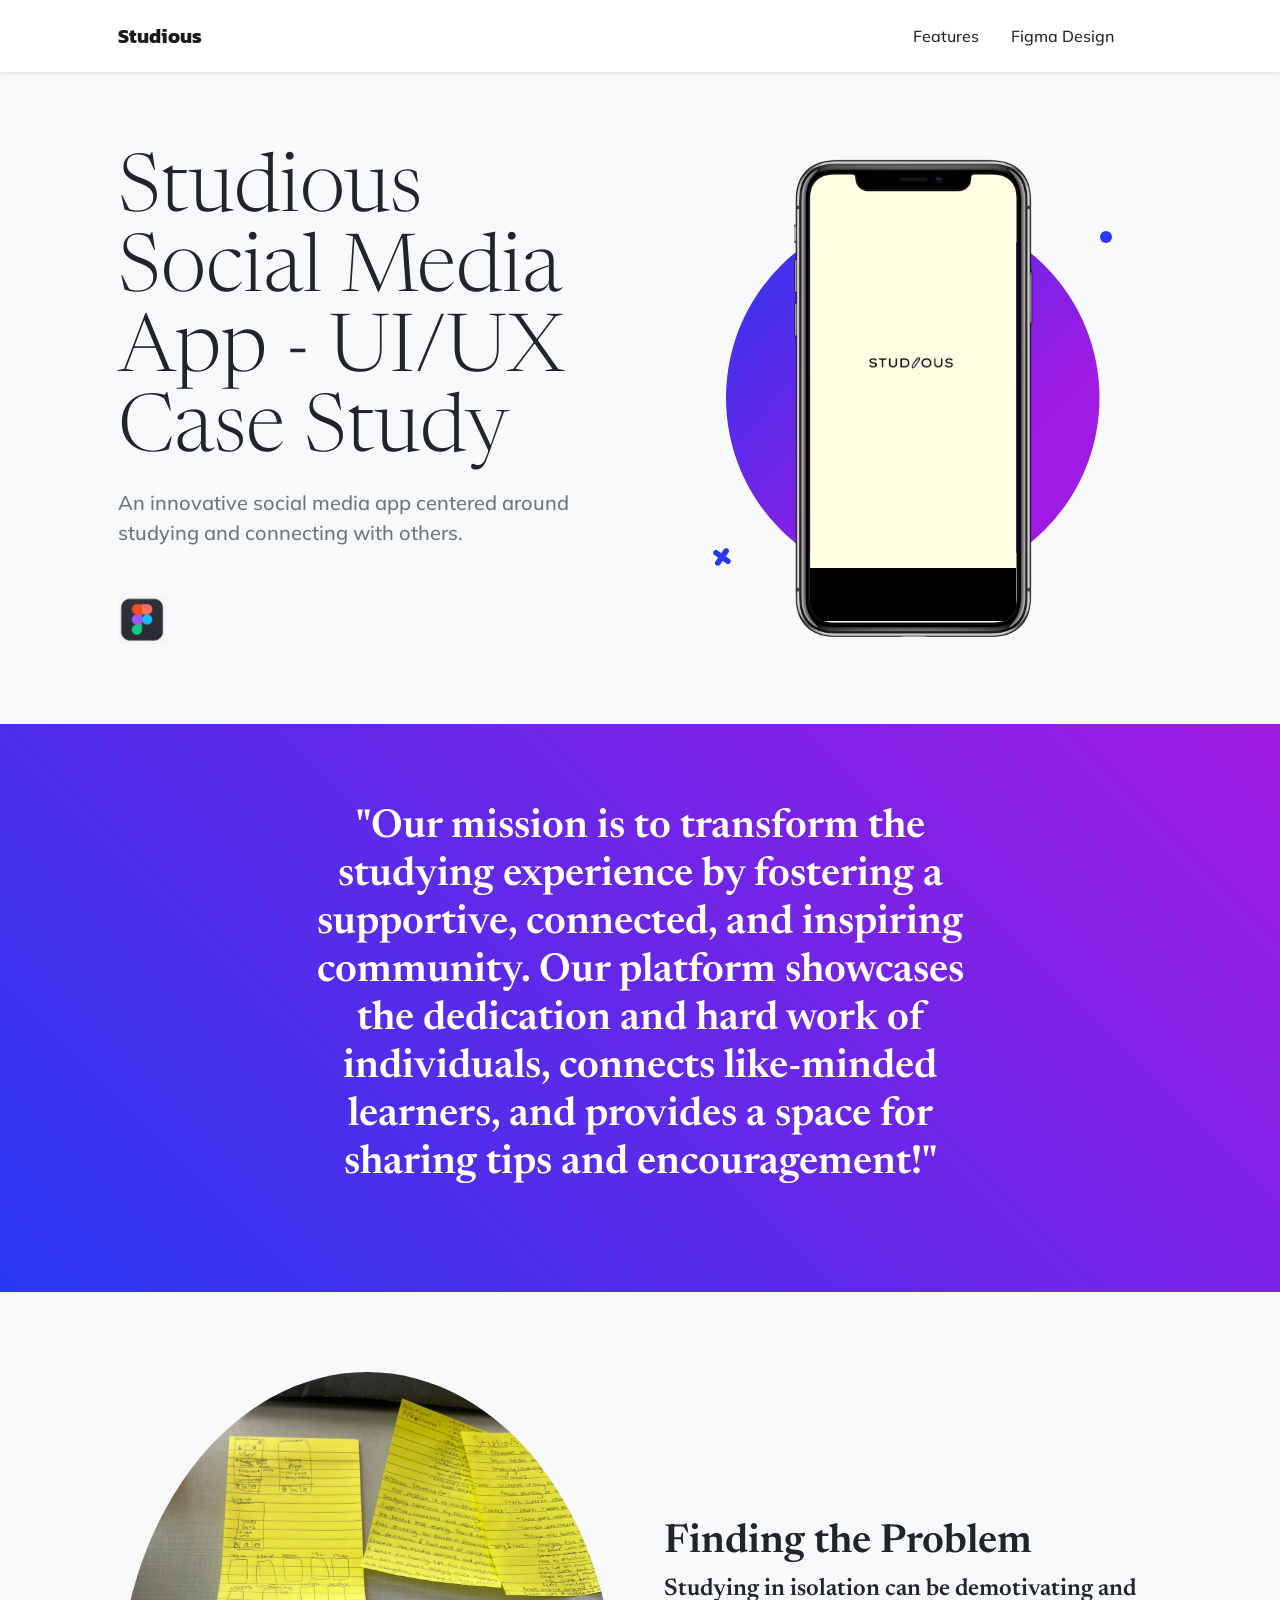
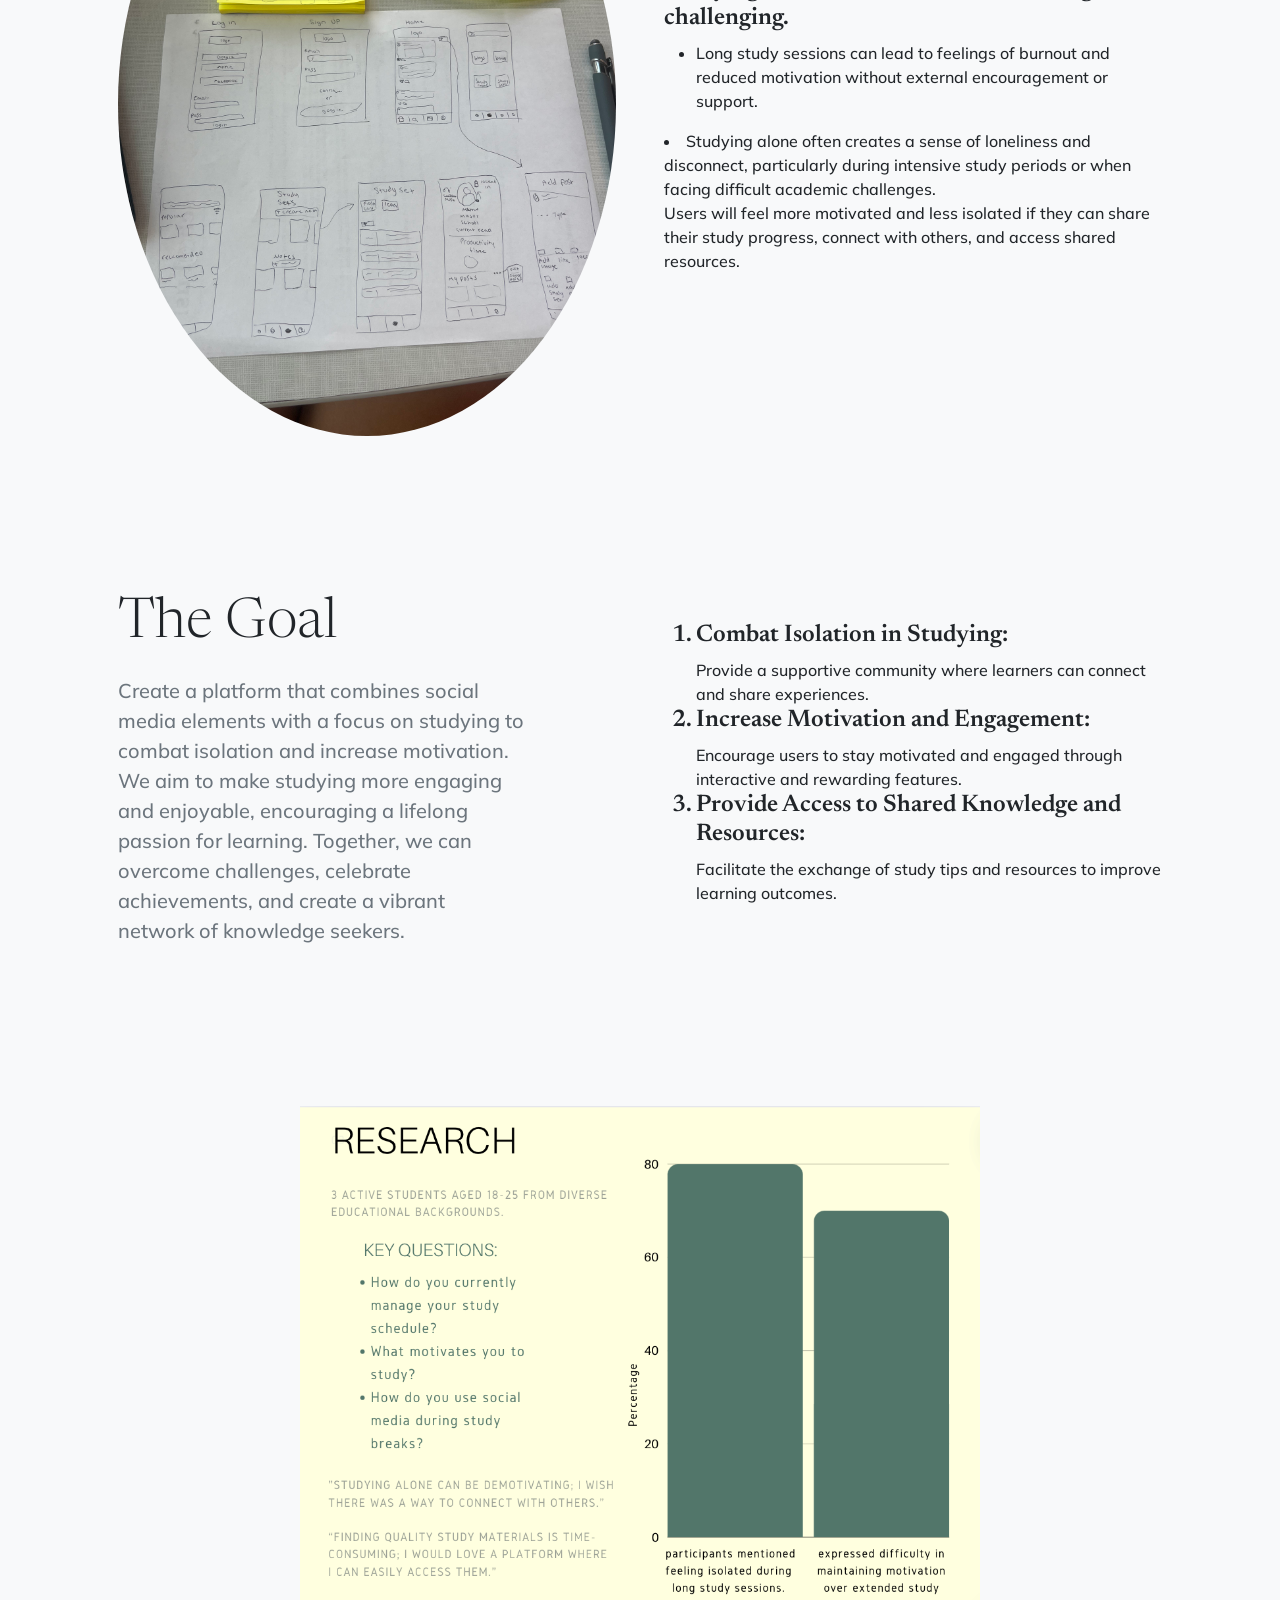
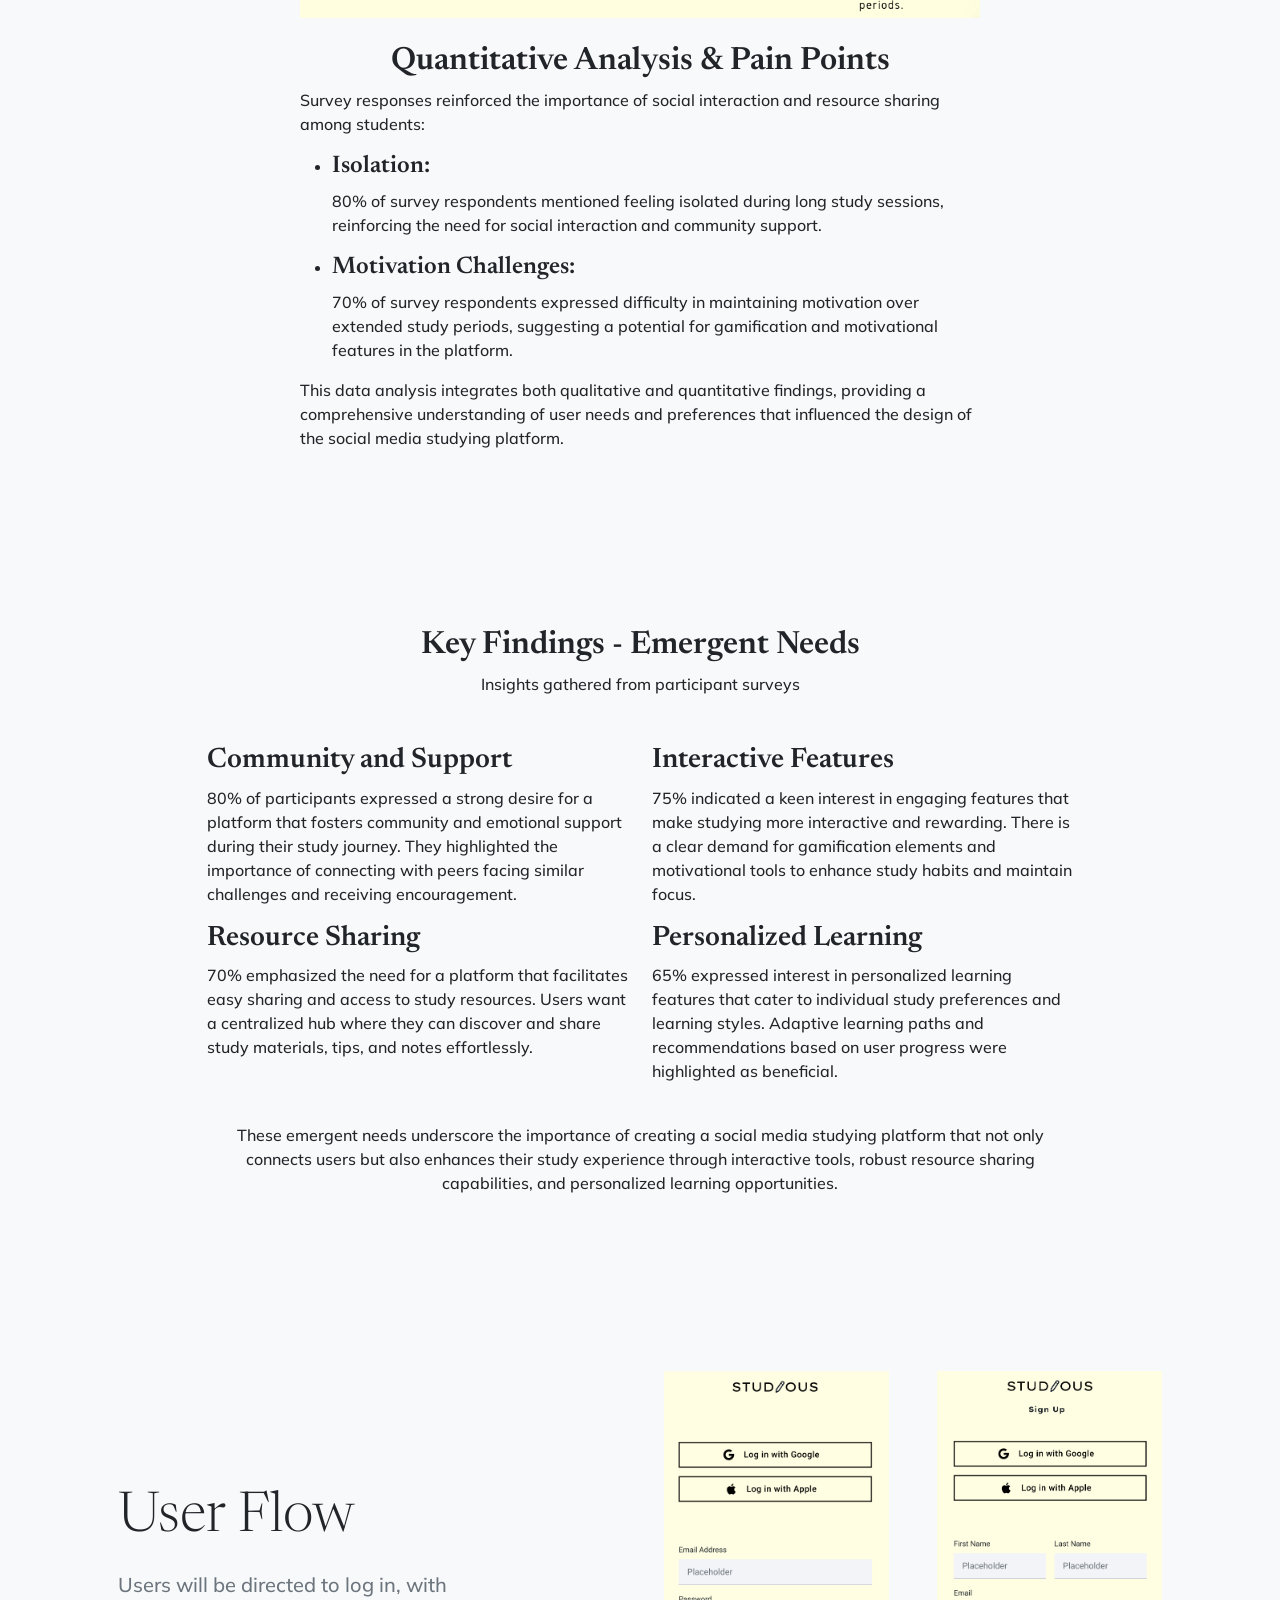
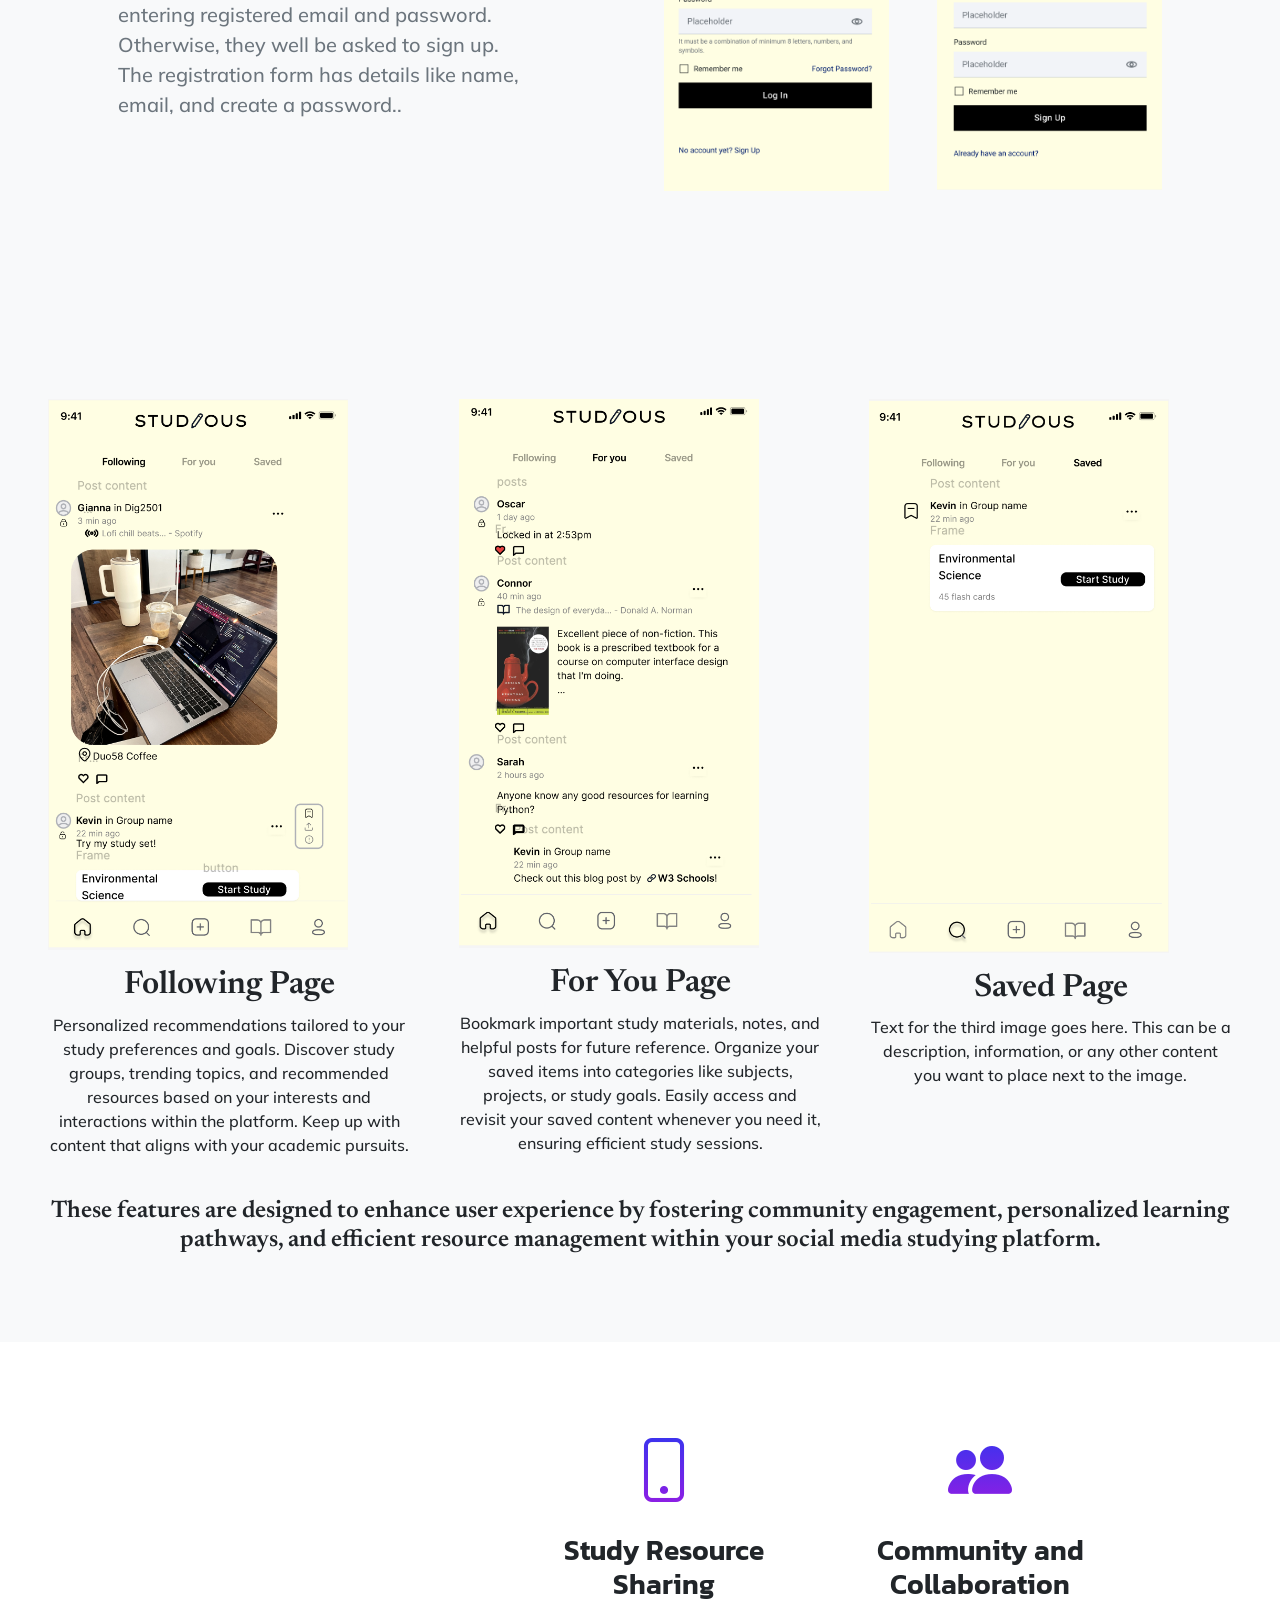
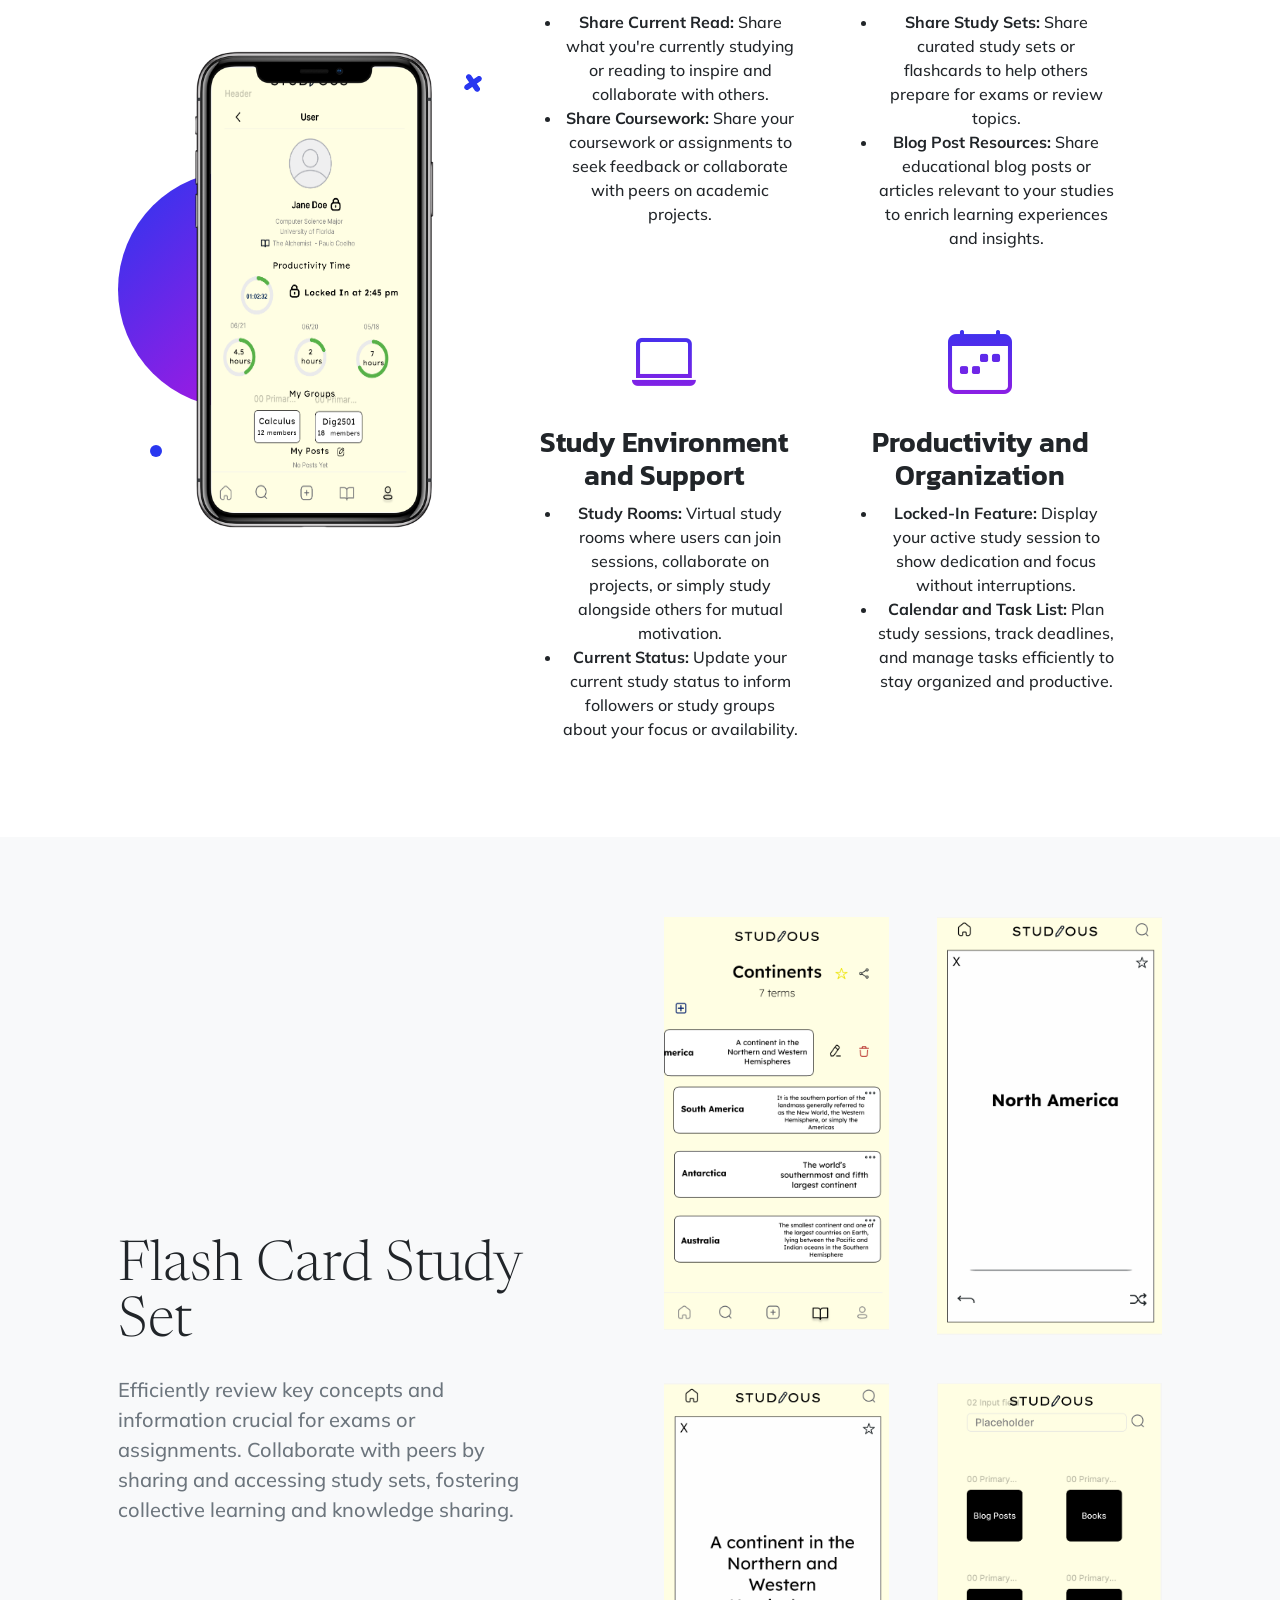
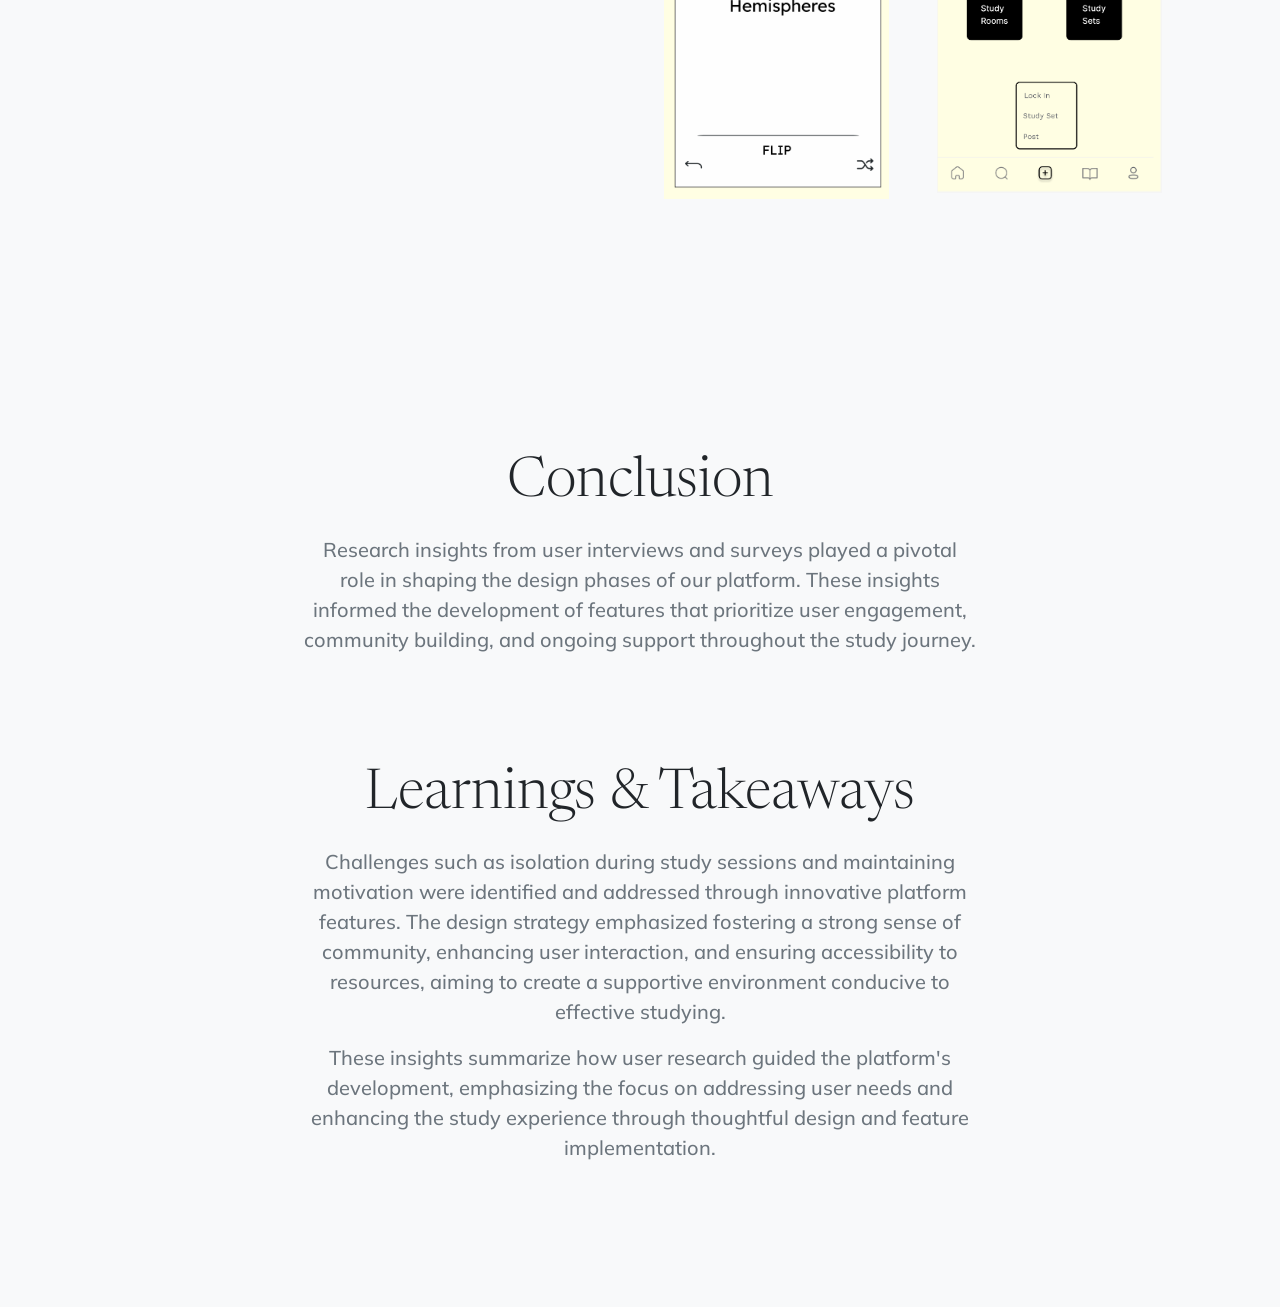
==== index.html @ f181ee54 "fixed img" ====
<!DOCTYPE html>
<html lang="en">
    <head>
        <meta charset="utf-8" />
        <meta name="viewport" content="width=device-width, initial-scale=1, shrink-to-fit=no" />
        <meta name="description" content="" />
        <meta name="author" content="" />
        <title>Studious - Case Study</title>
        <link rel="icon" type="image/x-icon" href="assets/favicon.ico" />
        <!-- Bootstrap icons-->
        <link href="https://cdn.jsdelivr.net/npm/bootstrap-icons@1.5.0/font/bootstrap-icons.css" rel="stylesheet" />
        <!-- Google fonts-->
        <link rel="preconnect" href="https://fonts.gstatic.com" />
        <link href="https://fonts.googleapis.com/css2?family=Newsreader:ital,wght@0,600;1,600&amp;display=swap" rel="stylesheet" />
        <link href="https://fonts.googleapis.com/css2?family=Mulish:ital,wght@0,300;0,500;0,600;0,700;1,300;1,500;1,600;1,700&amp;display=swap" rel="stylesheet" />
        <link href="https://fonts.googleapis.com/css2?family=Kanit:ital,wght@0,400;1,400&amp;display=swap" rel="stylesheet" />
        <!-- Core theme CSS (includes Bootstrap)-->
        <link href="css/styles.css" rel="stylesheet" />
    </head>
    <body id="page-top">
        <!-- Navigation-->
        <nav class="navbar navbar-expand-lg navbar-light fixed-top shadow-sm" id="mainNav">
            <div class="container px-5">
                <a class="navbar-brand fw-bold" href="#page-top">Studious</a>
                <button class="navbar-toggler" type="button" data-bs-toggle="collapse" data-bs-target="#navbarResponsive" aria-controls="navbarResponsive" aria-expanded="false" aria-label="Toggle navigation">
                    Menu
                    <i class="bi-list"></i>
                </button>
                <div class="collapse navbar-collapse" id="navbarResponsive">
                    <ul class="navbar-nav ms-auto me-4 my-3 my-lg-0">
                        <li class="nav-item"><a class="nav-link me-lg-3" href="#features">Features</a></li>
                        <li class="nav-item"><a class="nav-link me-lg-3" href="https://www.figma.com/design/fLkzZYRfTTqUzy2c29EYcB/Studious-App?node-id=0-1&t=xOIjzAA5wL7OVlnd-1">Figma Design</a></li>
                    </ul>
                </div>
            </div>
        </nav>
        <!-- Mashead header-->
        <header class="masthead">
            <div class="container px-5">
                <div class="row gx-5 align-items-center">
                    <div class="col-lg-6">
                        <!-- Mashead text and app badges-->
                        <div class="mb-5 mb-lg-0 text-center text-lg-start">
                            <h1 class="display-1 lh-1 mb-3">Studious Social Media App - UI/UX Case Study</h1>
                            <p class="lead fw-normal text-muted mb-5">An innovative social media app centered around studying and connecting with others.</p>
                            <div class="d-flex flex-column flex-lg-row align-items-center">
                                <a class="me-lg-3 mb-4 mb-lg-0" href="https://www.figma.com/design/fLkzZYRfTTqUzy2c29EYcB/Studious-App?node-id=0-1&t=xOIjzAA5wL7OVlnd-1"><img class="app-badge" src="assets/img/Figmabutton.jpg" alt="..." /></a>
                            </div>
                        </div>
                    </div>
                    <div class="col-lg-6">
                        <!-- Masthead device mockup feature-->
                        <div class="masthead-device-mockup">
                            <svg class="circle" viewBox="0 0 100 100" xmlns="http://www.w3.org/2000/svg">
                                <defs>
                                    <linearGradient id="circleGradient" gradientTransform="rotate(45)">
                                        <stop class="gradient-start-color" offset="0%"></stop>
                                        <stop class="gradient-end-color" offset="100%"></stop>
                                    </linearGradient>
                                </defs>
                                <circle cx="50" cy="50" r="50"></circle></svg
                            ><svg class="shape-1 d-none d-sm-block" viewBox="0 0 240.83 240.83" xmlns="http://www.w3.org/2000/svg">
                                <rect x="-32.54" y="78.39" width="305.92" height="84.05" rx="42.03" transform="translate(120.42 -49.88) rotate(45)"></rect>
                                <rect x="-32.54" y="78.39" width="305.92" height="84.05" rx="42.03" transform="translate(-49.88 120.42) rotate(-45)"></rect></svg
                            ><svg class="shape-2 d-none d-sm-block" viewBox="0 0 100 100" xmlns="http://www.w3.org/2000/svg"><circle cx="50" cy="50" r="50"></circle></svg>
                            <div class="device-wrapper">
                                <div class="device" data-device="iPhoneX" data-orientation="portrait" data-color="black">
                                    <div class="screen bg-black">
                                        <img style="max-width: 100%; max-height: 100%;" srcset="assets/img/studious.png">
                                    </div>
                                </div>
                            </div>
                        </div>
                    </div>
                </div>
            </div>
        </header>
        <!-- Quote/testimonial aside-->
        <aside class="text-center bg-gradient-primary-to-secondary">
            <div class="container px-5">
                <div class="row gx-5 justify-content-center">
                    <div class="col-xl-8">
                        <div class="h2 fs-1 text-white mb-4">"Our mission is to transform the studying experience by fostering a supportive, connected, and inspiring community. Our platform showcases the dedication and hard work of individuals, connects like-minded learners, and provides a space for sharing tips and encouragement!"</div>
                    </div>
                </div>
            </div>
        </aside>


        <section class="bg-light">
            <div class="container px-5">
                <div class="row gx-5 align-items-center justify-content-center justify-content-lg-between">
                    <div class="col-sm-8 col-md-6">
                        <div class="px-5 px-sm-0">
                            <img class="img-fluid rounded-circle" src="assets/img/prototype.jpg" alt="..." />
                        </div>
                    </div>
                    <div class="col-sm-8 col-md-6">
                        <div class="text-content">
                            <h1>Finding the Problem</h1>
                            <h4>Studying in isolation can be demotivating and challenging.</h4>
                            <ul>
                                <li>Long study sessions can lead to feelings of burnout and reduced motivation without external encouragement or support.</ul>

                                <li> Studying alone often creates a sense of loneliness and disconnect, particularly during intensive study periods or when facing difficult academic challenges.</li>
                            </ul>
                            <p>Users will feel more motivated and less isolated if they can share their study progress, connect with others, and access shared resources.</p>
                        </div>
                    </div>
                </div>
            </div>
        </section>
        

        




        <!-- Basic features section-->
        <section class="bg-light">
            <div class="container px-5">
                <div class="row gx-5 align-items-center justify-content-center justify-content-lg-between">
                    <div class="col-12 col-lg-5">
                        <h2 class="display-4 lh-1 mb-4">The Goal</h2>
                        <p class="lead fw-normal text-muted mb-5 mb-lg-0">Create a platform that combines social media elements with a focus on studying to combat isolation and increase motivation. We aim to make studying more engaging and enjoyable, encouraging a lifelong passion for learning. Together, we can overcome challenges, celebrate achievements, and create a vibrant network of knowledge seekers.</p>
                    </div>
                    <div class="col-sm-8 col-md-6">
                        <div class="text-content">
                            <ol>
                                <h4><li>Combat Isolation in Studying:</h4> Provide a supportive community where learners can connect and share experiences.</li>
                            <h4><li>Increase Motivation and Engagement:</h4> Encourage users to stay motivated and engaged through interactive and rewarding features.</li>
                            <h4><li>Provide Access to Shared Knowledge and Resources:</h4> Facilitate the exchange of study tips and resources to improve learning outcomes.</li>
                            </ol>
                        </div>
                </div>
            </div>
        </section>



        <section class="bg-light">
            <div class="container px-5">
                <div class="row gx-5 justify-content-center">
                    <div class="col-xl-8 text-center">
                        <img style="max-width: 100%; max-height: 100%;" src="assets/img/research.png" alt="Image description">
                    </div>
                </div>
                <div class="row gx-5 justify-content-center">
                    <div class="col-xl-8">
                        <div class="text-content mt-4">
                            <h2 class="text-center">Quantitative Analysis & Pain Points</h2>
                            <p>Survey responses reinforced the importance of social interaction and resource sharing among students:</p>
                            <ul>
                                <li>
                                    <h4>Isolation:</h4>
                                    <p>80% of survey respondents mentioned feeling isolated during long study sessions, reinforcing the need for social interaction and community support.</p>
                                </li>
                                <li>
                                    <h4>Motivation Challenges:</h4>
                                    <p>70% of survey respondents expressed difficulty in maintaining motivation over extended study periods, suggesting a potential for gamification and motivational features in the platform.</p>
                                </li>
                            </ul>
                            <p>This data analysis integrates both qualitative and quantitative findings, providing a comprehensive understanding of user needs and preferences that influenced the design of the social media studying platform.</p>
                        </div>
                    </div>
                </div>
            </div>
        </section>
        





        
        <section class="bg-light">
            <div class="container px-5">
                <div class="row justify-content-center">
                    <div class="col-lg-10">
                        <div class="text-center mb-5">
                            <h2 class="section-heading">Key Findings - Emergent Needs</h2>
                            <p class="section-subheading">Insights gathered from participant surveys</p>
                        </div>
                        <div class="row">
                            <div class="col-md-6">
                                <div class="key-finding-item">
                                    <h3>Community and Support</h3>
                                    <p>80% of participants expressed a strong desire for a platform that fosters community and emotional support during their study journey. They highlighted the importance of connecting with peers facing similar challenges and receiving encouragement.</p>
                                </div>
                            </div>
                            <div class="col-md-6">
                                <div class="key-finding-item">
                                    <h3>Interactive Features</h3>
                                    <p>75% indicated a keen interest in engaging features that make studying more interactive and rewarding. There is a clear demand for gamification elements and motivational tools to enhance study habits and maintain focus.</p>
                                </div>
                            </div>
                            <div class="col-md-6">
                                <div class="key-finding-item">
                                    <h3>Resource Sharing</h3>
                                    <p>70% emphasized the need for a platform that facilitates easy sharing and access to study resources. Users want a centralized hub where they can discover and share study materials, tips, and notes effortlessly.</p>
                                </div>
                            </div>
                            <div class="col-md-6">
                                <div class="key-finding-item">
                                    <h3>Personalized Learning</h3>
                                    <p>65% expressed interest in personalized learning features that cater to individual study preferences and learning styles. Adaptive learning paths and recommendations based on user progress were highlighted as beneficial.</p>
                                </div>
                            </div>
                        </div>
                        <div class="text-center mt-4">
                            <p class="section-paragraph">These emergent needs underscore the importance of creating a social media studying platform that not only connects users but also enhances their study experience through interactive tools, robust resource sharing capabilities, and personalized learning opportunities.</p>
                        </div>
                    </div>
                </div>
            </div>
        </section>
                


        <section class="bg-light">
            <div class="container px-5">
                <div class="row gx-5 align-items-center justify-content-center justify-content-lg-between">
                    <!-- Text Content -->
                    <div class="col-12 col-lg-5">
                        <h2 class="display-4 lh-1 mb-4">User Flow</h2>
                        <p class="lead fw-normal text-muted mb-5 mb-lg-0">Users will be directed to log in, with entering registered email and password. Otherwise, they well be asked to sign up. The registration form has details like name, email, and create a password..</p>
                    </div>
        
                    <!-- Images Section -->
                    <div class="col-sm-8 col-md-6">
                        <div class="row gx-5">
                            <!-- First Image and Text -->
                            <div class="col-md-6 mb-5">
                                <div class="text-center">
                                    <img class="img-fluid" src="assets/img/Login.png" alt="Image 1">
                                </div>
                            </div>
        
                            <!-- Second Image and Text -->
                            <div class="col-md-6 mb-5">
                                <div class="text-center">
                                    <img class="img-fluid" src="assets/img/SignUp.png" alt="Image 2">
                                </div>
                            </div>
                        </div>
                    </div>
                </div>
            </div>
        </section>





        <section class="bg-light">
            <div class="container-fluid px-5">
                <div class="row gx-5 justify-content-center">
                    <!-- First Image and Text -->
                    <div class="col-lg-4 text-center">
                        <div class="device-wrapper mb-3">
                            <div class="screen bg-black d-flex justify-content-center align-items-center">
                                <img style="max-width: 100%; max-height: 100%;" src="assets/img/Following.png">
                            </div>
                        </div>
                        <div class="text-content">
                            <h2>Following Page</h2>
                            <p>Personalized recommendations tailored to your study preferences and goals. Discover study groups, trending topics, and recommended resources based on your interests and interactions within the platform. Keep up with content that aligns with your academic pursuits.</p>
                        </div>
                    </div>
        
                    <!-- Second Image and Text -->
                    <div class="col-lg-4 text-center">
                        <div class="device-wrapper mb-3">
                            <div class="screen bg-black d-flex justify-content-center align-items-center">
                                <img style="max-width: 100%; max-height: 100%;" src="assets/img/ForYou.png">
                            </div>
                        </div>
                        <div class="text-content">
                            <h2>For You Page</h2>
                            <p>Bookmark important study materials, notes, and helpful posts for future reference. Organize your saved items into categories like subjects, projects, or study goals. Easily access and revisit your saved content whenever you need it, ensuring efficient study sessions.</p>
                        </div>
                    </div>
        
                    <!-- Third Image and Text -->
                    <div class="col-lg-4 text-center">
                        <div class="device-wrapper mb-3">
                            <div class="screen bg-black d-flex justify-content-center align-items-center">
                                <img style="max-width: 100%; max-height: 100%;" src="assets/img/Saved.png">
                            </div>
                        </div>
                        <div class="text-content">
                            <h2>Saved Page</h2>
                            <p>Text for the third image goes here. This can be a description, information, or any other content you want to place next to the image.</p>
                        </div>
                    </div>
                    <div class="text-center mt-4">
                        <h4>These features are designed to enhance user experience by fostering community engagement, personalized learning pathways, and efficient resource management within your social media studying platform.</h4>
                    </div>
                </div>
            </div>
        </section>
        

        



        <!-- App features section-->
        <section id="features">
            <div class="container px-5">
                <div class="row gx-5 align-items-center">
                    <div class="col-lg-8 order-lg-1 mb-5 mb-lg-0">
                        <div class="container-fluid px-5">
                            <div class="row gx-5">
                                <div class="col-md-6 mb-5">
                                    <!-- Feature item-->
                                    <div class="text-center">
                                        <i class="bi bi-phone icon-feature text-gradient d-block mb-3"></i>
                                        <h3 class="font-alt">Study Resource Sharing</h3>
                                        <p class="text-muted mb-0">
                                            <ul>
                                                <li><strong>Share Current Read:</strong> Share what you're currently studying or reading to inspire and collaborate with others.</li>
                                                <li><strong>Share Coursework:</strong> Share your coursework or assignments to seek feedback or collaborate with peers on academic projects.</li>
                                            </ul>
                                        </p>
                                    </div>
                                </div>
                                <div class="col-md-6 mb-5">
                                    <!-- Feature item-->
                                    <div class="text-center">
                                        <i class="bi bi-people-fill icon-feature text-gradient d-block mb-3"></i>
                                        <h3 class="font-alt">Community and Collaboration</h3>
                                        <p class="text-muted mb-0">
                                            <ul>
                                                <li><strong>Share Study Sets:</strong> Share curated study sets or flashcards to help others prepare for exams or review topics.</li>
                                                <li><strong>Blog Post Resources:</strong> Share educational blog posts or articles relevant to your studies to enrich learning experiences and insights.</li>
                                            </ul>
                                        </p>
                                    </div>
                                </div>
                                <div class="col-md-6 mb-5 mb-md-0">
                                    <!-- Feature item-->
                                    <div class="text-center">
                                        <i class="bi bi-laptop icon-feature text-gradient d-block mb-3"></i>
                                        <h3 class="font-alt">Study Environment and Support</h3>
                                        <p class="text-muted mb-0">
                                            <ul>
                                                <li><strong>Study Rooms:</strong> Virtual study rooms where users can join sessions, collaborate on projects, or simply study alongside others for mutual motivation.</li>
                                                <li><strong>Current Status:</strong> Update your current study status to inform followers or study groups about your focus or availability.</li>
                                            </ul>
                                        </p>
                                    </div>
                                </div>
                                <div class="col-md-6">
                                    <!-- Feature item-->
                                    <div class="text-center">
                                        <i class="bi bi-calendar-week icon-feature text-gradient d-block mb-3"></i>
                                        <h3 class="font-alt">Productivity and Organization</h3>
                                        <p class="text-muted mb-0">
                                            <ul>
                                                <li><strong>Locked-In Feature:</strong> Display your active study session to show dedication and focus without interruptions.</li>
                                                <li><strong>Calendar and Task List:</strong> Plan study sessions, track deadlines, and manage tasks efficiently to stay organized and productive.</li>
                                            </ul>
                                        </p>
                                    </div>
                                </div>
                            </div>
                        </div>
                    </div>
        
                    <!-- Features section device mockup -->
                    <div class="col-lg-4 order-lg-0">
                        <div class="features-device-mockup">
                            <svg class="circle" viewBox="0 0 100 100" xmlns="http://www.w3.org/2000/svg">
                                <defs>
                                    <linearGradient id="circleGradient" gradientTransform="rotate(45)">
                                        <stop class="gradient-start-color" offset="0%"></stop>
                                        <stop class="gradient-end-color" offset="100%"></stop>
                                    </linearGradient>
                                </defs>
                                <circle cx="50" cy="50" r="50"></circle>
                            </svg>
                            <svg class="shape-1 d-none d-sm-block" viewBox="0 0 240.83 240.83" xmlns="http://www.w3.org/2000/svg">
                                <rect x="-32.54" y="78.39" width="305.92" height="84.05" rx="42.03" transform="translate(120.42 -49.88) rotate(45)"></rect>
                                <rect x="-32.54" y="78.39" width="305.92" height="84.05" rx="42.03" transform="translate(-49.88 120.42) rotate(-45)"></rect>
                            </svg>
                            <svg class="shape-2 d-none d-sm-block" viewBox="0 0 100 100" xmlns="http://www.w3.org/2000/svg">
                                <circle cx="50" cy="50" r="50"></circle>
                            </svg>
                            <div class="device-wrapper">
                                <div class="device" data-device="iPhoneX" data-orientation="portrait" data-color="black">
                                    <div class="screen bg-black">
                                        <img style="max-width: 100%; height: 100%;" src="assets/img/Profile.png" />
                                    </div>
                                </div>
                            </div>
                        </div>
                    </div>
                </div>
            </div>
        </section>
        





        <!-- Basic features section-->
        <section class="bg-light">
            <div class="container px-5">
                <div class="row gx-5 align-items-center justify-content-center justify-content-lg-between">
                    <!-- Text Content -->
                    <div class="col-12 col-lg-5">
                        <h2 class="display-4 lh-1 mb-4">Flash Card Study Set</h2>
                        <p class="lead fw-normal text-muted mb-5 mb-lg-0">Efficiently review key concepts and information crucial for exams or assignments. Collaborate with peers by sharing and accessing study sets, fostering collective learning and knowledge sharing.</p>
                    </div>
        
                    <!-- Images Section -->
                    <div class="col-sm-8 col-md-6">
                        <div class="row gx-5">
                            <!-- First Image and Text -->
                            <div class="col-md-6 mb-5">
                                <div class="text-center">
                                    <img class="img-fluid" src="assets/img/StudySet.png" alt="Image 1">
                                </div>
                            </div>
        
                            <!-- Second Image and Text -->
                            <div class="col-md-6 mb-5">
                                <div class="text-center">
                                    <img class="img-fluid" src="assets/img/Flashcard.png" alt="Image 2">
                                </div>
                            </div>
        
                            <!-- Third Image and Text -->
                            <div class="col-md-6 mb-5">
                                <div class="text-center">
                                    <img class="img-fluid" src="assets/img/FlashcardFlip.png" alt="Image 3">
                                </div>
                            </div>
                            <div class="col-md-6 mb-5">
                                <div class="text-center">
                                    <img class="img-fluid" src="assets/img/AddPost.png" alt="Image 3">
                                </div>
                            </div>
                        </div>
                    </div>
                </div>
            </div>
        </section>
        
        <!-- Conclusion section-->
        <section id="conclusion" class="bg-light">
            <div class="container px-5">
                <div class="row gx-5 align-items-center justify-content-center justify-content-lg-between">
                    <!-- Conclusion Content -->
        <section id="conclusion" class="bg-light py-5">
            <div class="container">
                <div class="row justify-content-center">
                    <div class="col-lg-8 text-center">
                        <h2 class="display-4 lh-1 mb-4">Conclusion</h2>
                        <p class="lead fw-normal text-muted">
                            Research insights from user interviews and surveys played a pivotal role in shaping the design phases of our platform. These insights informed the development of features that prioritize user engagement, community building, and ongoing support throughout the study journey.
                        </p>
                    </div>
                </div>
            </div>
        </section>
        
        <section id="learnings" class="bg-light py-5">
            <div class="container">
                <div class="row justify-content-center">
                    <div class="col-lg-8 text-center">
                        <h2 class="display-4 lh-1 mb-4">Learnings & Takeaways</h2>
                        <p class="lead fw-normal text-muted">
                            Challenges such as isolation during study sessions and maintaining motivation were identified and addressed through innovative platform features. The design strategy emphasized fostering a strong sense of community, enhancing user interaction, and ensuring accessibility to resources, aiming to create a supportive environment conducive to effective studying.
                        </p>
                        <p class="lead fw-normal text-muted">
                            These insights summarize how user research guided the platform's development, emphasizing the focus on addressing user needs and enhancing the study experience through thoughtful design and feature implementation.
                        </p>
                    </div>
                </div>
            </div>
        </section>
        
       
        <!-- Bootstrap core JS-->
        <script src="https://cdn.jsdelivr.net/npm/bootstrap@5.2.3/dist/js/bootstrap.bundle.min.js"></script>
        <!-- Core theme JS-->
        <script src="js/scripts.js"></script>
        <!-- * * * * * * * * * * * * * * * * * * * * * * * * * * * * * * * * * * * * * * * *-->
        <!-- * *                               SB Forms JS                               * *-->
        <!-- * * Activate your form at https://startbootstrap.com/solution/contact-forms * *-->
        <!-- * * * * * * * * * * * * * * * * * * * * * * * * * * * * * * * * * * * * * * * *-->
        <script src="https://cdn.startbootstrap.com/sb-forms-latest.js"></script>
    </body>
</html>
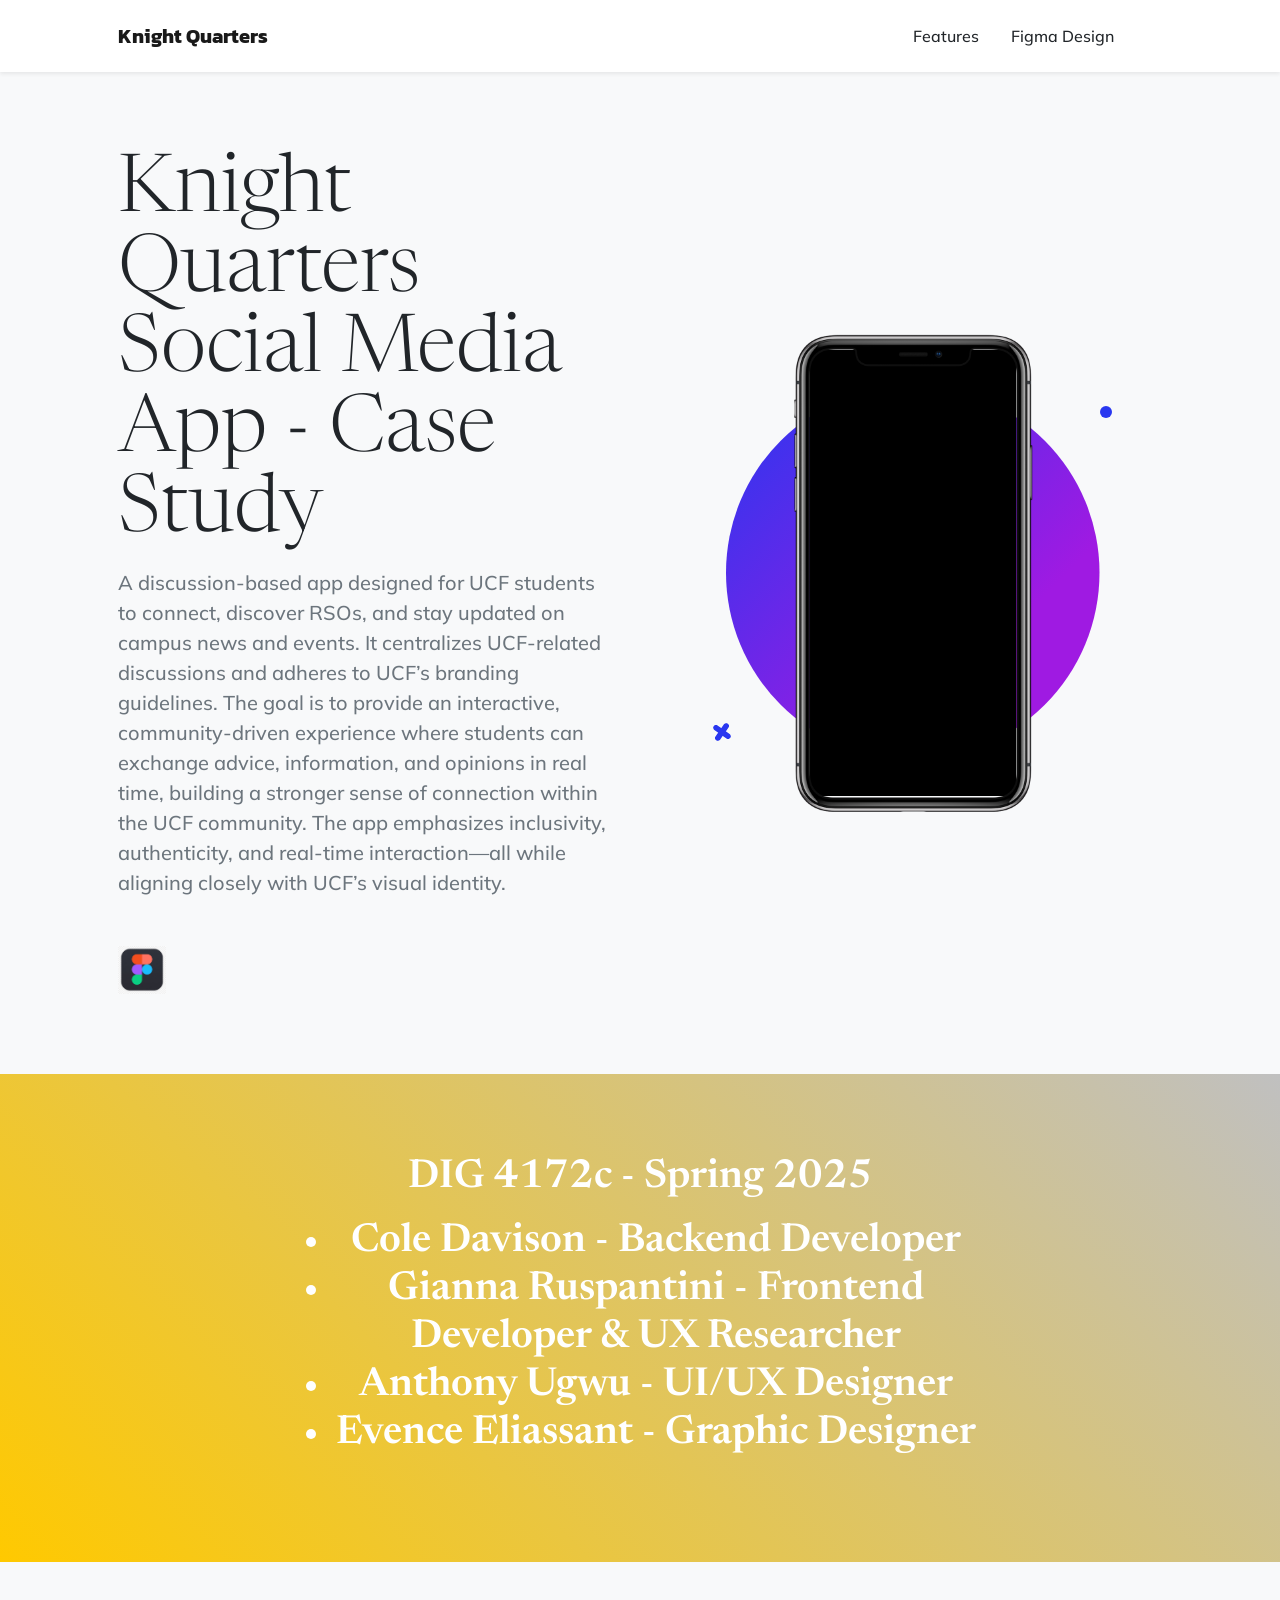
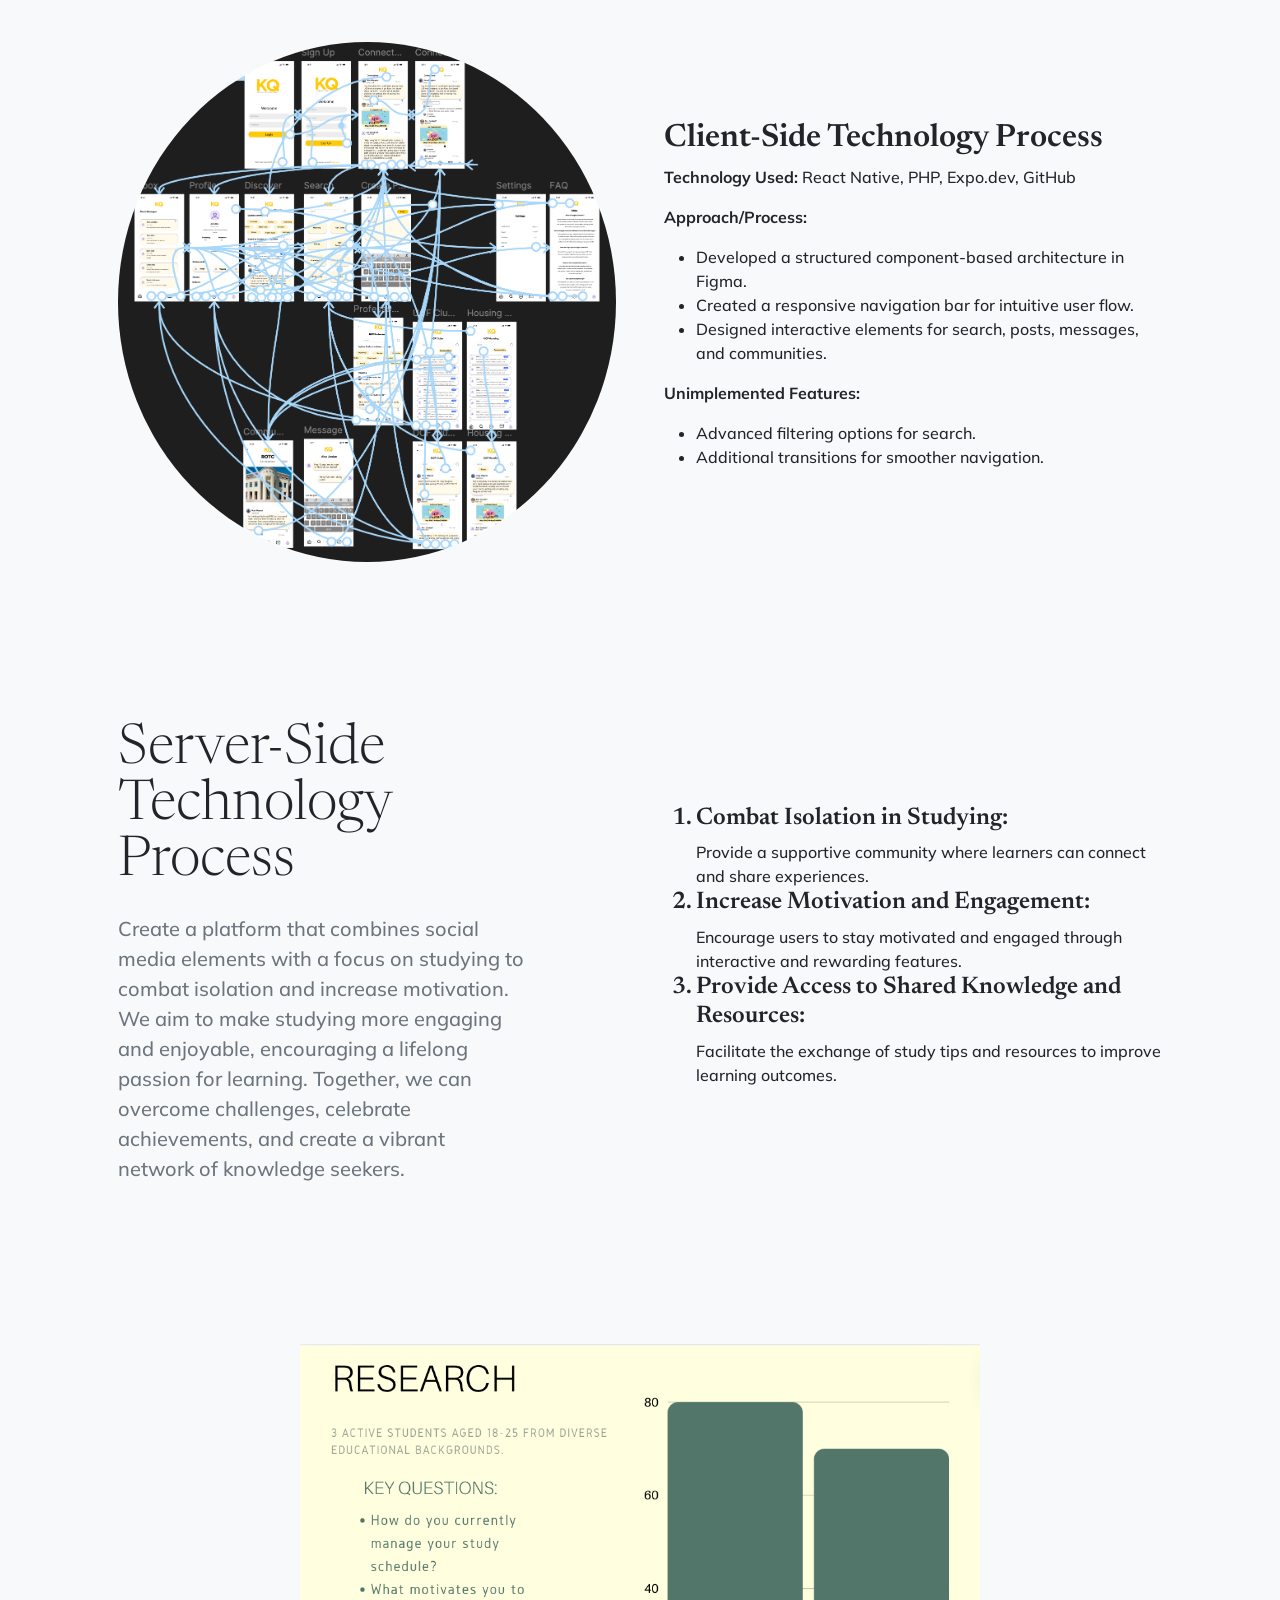
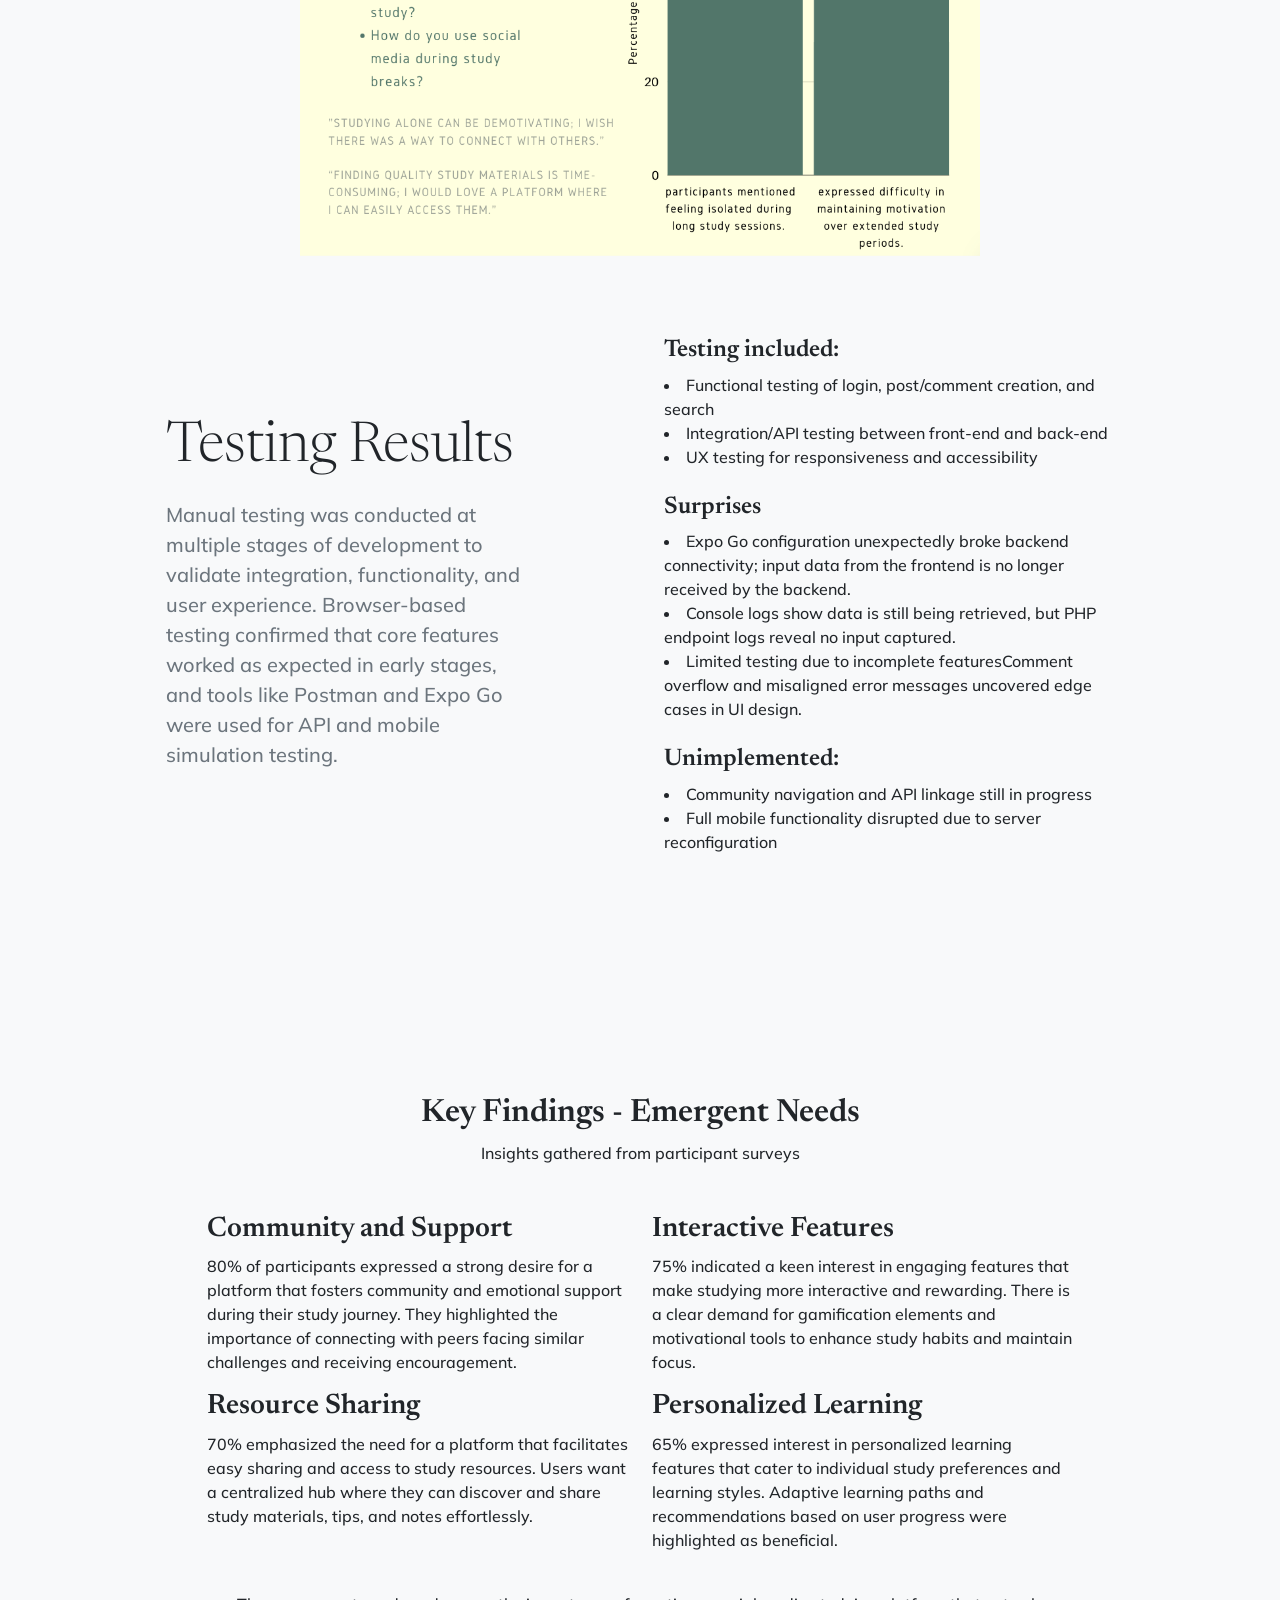
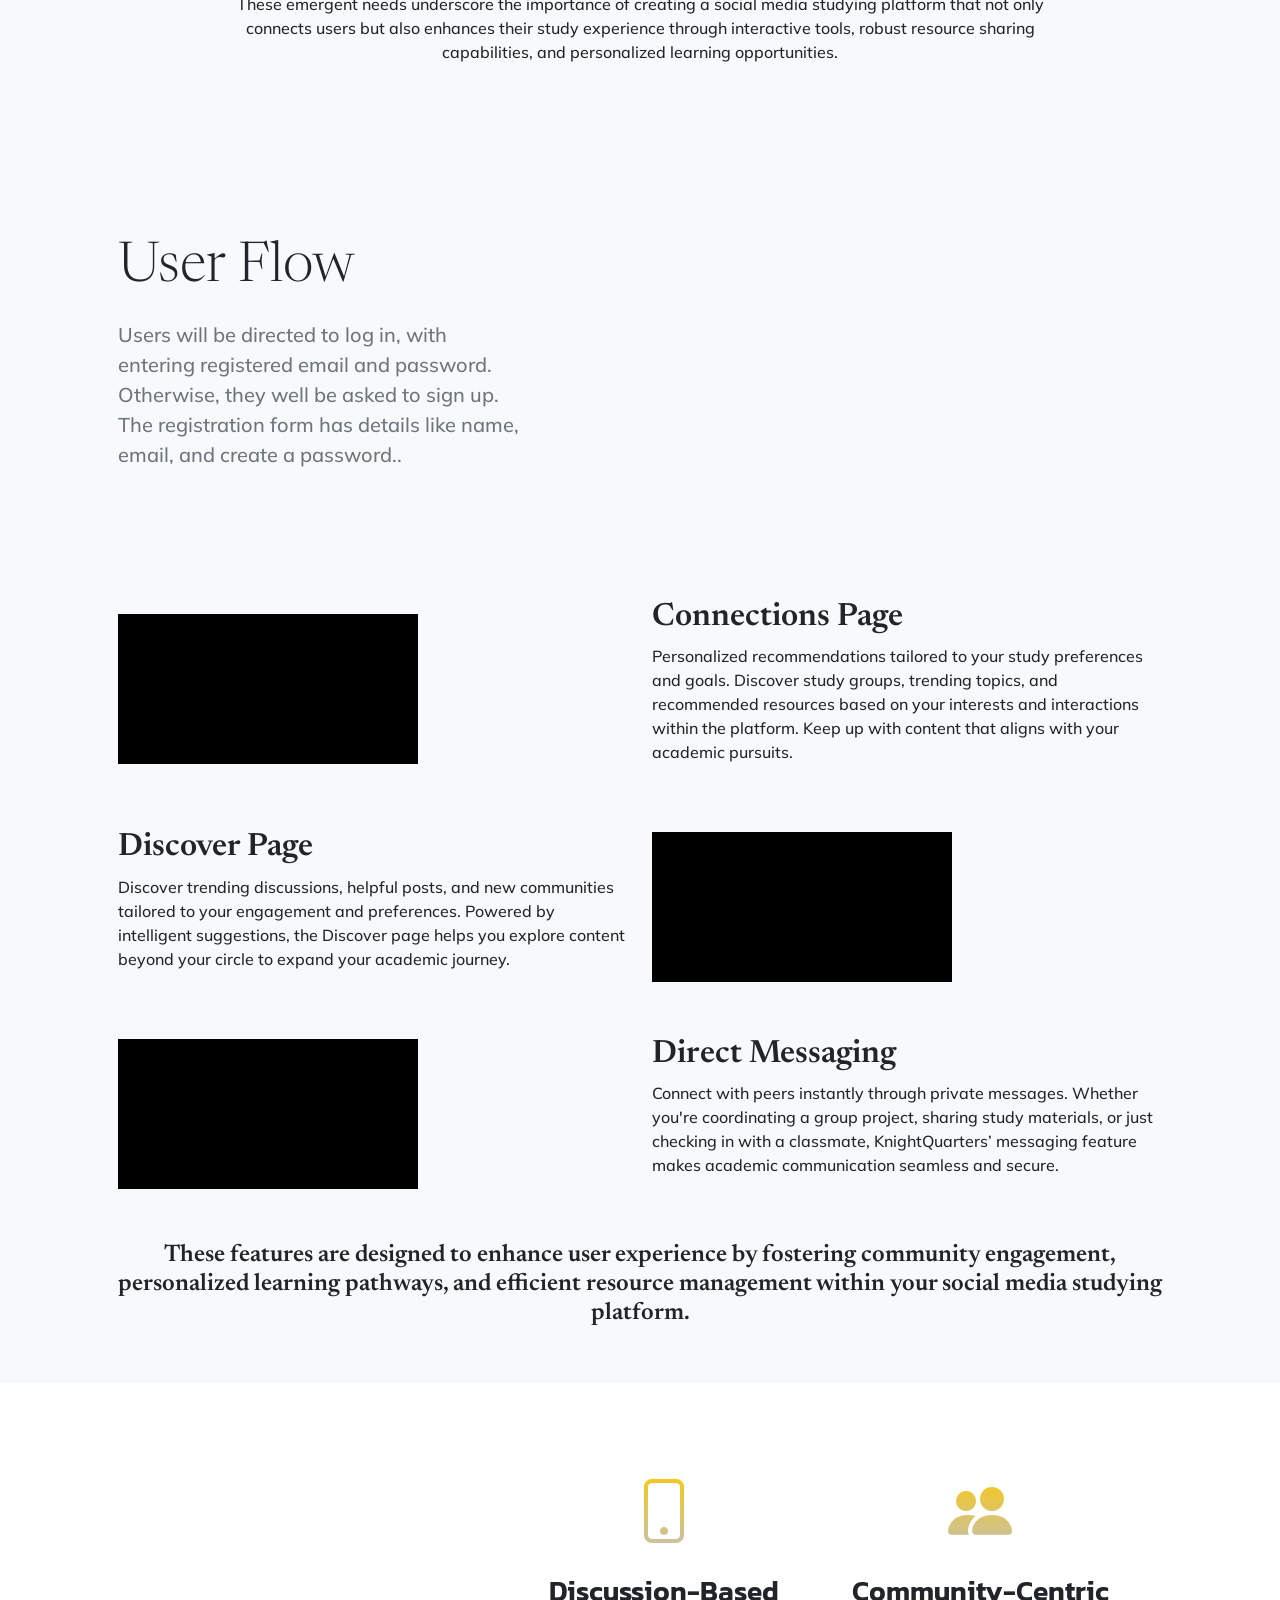
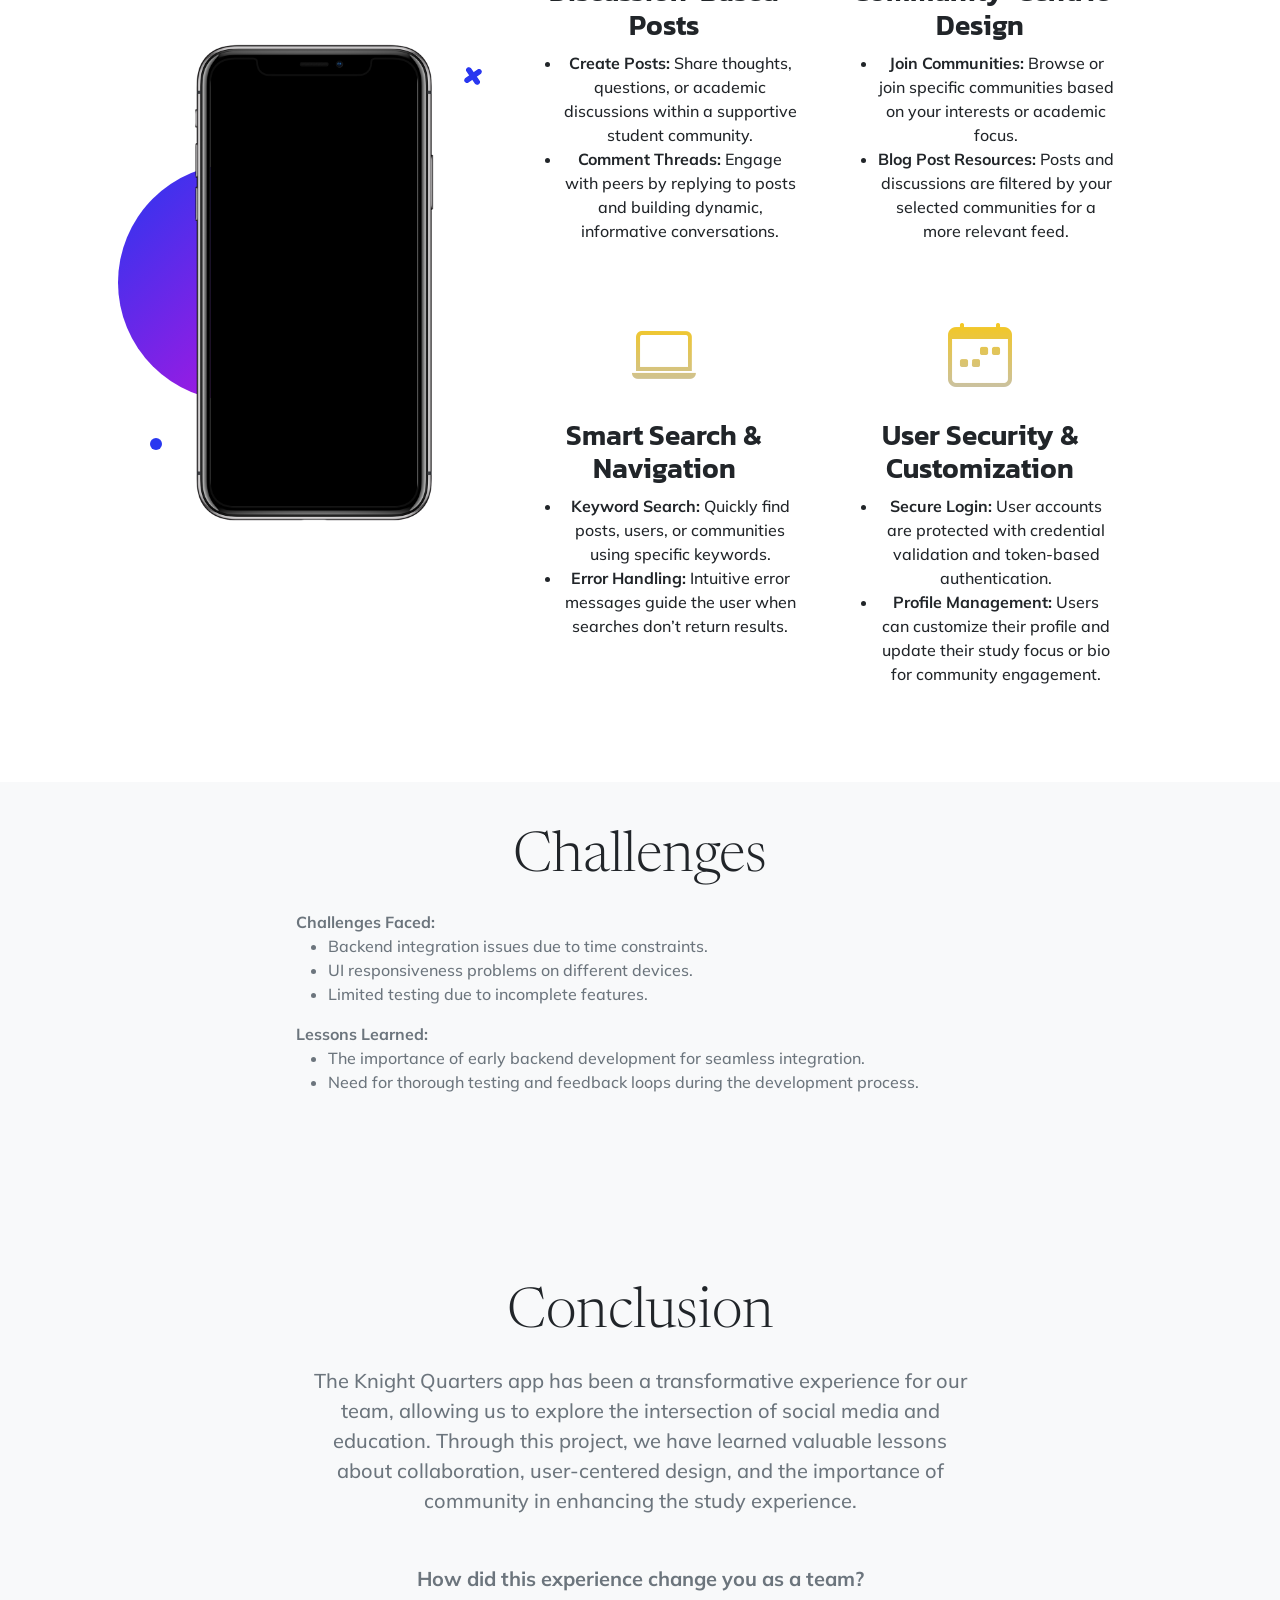
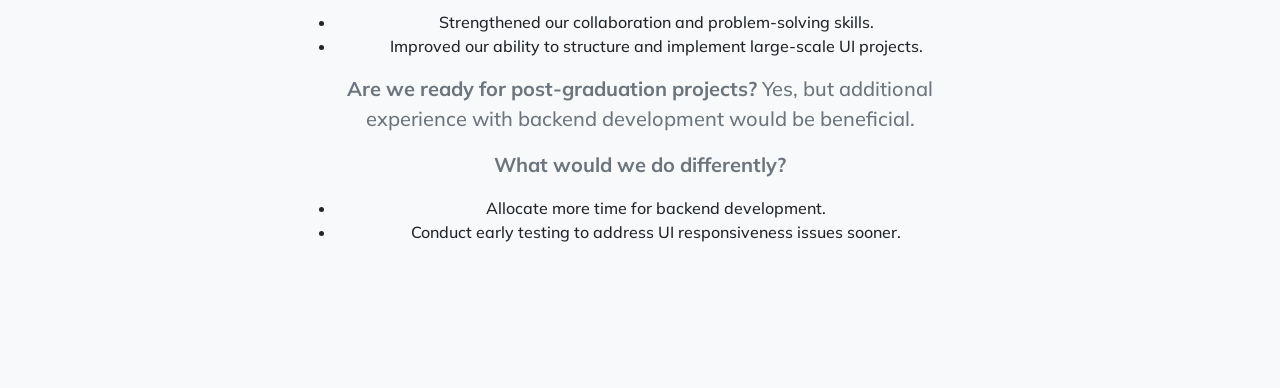
==== commit 70a0230a: "changes" ====
--- a/index.html
+++ b/index.html
@@ -5,7 +5,7 @@
         <meta name="viewport" content="width=device-width, initial-scale=1, shrink-to-fit=no" />
         <meta name="description" content="" />
         <meta name="author" content="" />
-        <title>Studious - Case Study</title>
+        <title>Knight Quarters - Case Study</title>
         <link rel="icon" type="image/x-icon" href="assets/favicon.ico" />
         <!-- Bootstrap icons-->
         <link href="https://cdn.jsdelivr.net/npm/bootstrap-icons@1.5.0/font/bootstrap-icons.css" rel="stylesheet" />
@@ -21,7 +21,7 @@
         <!-- Navigation-->
         <nav class="navbar navbar-expand-lg navbar-light fixed-top shadow-sm" id="mainNav">
             <div class="container px-5">
-                <a class="navbar-brand fw-bold" href="#page-top">Studious</a>
+                <a class="navbar-brand fw-bold" href="#page-top">Knight Quarters</a>
                 <button class="navbar-toggler" type="button" data-bs-toggle="collapse" data-bs-target="#navbarResponsive" aria-controls="navbarResponsive" aria-expanded="false" aria-label="Toggle navigation">
                     Menu
                     <i class="bi-list"></i>
@@ -29,7 +29,7 @@
                 <div class="collapse navbar-collapse" id="navbarResponsive">
                     <ul class="navbar-nav ms-auto me-4 my-3 my-lg-0">
                         <li class="nav-item"><a class="nav-link me-lg-3" href="#features">Features</a></li>
-                        <li class="nav-item"><a class="nav-link me-lg-3" href="https://www.figma.com/design/fLkzZYRfTTqUzy2c29EYcB/Studious-App?node-id=0-1&t=xOIjzAA5wL7OVlnd-1">Figma Design</a></li>
+                        <li class="nav-item"><a class="nav-link me-lg-3" href="https://www.figma.com/proto/2IC9wI1f63q11xToLCroFM/Knight-Quarters?node-id=44-441&p=f&t=w0zSavJamHLGZhag-0&scaling=scale-down&content-scaling=fixed&page-id=0%3A1&starting-point-node-id=44%3A441">Figma Design</a></li>
                     </ul>
                 </div>
             </div>
@@ -41,10 +41,10 @@
                     <div class="col-lg-6">
                         <!-- Mashead text and app badges-->
                         <div class="mb-5 mb-lg-0 text-center text-lg-start">
-                            <h1 class="display-1 lh-1 mb-3">Studious Social Media App - UI/UX Case Study</h1>
-                            <p class="lead fw-normal text-muted mb-5">An innovative social media app centered around studying and connecting with others.</p>
+                            <h1 class="display-1 lh-1 mb-3">Knight Quarters Social Media App - Case Study</h1>
+                            <p class="lead fw-normal text-muted mb-5">A discussion-based app designed for UCF students to connect, discover RSOs, and stay updated on campus news and events. It centralizes UCF-related discussions and adheres to UCF’s branding guidelines. The goal is to provide an interactive, community-driven experience where students can exchange advice, information, and opinions in real time, building a stronger sense of connection within the UCF community. The app emphasizes inclusivity, authenticity, and real-time interaction—all while aligning closely with UCF’s visual identity.</p>
                             <div class="d-flex flex-column flex-lg-row align-items-center">
-                                <a class="me-lg-3 mb-4 mb-lg-0" href="https://www.figma.com/design/fLkzZYRfTTqUzy2c29EYcB/Studious-App?node-id=0-1&t=xOIjzAA5wL7OVlnd-1"><img class="app-badge" src="assets/img/Figmabutton.jpg" alt="..." /></a>
+                                <a class="me-lg-3 mb-4 mb-lg-0" href="https://www.figma.com/proto/2IC9wI1f63q11xToLCroFM/Knight-Quarters?node-id=44-441&p=f&t=w0zSavJamHLGZhag-0&scaling=scale-down&content-scaling=fixed&page-id=0%3A1&starting-point-node-id=44%3A441"><img class="app-badge" src="assets/img/Figmabutton.jpg" alt="..." /></a>
                             </div>
                         </div>
                     </div>
@@ -58,19 +58,28 @@
                                         <stop class="gradient-end-color" offset="100%"></stop>
                                     </linearGradient>
                                 </defs>
-                                <circle cx="50" cy="50" r="50"></circle></svg
-                            ><svg class="shape-1 d-none d-sm-block" viewBox="0 0 240.83 240.83" xmlns="http://www.w3.org/2000/svg">
-                                <rect x="-32.54" y="78.39" width="305.92" height="84.05" rx="42.03" transform="translate(120.42 -49.88) rotate(45)"></rect>
-                                <rect x="-32.54" y="78.39" width="305.92" height="84.05" rx="42.03" transform="translate(-49.88 120.42) rotate(-45)"></rect></svg
-                            ><svg class="shape-2 d-none d-sm-block" viewBox="0 0 100 100" xmlns="http://www.w3.org/2000/svg"><circle cx="50" cy="50" r="50"></circle></svg>
+                                <circle cx="50" cy="50" r="50"></circle>
+                            </svg>
+                            <svg class="shape-1 d-none d-sm-block" viewBox="0 0 240.83 240.83" xmlns="http://www.w3.org/2000/svg">
+                                <rect x="-32.54" y="78.39" width="305.92" height="84.05" rx="42.03"
+                                    transform="translate(120.42 -49.88) rotate(45)"></rect>
+                                <rect x="-32.54" y="78.39" width="305.92" height="84.05" rx="42.03"
+                                    transform="translate(-49.88 120.42) rotate(-45)"></rect>
+                            </svg>
+                            <svg class="shape-2 d-none d-sm-block" viewBox="0 0 100 100" xmlns="http://www.w3.org/2000/svg">
+                                <circle cx="50" cy="50" r="50"></circle>
+                            </svg>
                             <div class="device-wrapper">
                                 <div class="device" data-device="iPhoneX" data-orientation="portrait" data-color="black">
                                     <div class="screen bg-black">
-                                        <img style="max-width: 100%; max-height: 100%;" srcset="assets/img/studious.png">
+                                        <video autoplay loop muted playsinline style="max-width: 100%; max-height: 100%;">
+                                            <source src="assets/img/Milestone6-WalkThrough-KnightQuarters 2.mp4" type="video/mp4">
+                                            Your browser does not support the video tag.
+                                        </video>
                                     </div>
                                 </div>
                             </div>
-                        </div>
+                        </div>                        
                     </div>
                 </div>
             </div>
@@ -80,7 +89,13 @@
             <div class="container px-5">
                 <div class="row gx-5 justify-content-center">
                     <div class="col-xl-8">
-                        <div class="h2 fs-1 text-white mb-4">"Our mission is to transform the studying experience by fostering a supportive, connected, and inspiring community. Our platform showcases the dedication and hard work of individuals, connects like-minded learners, and provides a space for sharing tips and encouragement!"</div>
+                        <div class="h2 fs-1 text-white mb-4"><p>DIG 4172c - Spring 2025</p>
+                            <ul> 
+                                <li>Cole Davison - Backend Developer</li>
+                                <li>Gianna Ruspantini - Frontend Developer & UX Researcher</li>
+                                <li>Anthony Ugwu - UI/UX Designer</li>
+                                <li>Evence Eliassant - Graphic Designer</li>
+                            </ul></div>
                     </div>
                 </div>
             </div>
@@ -92,19 +107,24 @@
                 <div class="row gx-5 align-items-center justify-content-center justify-content-lg-between">
                     <div class="col-sm-8 col-md-6">
                         <div class="px-5 px-sm-0">
-                            <img class="img-fluid rounded-circle" src="assets/img/prototype.jpg" alt="..." />
+                            <img class="img-fluid rounded-circle" src="assets/img/figma.jpg" alt="..." />
                         </div>
                     </div>
                     <div class="col-sm-8 col-md-6">
                         <div class="text-content">
-                            <h1>Finding the Problem</h1>
-                            <h4>Studying in isolation can be demotivating and challenging.</h4>
+                            <h2>Client-Side Technology Process</h2>
+                            <p><strong>Technology Used:</strong> React Native, PHP, Expo.dev, GitHub</p>
+                            <p><strong>Approach/Process:</strong></p>
                             <ul>
-                                <li>Long study sessions can lead to feelings of burnout and reduced motivation without external encouragement or support.</ul>
-
-                                <li> Studying alone often creates a sense of loneliness and disconnect, particularly during intensive study periods or when facing difficult academic challenges.</li>
+                                <li>Developed a structured component-based architecture in Figma.</li>
+                                <li>Created a responsive navigation bar for intuitive user flow.</li>
+                                <li>Designed interactive elements for search, posts, messages, and communities.</li>
                             </ul>
-                            <p>Users will feel more motivated and less isolated if they can share their study progress, connect with others, and access shared resources.</p>
+                            <p><strong>Unimplemented Features:</strong></p>
+                            <ul>
+                                <li>Advanced filtering options for search.</li>
+                                <li>Additional transitions for smoother navigation.</li>
+                            </ul>
                         </div>
                     </div>
                 </div>
@@ -122,7 +142,7 @@
             <div class="container px-5">
                 <div class="row gx-5 align-items-center justify-content-center justify-content-lg-between">
                     <div class="col-12 col-lg-5">
-                        <h2 class="display-4 lh-1 mb-4">The Goal</h2>
+                        <h2 class="display-4 lh-1 mb-4">Server-Side Technology Process</h2>
                         <p class="lead fw-normal text-muted mb-5 mb-lg-0">Create a platform that combines social media elements with a focus on studying to combat isolation and increase motivation. We aim to make studying more engaging and enjoyable, encouraging a lifelong passion for learning. Together, we can overcome challenges, celebrate achievements, and create a vibrant network of knowledge seekers.</p>
                     </div>
                     <div class="col-sm-8 col-md-6">
@@ -146,26 +166,32 @@
                         <img style="max-width: 100%; max-height: 100%;" src="assets/img/research.png" alt="Image description">
                     </div>
                 </div>
-                <div class="row gx-5 justify-content-center">
-                    <div class="col-xl-8">
-                        <div class="text-content mt-4">
-                            <h2 class="text-center">Quantitative Analysis & Pain Points</h2>
-                            <p>Survey responses reinforced the importance of social interaction and resource sharing among students:</p>
-                            <ul>
-                                <li>
-                                    <h4>Isolation:</h4>
-                                    <p>80% of survey respondents mentioned feeling isolated during long study sessions, reinforcing the need for social interaction and community support.</p>
-                                </li>
-                                <li>
-                                    <h4>Motivation Challenges:</h4>
-                                    <p>70% of survey respondents expressed difficulty in maintaining motivation over extended study periods, suggesting a potential for gamification and motivational features in the platform.</p>
-                                </li>
-                            </ul>
-                            <p>This data analysis integrates both qualitative and quantitative findings, providing a comprehensive understanding of user needs and preferences that influenced the design of the social media studying platform.</p>
-                        </div>
-                    </div>
-                </div>
-            </div>
+                <section class="bg-light">
+                    <div class="container px-5">
+                        <div class="row gx-5 align-items-center justify-content-center justify-content-lg-between">
+                            <div class="col-12 col-lg-5">
+                                <h2 class="display-4 lh-1 mb-4">Testing Results</h2>
+                                <p class="lead fw-normal text-muted mb-5 mb-lg-0">Manual testing was conducted at multiple stages of development to validate integration, functionality, and user experience. Browser-based testing confirmed that core features worked as expected in early stages, and tools like Postman and Expo Go were used for API and mobile simulation testing.</p>
+                            </div>
+                            <div class="col-sm-8 col-md-6">
+                                <div class="text-content">
+                                    
+                                        <h4>Testing included:</h4> <li>Functional testing of login, post/comment creation, and search</li>
+                                        <li>Integration/API testing between front-end and back-end</li>
+                                        <li>UX testing for responsiveness and accessibility</li>
+                                        <br>
+                                    <h4>Surprises</h4> 
+                                        <li>Expo Go configuration unexpectedly broke backend connectivity; input data from the frontend is no longer received by the backend.</li>
+                                        <li>Console logs show data is still being retrieved, but PHP endpoint logs reveal no input captured.</li>
+                                        <li>Limited testing due to incomplete featuresComment overflow and misaligned error messages uncovered edge cases in UI design.</li>
+                                        <br>
+                                    <h4>Unimplemented:</h4> 
+                                        <li>Community navigation and API linkage still in progress</li>
+                                        <li>Full mobile functionality disrupted due to server reconfiguration</li>
+                                </div>
+                        </div>
+                    </div>
+                </section>        
         </section>
         
 
@@ -233,70 +259,91 @@
                             <!-- First Image and Text -->
                             <div class="col-md-6 mb-5">
                                 <div class="text-center">
-                                    <img class="img-fluid" src="assets/img/Login.png" alt="Image 1">
+                                    <video style="max-width: 100%; max-height: 100%;" autoplay muted loop playsinline>
+                                        <source src="assets/img/login.mp4" type="video/mp4">
+                                        Your browser does not support the video tag.
+                                    </video>
                                 </div>
                             </div>
         
                             <!-- Second Image and Text -->
                             <div class="col-md-6 mb-5">
                                 <div class="text-center">
-                                    <img class="img-fluid" src="assets/img/SignUp.png" alt="Image 2">
-                                </div>
-                            </div>
-                        </div>
-                    </div>
-                </div>
-            </div>
-        </section>
-
-
-
-
-
-        <section class="bg-light">
-            <div class="container-fluid px-5">
-                <div class="row gx-5 justify-content-center">
-                    <!-- First Image and Text -->
-                    <div class="col-lg-4 text-center">
-                        <div class="device-wrapper mb-3">
+                                    <video style="max-width: 100%; max-height: 100%;" autoplay muted loop playsinline>
+                                        <source src="assets/img/sign-in.mp4" type="video/mp4">
+                                        Your browser does not support the video tag.
+                                    </video>
+                                </div>
+                            </div>
+                        </div>
+                    </div>
+                </div>
+            </div>
+        </section>
+
+
+
+
+
+        <section class="bg-light py-5">
+            <div class="container px-5">
+                <!-- Feature 1: Connections -->
+                <div class="row align-items-center mb-5">
+                    <div class="col-lg-6 text-center mb-3 mb-lg-0">
+                        <div class="device-wrapper">
                             <div class="screen bg-black d-flex justify-content-center align-items-center">
-                                <img style="max-width: 100%; max-height: 100%;" src="assets/img/Following.png">
-                            </div>
-                        </div>
-                        <div class="text-content">
-                            <h2>Following Page</h2>
-                            <p>Personalized recommendations tailored to your study preferences and goals. Discover study groups, trending topics, and recommended resources based on your interests and interactions within the platform. Keep up with content that aligns with your academic pursuits.</p>
-                        </div>
-                    </div>
-        
-                    <!-- Second Image and Text -->
-                    <div class="col-lg-4 text-center">
-                        <div class="device-wrapper mb-3">
+                                <video style="max-width: 100%; max-height: 100%;" autoplay muted loop playsinline>
+                                    <source src="assets/img/connections.mp4" type="video/mp4">
+                                    Your browser does not support the video tag.
+                                </video>
+                            </div>
+                        </div>
+                    </div>
+                    <div class="col-lg-6">
+                        <h2>Connections Page</h2>
+                        <p>Personalized recommendations tailored to your study preferences and goals. Discover study groups, trending topics, and recommended resources based on your interests and interactions within the platform. Keep up with content that aligns with your academic pursuits.</p>
+                    </div>
+                </div>
+        
+                <!-- Feature 2: Discover -->
+                <div class="row align-items-center mb-5 flex-lg-row-reverse">
+                    <div class="col-lg-6 text-center mb-3 mb-lg-0">
+                        <div class="device-wrapper">
                             <div class="screen bg-black d-flex justify-content-center align-items-center">
-                                <img style="max-width: 100%; max-height: 100%;" src="assets/img/ForYou.png">
-                            </div>
-                        </div>
-                        <div class="text-content">
-                            <h2>For You Page</h2>
-                            <p>Bookmark important study materials, notes, and helpful posts for future reference. Organize your saved items into categories like subjects, projects, or study goals. Easily access and revisit your saved content whenever you need it, ensuring efficient study sessions.</p>
-                        </div>
-                    </div>
-        
-                    <!-- Third Image and Text -->
-                    <div class="col-lg-4 text-center">
-                        <div class="device-wrapper mb-3">
+                                <video style="max-width: 100%; max-height: 100%;" autoplay muted loop playsinline>
+                                    <source src="assets/img/discover.mp4" type="video/mp4">
+                                    Your browser does not support the video tag.
+                                </video>
+                            </div>
+                        </div>
+                    </div>
+                    <div class="col-lg-6">
+                        <h2>Discover Page</h2>
+                        <p>Discover trending discussions, helpful posts, and new communities tailored to your engagement and preferences. Powered by intelligent suggestions, the Discover page helps you explore content beyond your circle to expand your academic journey.</p>
+                    </div>
+                </div>
+        
+                <!-- Feature 3: Direct Messaging -->
+                <div class="row align-items-center mb-5">
+                    <div class="col-lg-6 text-center mb-3 mb-lg-0">
+                        <div class="device-wrapper">
                             <div class="screen bg-black d-flex justify-content-center align-items-center">
-                                <img style="max-width: 100%; max-height: 100%;" src="assets/img/Saved.png">
-                            </div>
-                        </div>
-                        <div class="text-content">
-                            <h2>Saved Page</h2>
-                            <p>Text for the third image goes here. This can be a description, information, or any other content you want to place next to the image.</p>
-                        </div>
-                    </div>
-                    <div class="text-center mt-4">
-                        <h4>These features are designed to enhance user experience by fostering community engagement, personalized learning pathways, and efficient resource management within your social media studying platform.</h4>
-                    </div>
+                                <video style="max-width: 100%; max-height: 100%;" autoplay muted loop playsinline>
+                                    <source src="assets/img/directmessaging.mp4" type="video/mp4">
+                                    Your browser does not support the video tag.
+                                </video>
+                            </div>
+                        </div>
+                    </div>
+                    <div class="col-lg-6">
+                        <h2>Direct Messaging</h2>
+                        <p>Connect with peers instantly through private messages. Whether you're coordinating a group project, sharing study materials, or just checking in with a classmate, KnightQuarters’ messaging feature makes academic communication seamless and secure.</p>
+                    </div>
+                </div>
+        
+                <!-- Closing Summary -->
+                <div class="text-center mt-4">
+                    <h4>These features are designed to enhance user experience by fostering community engagement, personalized learning pathways, and efficient resource management within your social media studying platform.</h4>
                 </div>
             </div>
         </section>
@@ -317,11 +364,11 @@
                                     <!-- Feature item-->
                                     <div class="text-center">
                                         <i class="bi bi-phone icon-feature text-gradient d-block mb-3"></i>
-                                        <h3 class="font-alt">Study Resource Sharing</h3>
+                                        <h3 class="font-alt">Discussion-Based Posts</h3>
                                         <p class="text-muted mb-0">
                                             <ul>
-                                                <li><strong>Share Current Read:</strong> Share what you're currently studying or reading to inspire and collaborate with others.</li>
-                                                <li><strong>Share Coursework:</strong> Share your coursework or assignments to seek feedback or collaborate with peers on academic projects.</li>
+                                                <li><strong>Create Posts:</strong> Share thoughts, questions, or academic discussions within a supportive student community.</li>
+                                                <li><strong>Comment Threads:</strong> Engage with peers by replying to posts and building dynamic, informative conversations.</li>
                                             </ul>
                                         </p>
                                     </div>
@@ -330,11 +377,11 @@
                                     <!-- Feature item-->
                                     <div class="text-center">
                                         <i class="bi bi-people-fill icon-feature text-gradient d-block mb-3"></i>
-                                        <h3 class="font-alt">Community and Collaboration</h3>
+                                        <h3 class="font-alt">Community-Centric Design</h3>
                                         <p class="text-muted mb-0">
                                             <ul>
-                                                <li><strong>Share Study Sets:</strong> Share curated study sets or flashcards to help others prepare for exams or review topics.</li>
-                                                <li><strong>Blog Post Resources:</strong> Share educational blog posts or articles relevant to your studies to enrich learning experiences and insights.</li>
+                                                <li><strong>Join Communities:</strong> Browse or join specific communities based on your interests or academic focus.</li>
+                                                <li><strong>Blog Post Resources:</strong> Posts and discussions are filtered by your selected communities for a more relevant feed.</li>
                                             </ul>
                                         </p>
                                     </div>
@@ -343,11 +390,11 @@
                                     <!-- Feature item-->
                                     <div class="text-center">
                                         <i class="bi bi-laptop icon-feature text-gradient d-block mb-3"></i>
-                                        <h3 class="font-alt">Study Environment and Support</h3>
+                                        <h3 class="font-alt">Smart Search & Navigation</h3>
                                         <p class="text-muted mb-0">
                                             <ul>
-                                                <li><strong>Study Rooms:</strong> Virtual study rooms where users can join sessions, collaborate on projects, or simply study alongside others for mutual motivation.</li>
-                                                <li><strong>Current Status:</strong> Update your current study status to inform followers or study groups about your focus or availability.</li>
+                                                <li><strong>Keyword Search:</strong> Quickly find posts, users, or communities using specific keywords.</li>
+                                                <li><strong>Error Handling:</strong> Intuitive error messages guide the user when searches don’t return results.</li>
                                             </ul>
                                         </p>
                                     </div>
@@ -356,11 +403,11 @@
                                     <!-- Feature item-->
                                     <div class="text-center">
                                         <i class="bi bi-calendar-week icon-feature text-gradient d-block mb-3"></i>
-                                        <h3 class="font-alt">Productivity and Organization</h3>
+                                        <h3 class="font-alt">User Security & Customization</h3>
                                         <p class="text-muted mb-0">
                                             <ul>
-                                                <li><strong>Locked-In Feature:</strong> Display your active study session to show dedication and focus without interruptions.</li>
-                                                <li><strong>Calendar and Task List:</strong> Plan study sessions, track deadlines, and manage tasks efficiently to stay organized and productive.</li>
+                                                <li><strong>Secure Login:</strong> User accounts are protected with credential validation and token-based authentication.</li>
+                                                <li><strong>Profile Management:</strong> Users can customize their profile and update their study focus or bio for community engagement.</li>
                                             </ul>
                                         </p>
                                     </div>
@@ -391,7 +438,10 @@
                             <div class="device-wrapper">
                                 <div class="device" data-device="iPhoneX" data-orientation="portrait" data-color="black">
                                     <div class="screen bg-black">
-                                        <img style="max-width: 100%; height: 100%;" src="assets/img/Profile.png" />
+                                        <video autoplay loop muted playsinline style="max-width: 100%; max-height: 100%;">
+                                            <source src="assets/img/profile.mp4" type="video/mp4">
+                                            Your browser does not support the video tag.
+                                        </video>
                                     </div>
                                 </div>
                             </div>
@@ -407,48 +457,30 @@
 
 
         <!-- Basic features section-->
-        <section class="bg-light">
-            <div class="container px-5">
-                <div class="row gx-5 align-items-center justify-content-center justify-content-lg-between">
-                    <!-- Text Content -->
-                    <div class="col-12 col-lg-5">
-                        <h2 class="display-4 lh-1 mb-4">Flash Card Study Set</h2>
-                        <p class="lead fw-normal text-muted mb-5 mb-lg-0">Efficiently review key concepts and information crucial for exams or assignments. Collaborate with peers by sharing and accessing study sets, fostering collective learning and knowledge sharing.</p>
-                    </div>
-        
-                    <!-- Images Section -->
-                    <div class="col-sm-8 col-md-6">
-                        <div class="row gx-5">
-                            <!-- First Image and Text -->
-                            <div class="col-md-6 mb-5">
-                                <div class="text-center">
-                                    <img class="img-fluid" src="assets/img/StudySet.png" alt="Image 1">
-                                </div>
-                            </div>
-        
-                            <!-- Second Image and Text -->
-                            <div class="col-md-6 mb-5">
-                                <div class="text-center">
-                                    <img class="img-fluid" src="assets/img/Flashcard.png" alt="Image 2">
-                                </div>
-                            </div>
-        
-                            <!-- Third Image and Text -->
-                            <div class="col-md-6 mb-5">
-                                <div class="text-center">
-                                    <img class="img-fluid" src="assets/img/FlashcardFlip.png" alt="Image 3">
-                                </div>
-                            </div>
-                            <div class="col-md-6 mb-5">
-                                <div class="text-center">
-                                    <img class="img-fluid" src="assets/img/AddPost.png" alt="Image 3">
-                                </div>
-                            </div>
-                        </div>
-                    </div>
-                </div>
-            </div>
-        </section>
+        <section class="bg-light py-5">
+            <div class="container px-5">
+                <div class="row justify-content-center">
+                    <div class="col-12 col-lg-8 text-center">
+                        <h2 class="display-4 lh-1 mb-4">Challenges</h2>
+        
+                        <div class="text-muted text-start">
+                            <strong>Challenges Faced:</strong>
+                            <ul>
+                                <li>Backend integration issues due to time constraints.</li>
+                                <li>UI responsiveness problems on different devices.</li>
+                                <li>Limited testing due to incomplete features.</li>
+                            </ul>
+        
+                            <strong>Lessons Learned:</strong>
+                            <ul>
+                                <li>The importance of early backend development for seamless integration.</li>
+                                <li>Need for thorough testing and feedback loops during the development process.</li>
+                            </ul>
+                        </div>
+                    </div>
+                </div>
+            </div>
+        </section>        
         
         <!-- Conclusion section-->
         <section id="conclusion" class="bg-light">
@@ -460,29 +492,24 @@
                 <div class="row justify-content-center">
                     <div class="col-lg-8 text-center">
                         <h2 class="display-4 lh-1 mb-4">Conclusion</h2>
-                        <p class="lead fw-normal text-muted">
-                            Research insights from user interviews and surveys played a pivotal role in shaping the design phases of our platform. These insights informed the development of features that prioritize user engagement, community building, and ongoing support throughout the study journey.
-                        </p>
-                    </div>
-                </div>
-            </div>
-        </section>
-        
-        <section id="learnings" class="bg-light py-5">
-            <div class="container">
-                <div class="row justify-content-center">
-                    <div class="col-lg-8 text-center">
-                        <h2 class="display-4 lh-1 mb-4">Learnings & Takeaways</h2>
-                        <p class="lead fw-normal text-muted">
-                            Challenges such as isolation during study sessions and maintaining motivation were identified and addressed through innovative platform features. The design strategy emphasized fostering a strong sense of community, enhancing user interaction, and ensuring accessibility to resources, aiming to create a supportive environment conducive to effective studying.
-                        </p>
-                        <p class="lead fw-normal text-muted">
-                            These insights summarize how user research guided the platform's development, emphasizing the focus on addressing user needs and enhancing the study experience through thoughtful design and feature implementation.
-                        </p>
-                    </div>
-                </div>
-            </div>
-        </section>
+                        <p class="lead fw-normal text-muted mb-5">The Knight Quarters app has been a transformative experience for our team, allowing us to explore the intersection of social media and education. Through this project, we have learned valuable lessons about collaboration, user-centered design, and the importance of community in enhancing the study experience.</p>
+                        <p class="lead fw-normal text-muted"><strong>How did this experience change you as a team?</strong></p>
+                        <ul>
+                            <li>Strengthened our collaboration and problem-solving skills.</li>
+                            <li>Improved our ability to structure and implement large-scale UI projects.</li>
+                        </ul>
+                        <p class="lead fw-normal text-muted"><strong>Are we ready for post-graduation projects?</strong> Yes, but additional experience with backend development would be beneficial.</p>
+                        <p class="lead fw-normal text-muted"><strong>What would we do differently?</strong></p>
+                        <ul>
+                            <li>Allocate more time for backend development.</li>
+                            <li>Conduct early testing to address UI responsiveness issues sooner.</li>
+                        </ul>
+                    </div>
+                </div>
+            </div>
+        </section>
+        
+       
         
        
         <!-- Bootstrap core JS-->
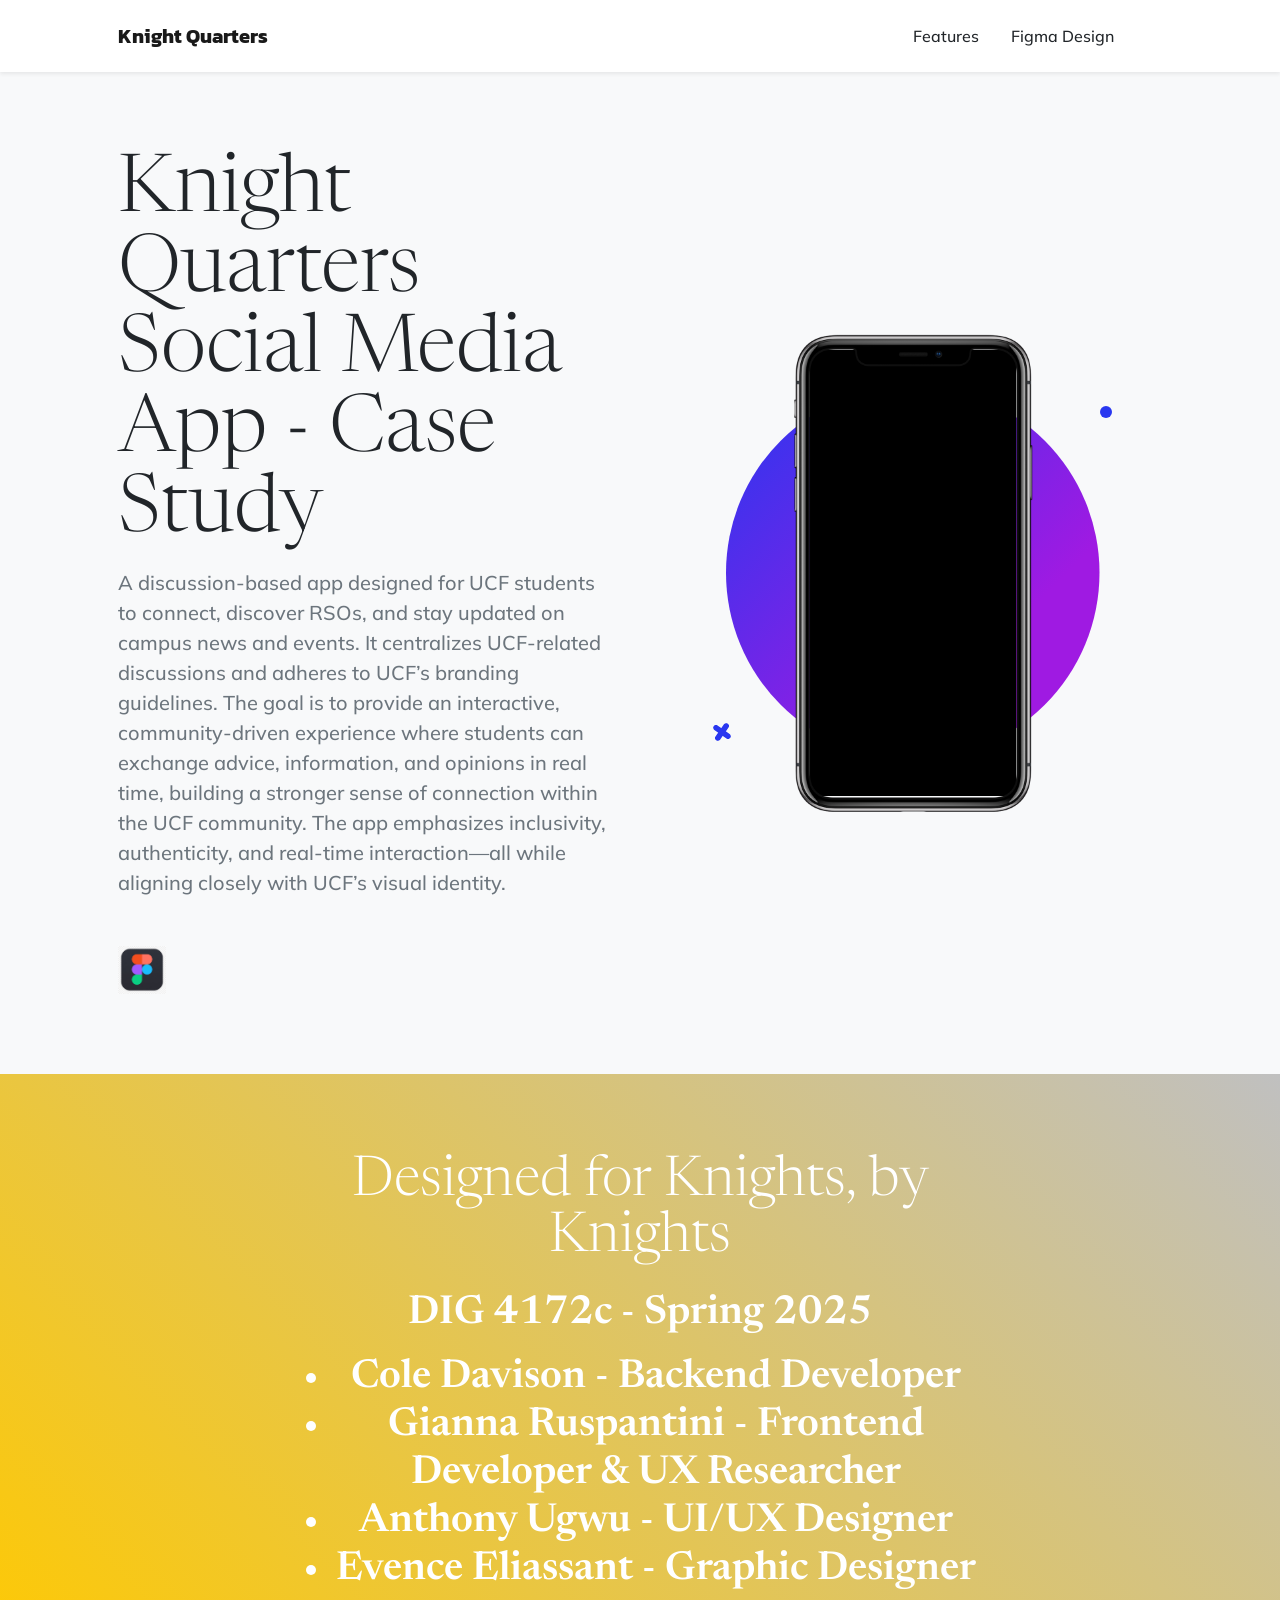
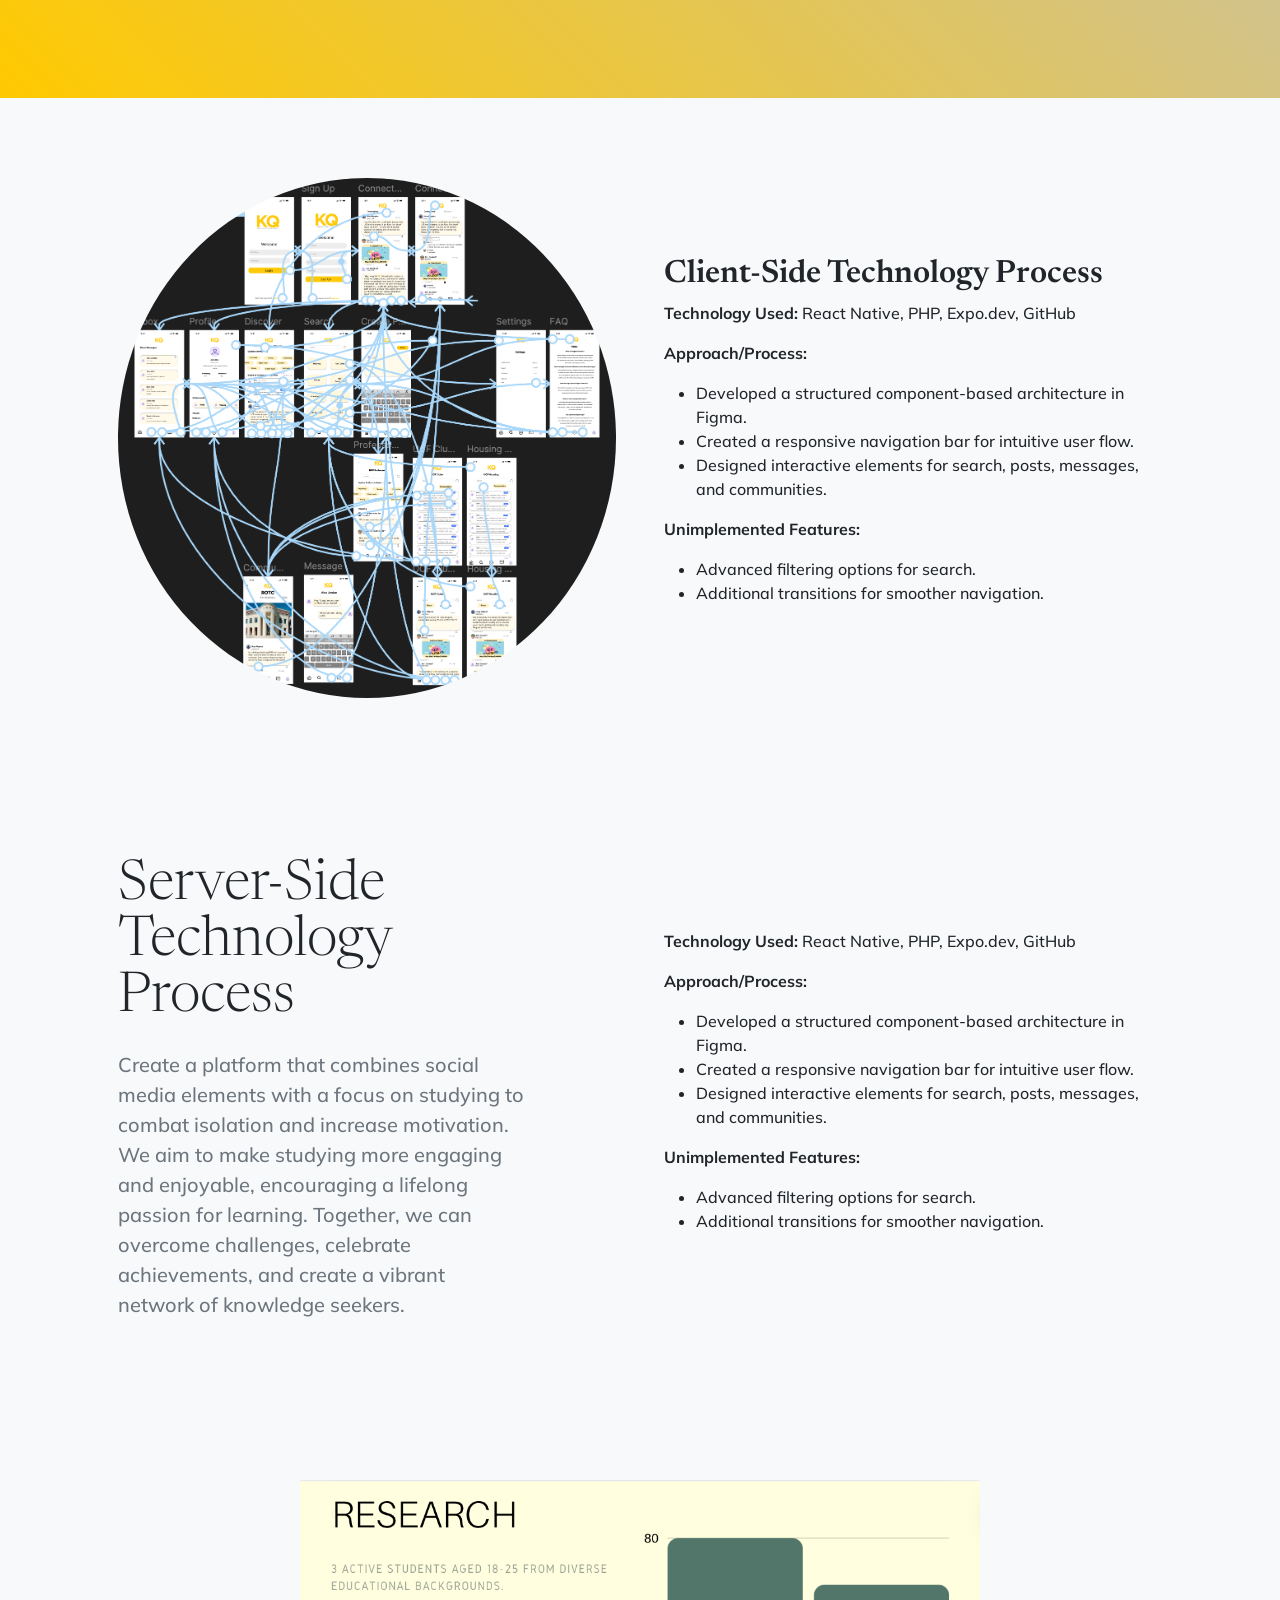
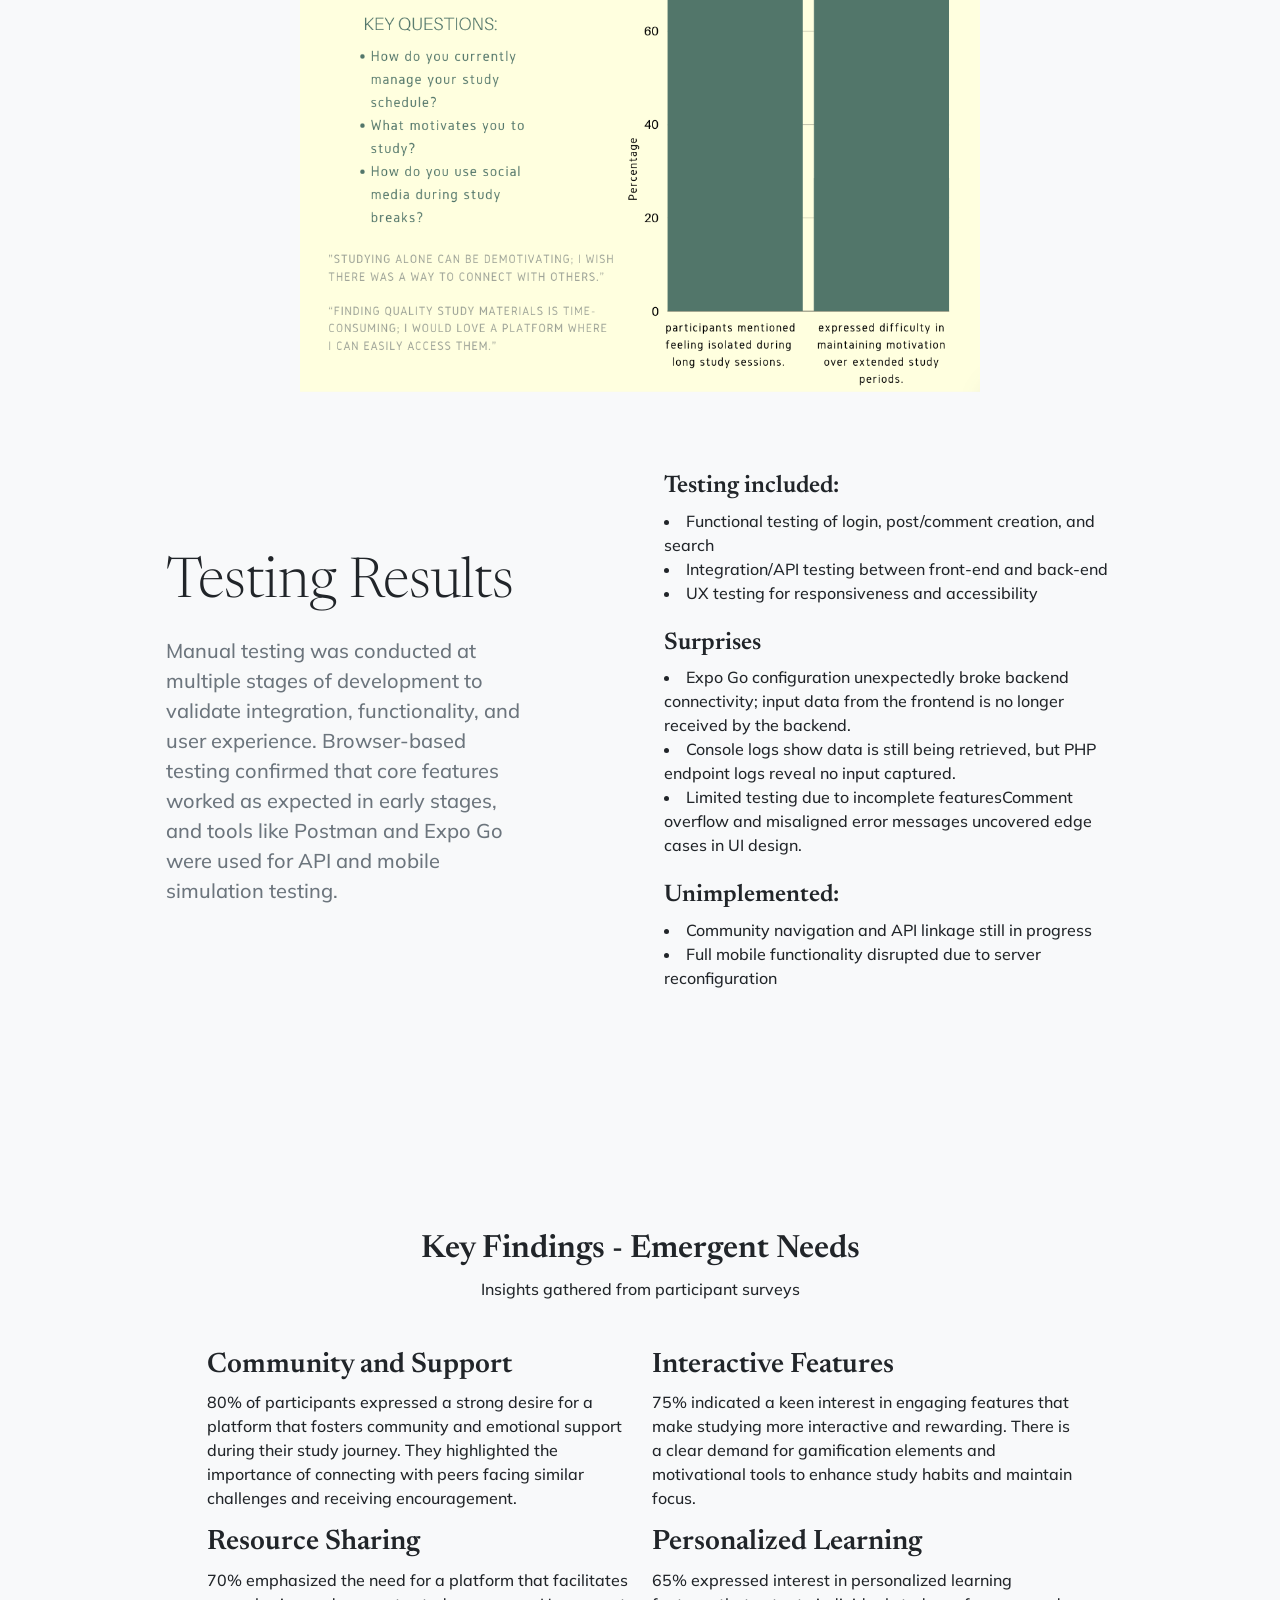
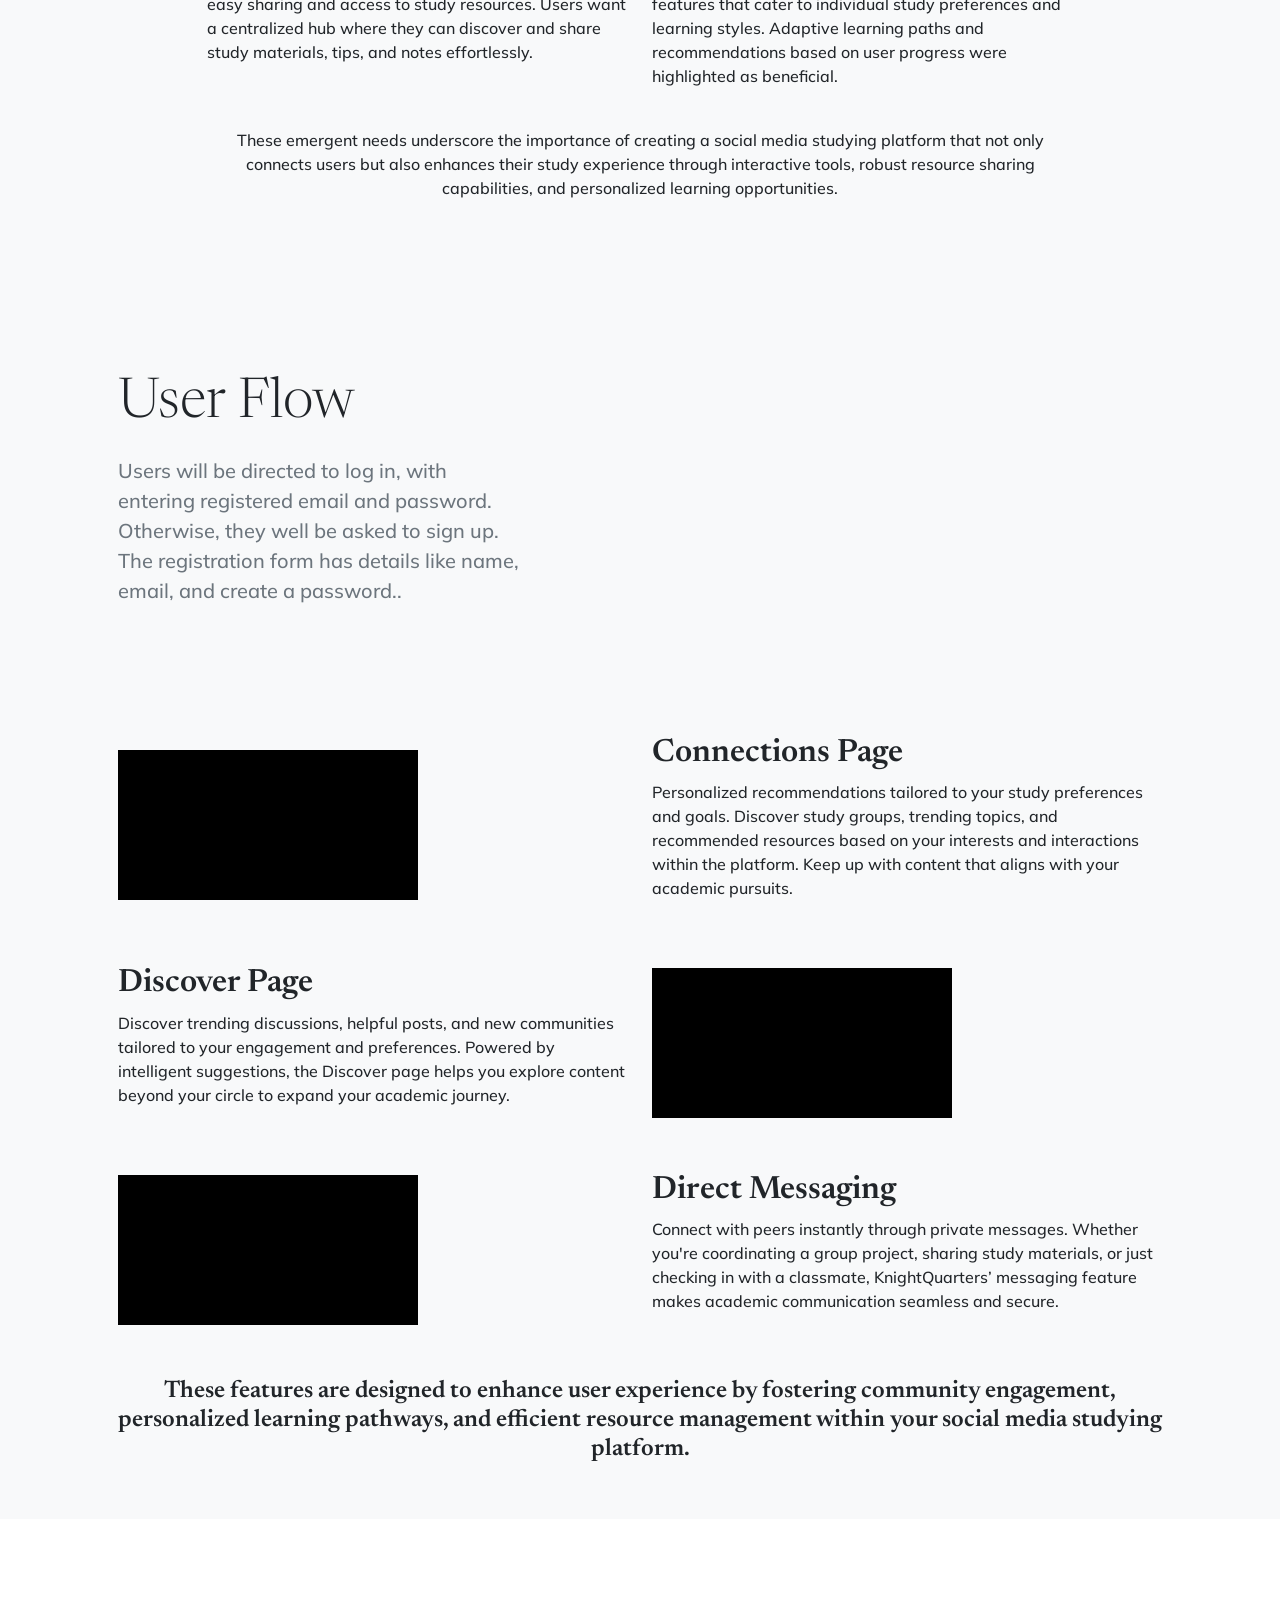
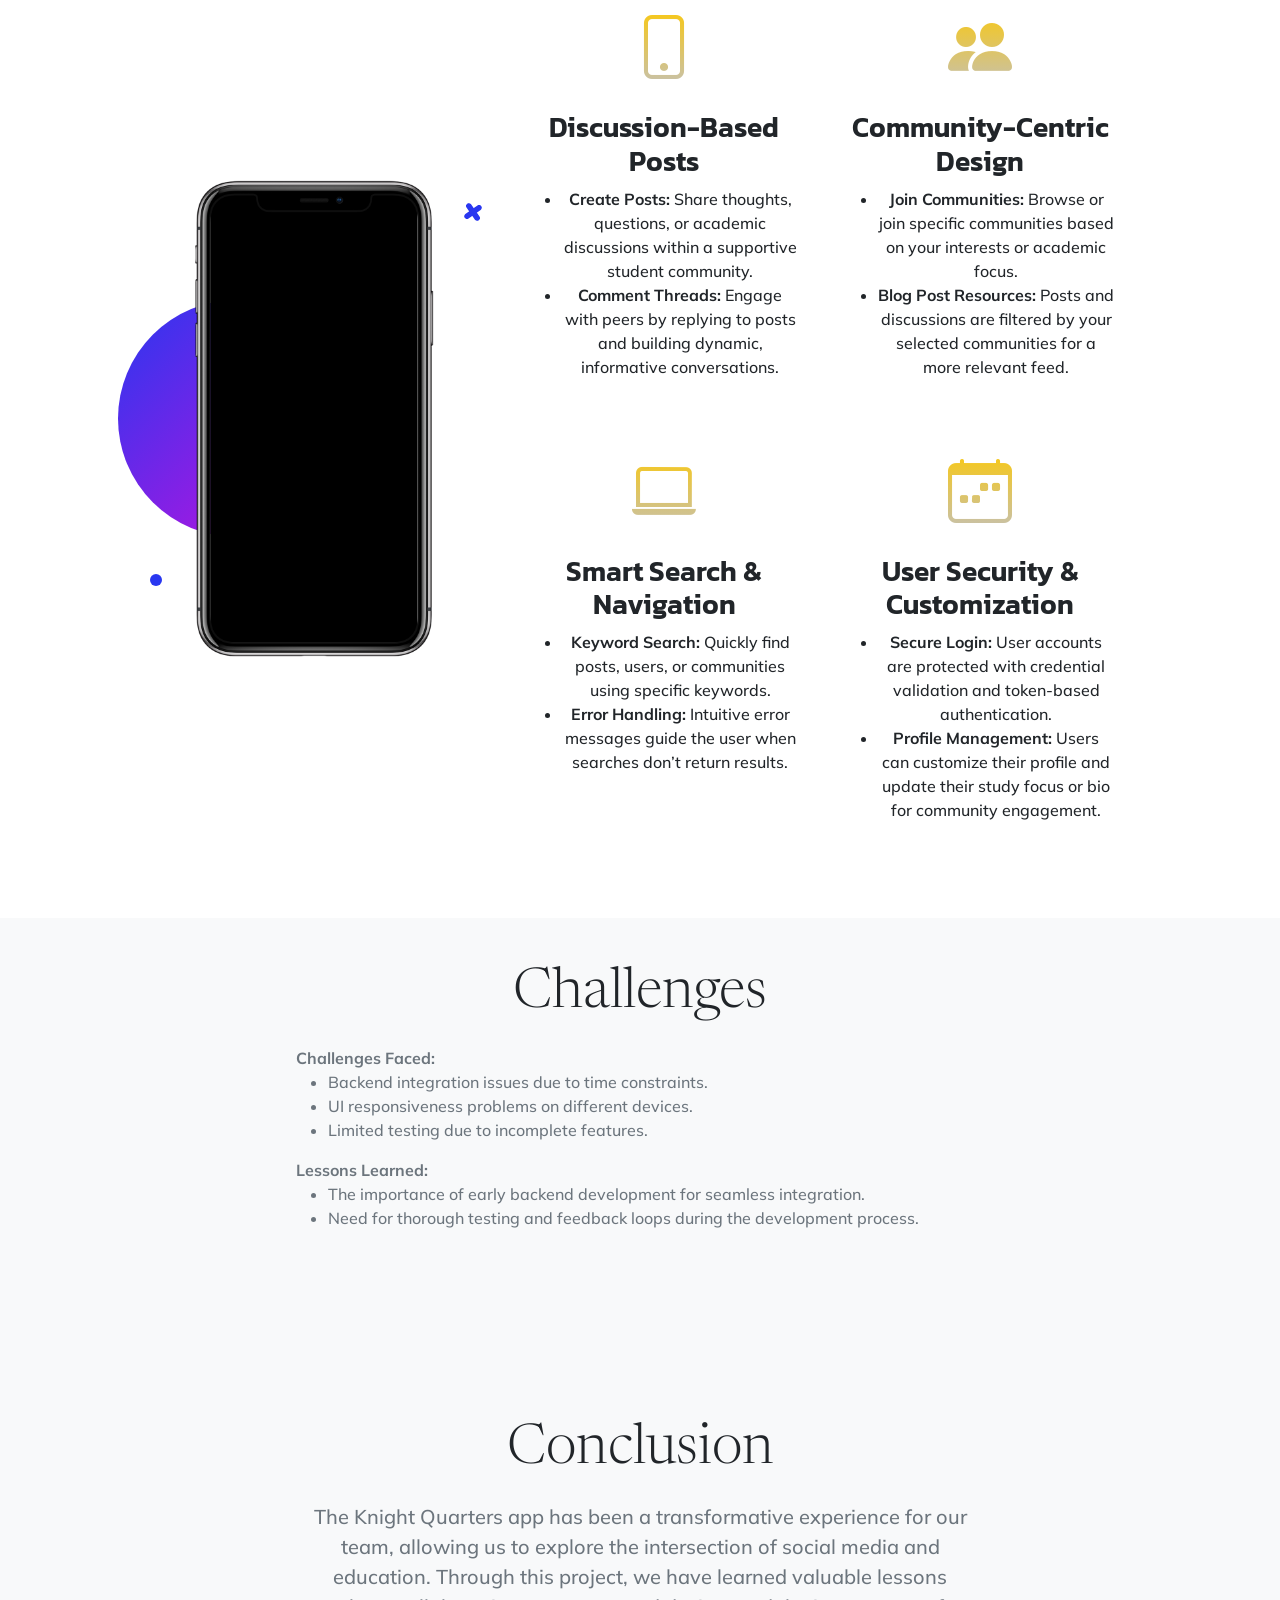
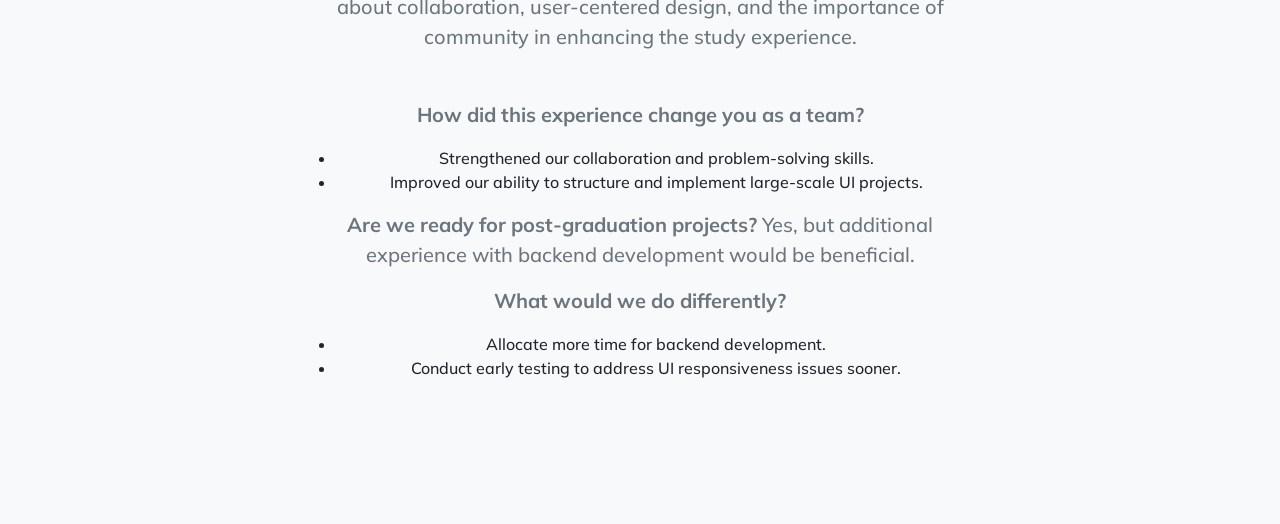
==== commit 3f4cc22f: "server side" ====
--- a/index.html
+++ b/index.html
@@ -89,6 +89,8 @@
             <div class="container px-5">
                 <div class="row gx-5 justify-content-center">
                     <div class="col-xl-8">
+                        <div class="text-white mb-4">
+                            <h2 class="display-4 lh-1 mb-4">Designed for Knights, by Knights</h2>
                         <div class="h2 fs-1 text-white mb-4"><p>DIG 4172c - Spring 2025</p>
                             <ul> 
                                 <li>Cole Davison - Backend Developer</li>
@@ -147,11 +149,17 @@
                     </div>
                     <div class="col-sm-8 col-md-6">
                         <div class="text-content">
-                            <ol>
-                                <h4><li>Combat Isolation in Studying:</h4> Provide a supportive community where learners can connect and share experiences.</li>
-                            <h4><li>Increase Motivation and Engagement:</h4> Encourage users to stay motivated and engaged through interactive and rewarding features.</li>
-                            <h4><li>Provide Access to Shared Knowledge and Resources:</h4> Facilitate the exchange of study tips and resources to improve learning outcomes.</li>
-                            </ol>
+                            <p><strong>Technology Used:</strong> React Native, PHP, Expo.dev, GitHub</p>
+                            <p><strong>Approach/Process:</strong></p>
+                            <ul>
+                                <li>Developed a structured component-based architecture in Figma.</li>
+                                <li>Created a responsive navigation bar for intuitive user flow.</li>
+                                <li>Designed interactive elements for search, posts, messages, and communities.</li>
+                            </ul>
+                            <p><strong>Unimplemented Features:</strong></p>
+                            <ul>
+                                <li>Advanced filtering options for search.</li>
+                                <li>Additional transitions for smoother navigation.</li>
                         </div>
                 </div>
             </div>
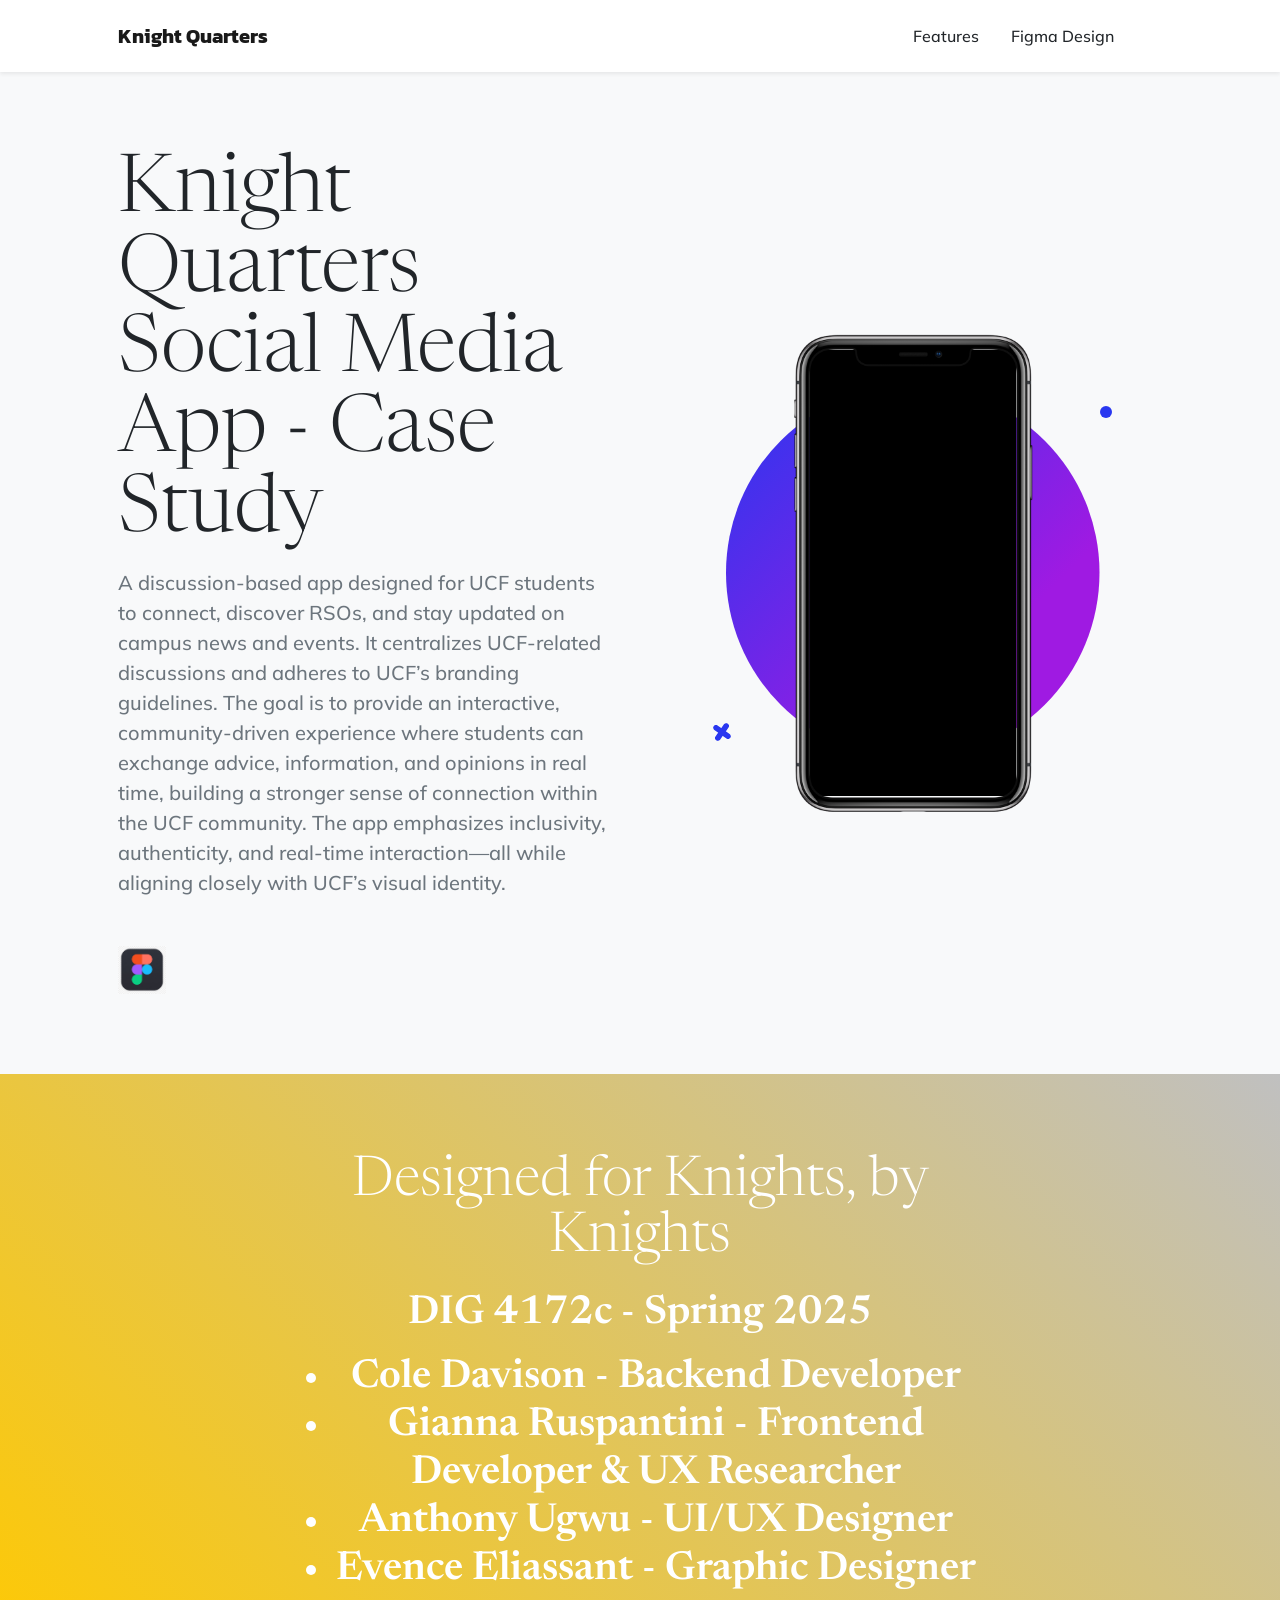
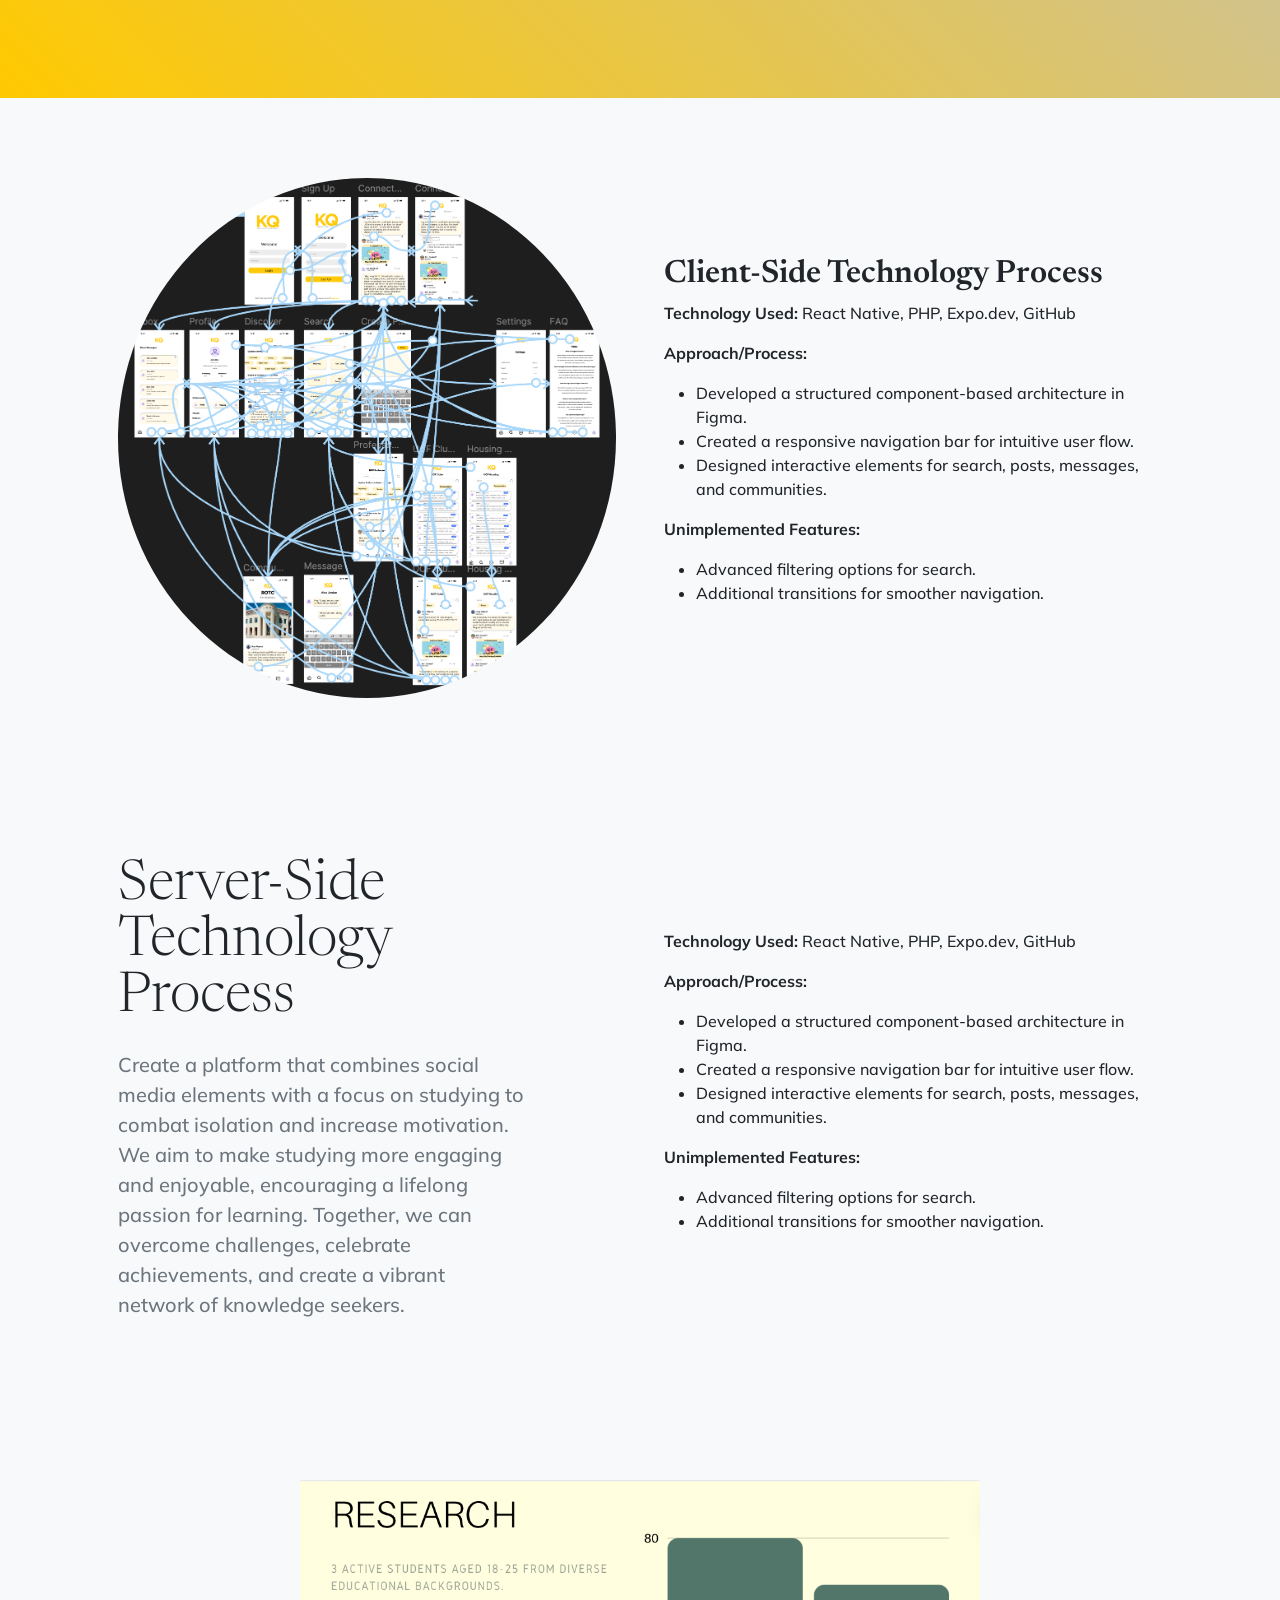
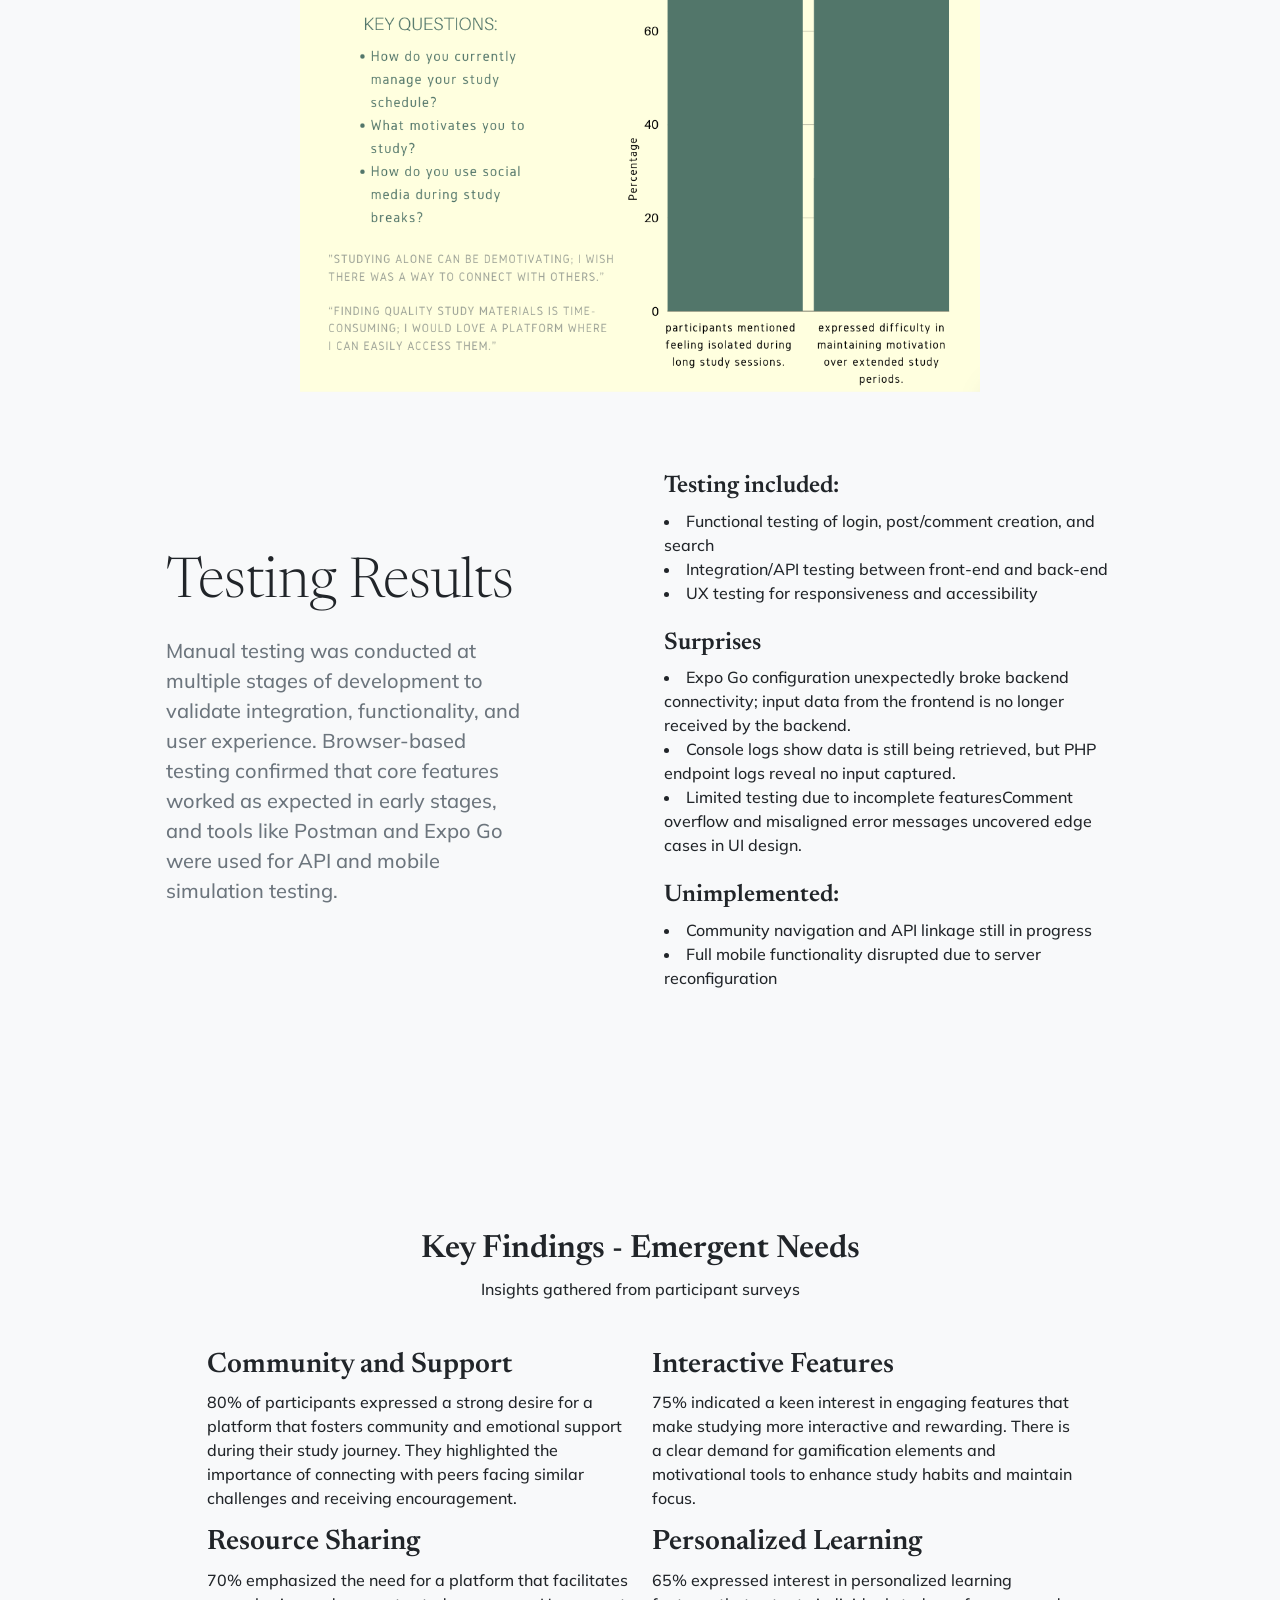
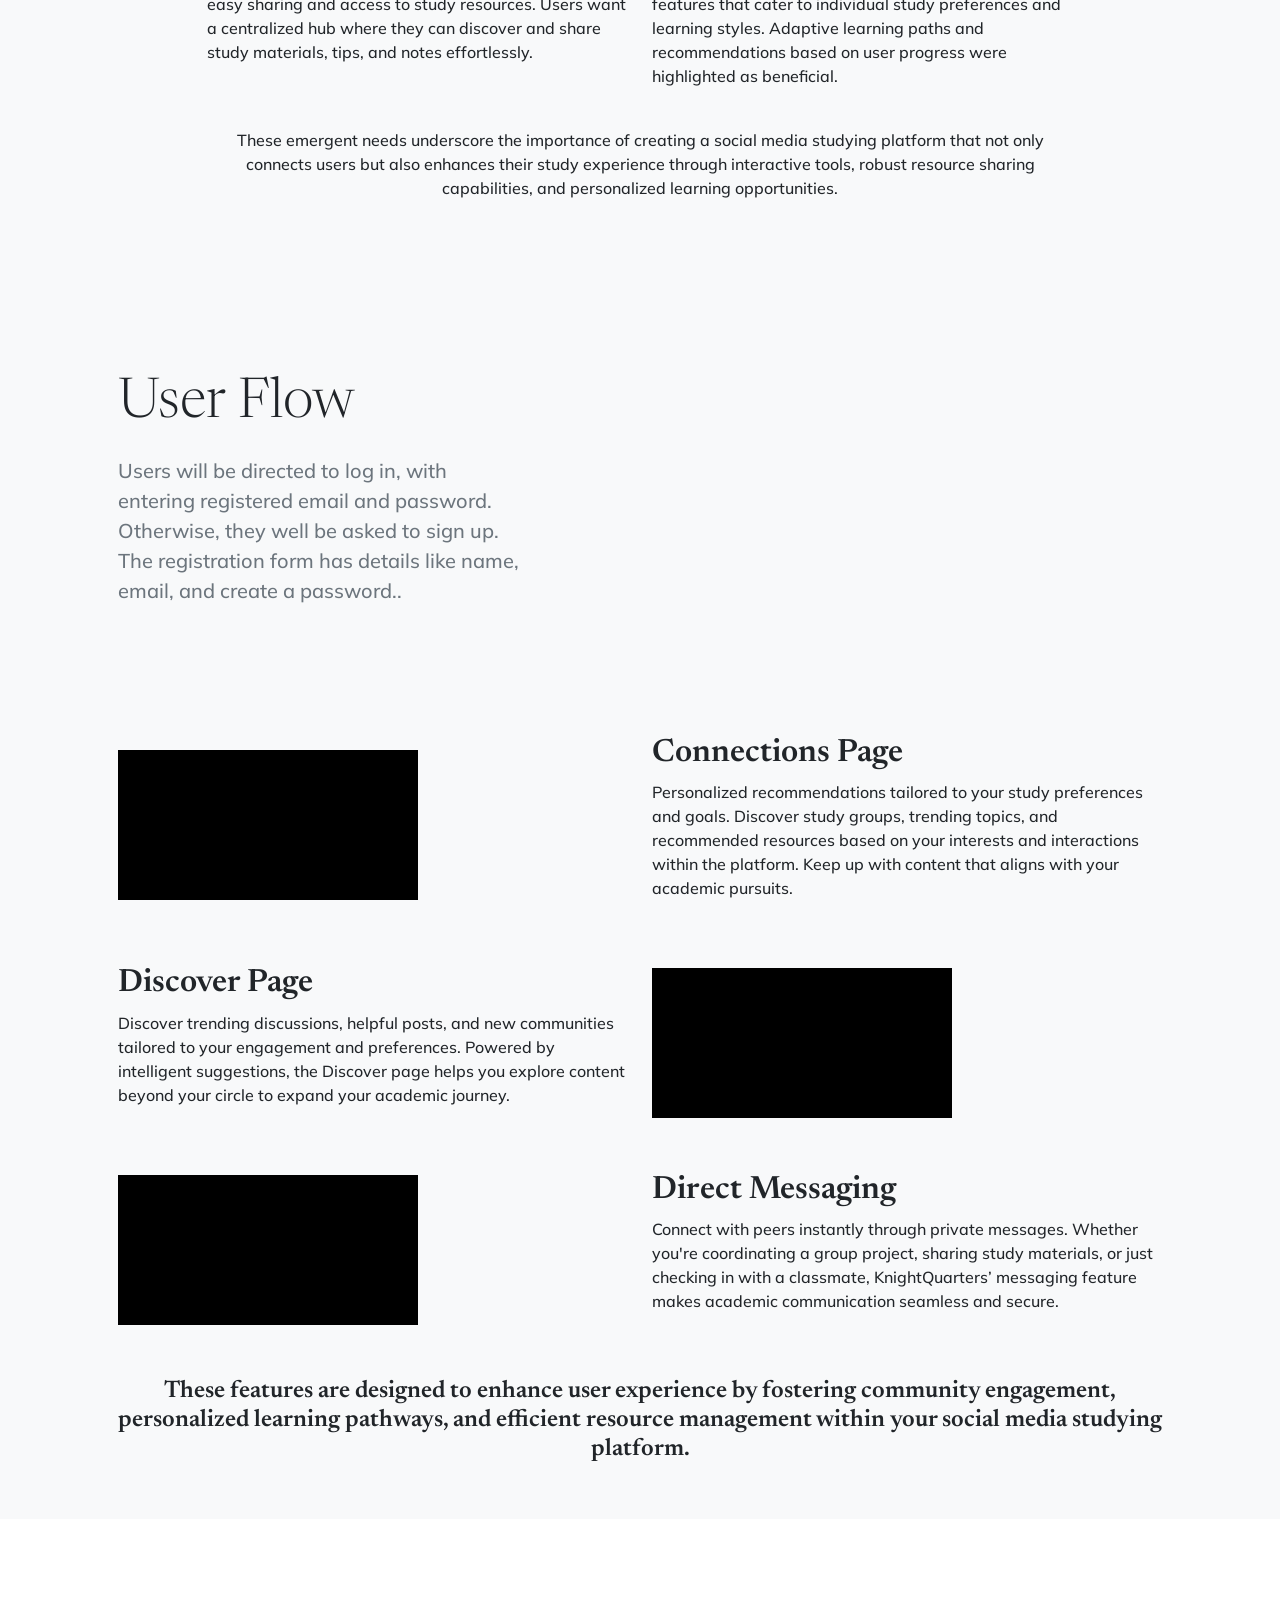
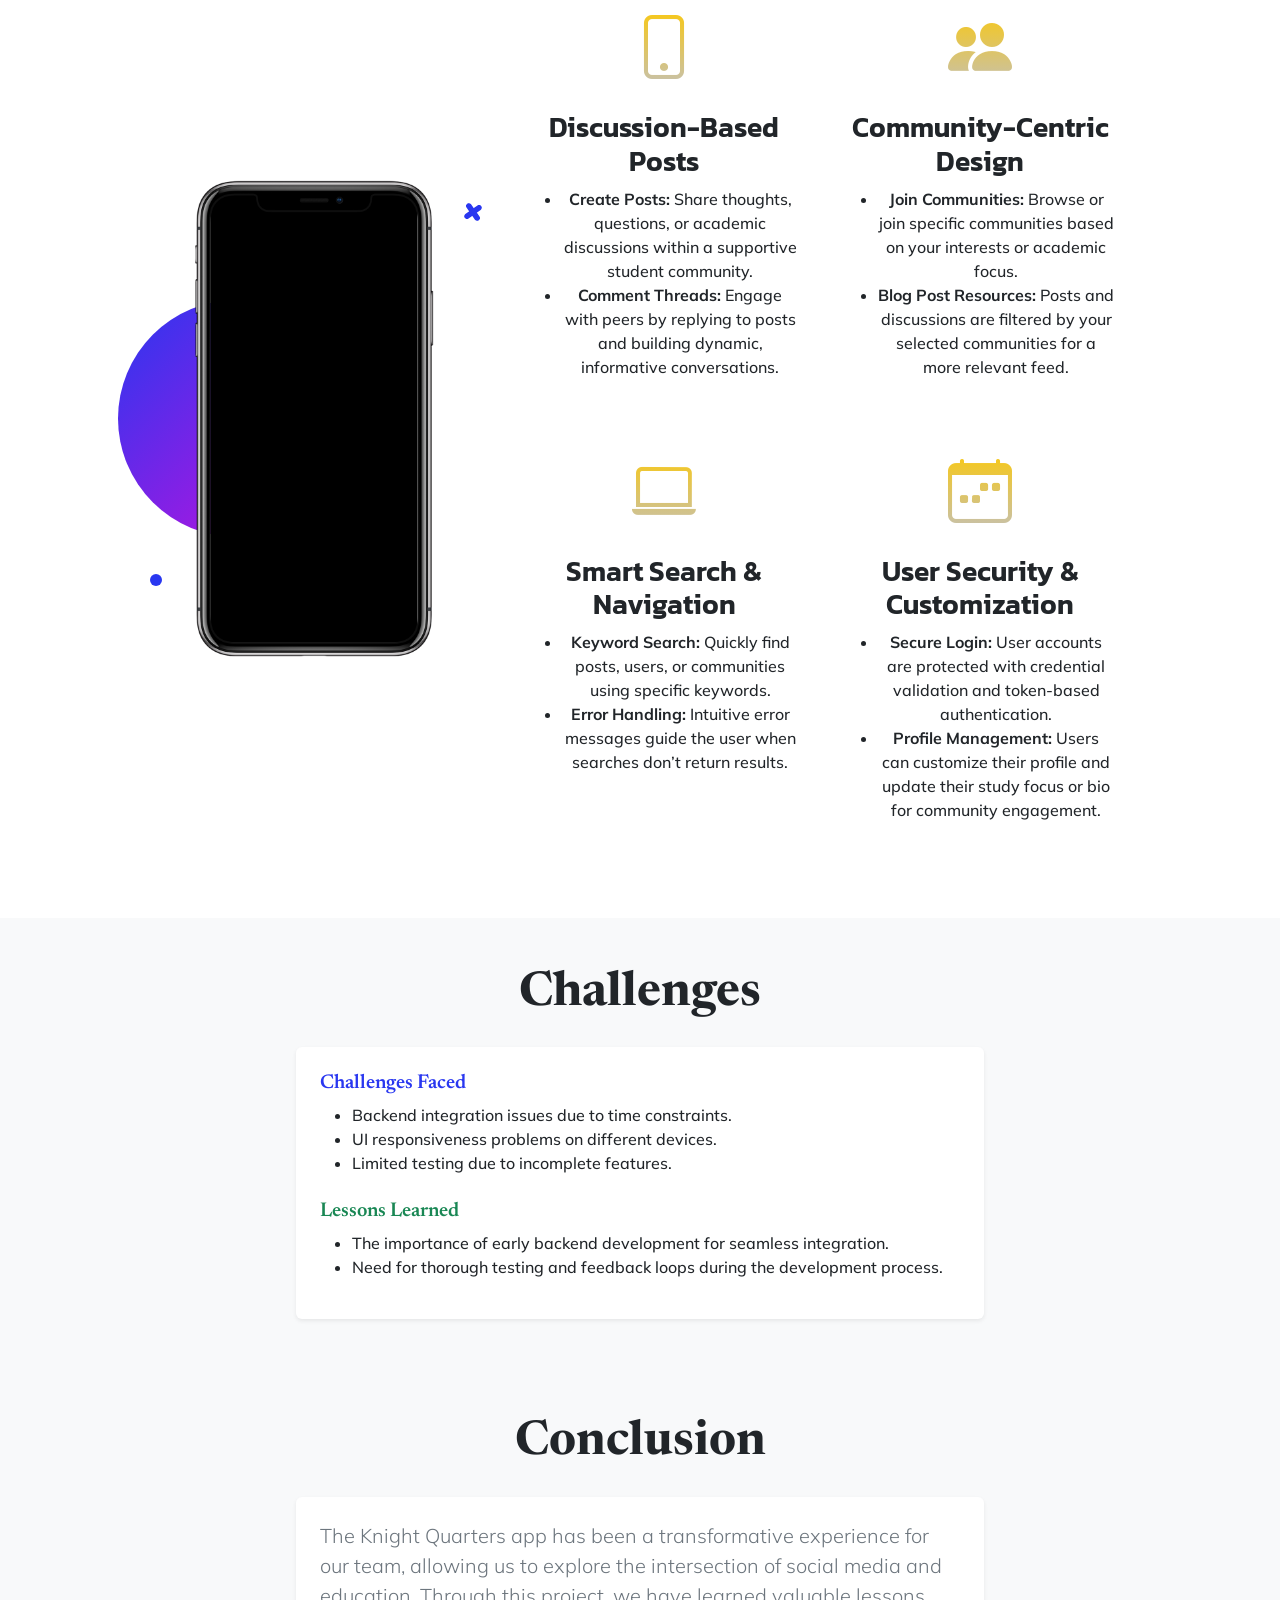
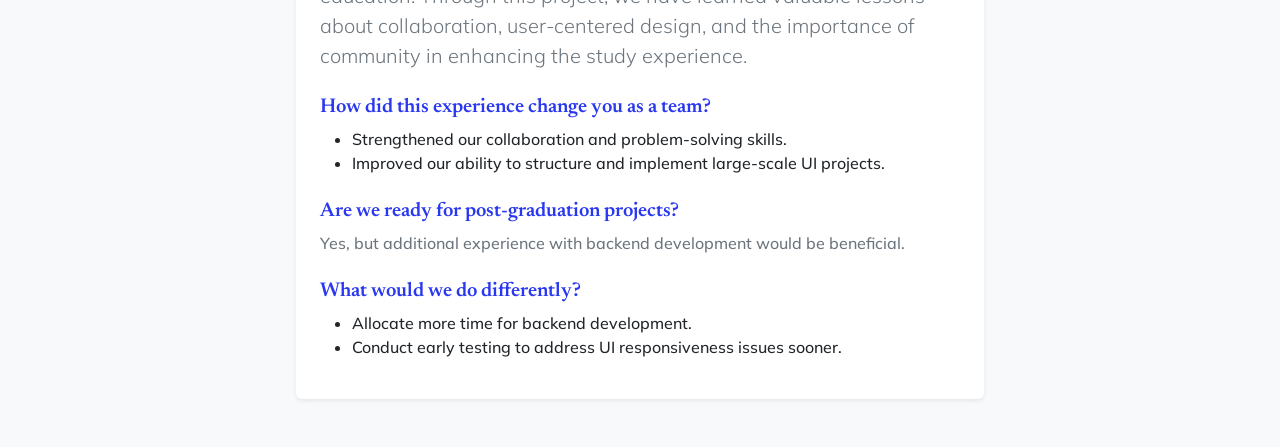
==== commit bd84b383: "challenges/conclusion" ====
--- a/index.html
+++ b/index.html
@@ -465,57 +465,64 @@
 
 
         <!-- Basic features section-->
-        <section class="bg-light py-5">
-            <div class="container px-5">
-                <div class="row justify-content-center">
-                    <div class="col-12 col-lg-8 text-center">
-                        <h2 class="display-4 lh-1 mb-4">Challenges</h2>
-        
-                        <div class="text-muted text-start">
-                            <strong>Challenges Faced:</strong>
-                            <ul>
-                                <li>Backend integration issues due to time constraints.</li>
-                                <li>UI responsiveness problems on different devices.</li>
-                                <li>Limited testing due to incomplete features.</li>
-                            </ul>
-        
-                            <strong>Lessons Learned:</strong>
-                            <ul>
-                                <li>The importance of early backend development for seamless integration.</li>
-                                <li>Need for thorough testing and feedback loops during the development process.</li>
-                            </ul>
-                        </div>
-                    </div>
-                </div>
-            </div>
-        </section>        
-        
-        <!-- Conclusion section-->
-        <section id="conclusion" class="bg-light">
-            <div class="container px-5">
-                <div class="row gx-5 align-items-center justify-content-center justify-content-lg-between">
-                    <!-- Conclusion Content -->
-        <section id="conclusion" class="bg-light py-5">
-            <div class="container">
-                <div class="row justify-content-center">
-                    <div class="col-lg-8 text-center">
-                        <h2 class="display-4 lh-1 mb-4">Conclusion</h2>
-                        <p class="lead fw-normal text-muted mb-5">The Knight Quarters app has been a transformative experience for our team, allowing us to explore the intersection of social media and education. Through this project, we have learned valuable lessons about collaboration, user-centered design, and the importance of community in enhancing the study experience.</p>
-                        <p class="lead fw-normal text-muted"><strong>How did this experience change you as a team?</strong></p>
-                        <ul>
-                            <li>Strengthened our collaboration and problem-solving skills.</li>
-                            <li>Improved our ability to structure and implement large-scale UI projects.</li>
-                        </ul>
-                        <p class="lead fw-normal text-muted"><strong>Are we ready for post-graduation projects?</strong> Yes, but additional experience with backend development would be beneficial.</p>
-                        <p class="lead fw-normal text-muted"><strong>What would we do differently?</strong></p>
-                        <ul>
-                            <li>Allocate more time for backend development.</li>
-                            <li>Conduct early testing to address UI responsiveness issues sooner.</li>
-                        </ul>
-                    </div>
-                </div>
-            </div>
-        </section>
+<!-- Challenges Section -->
+<section class="bg-light py-5">
+    <div class="container px-5">
+        <div class="row justify-content-center">
+            <div class="col-12 col-lg-8">
+                <h2 class="display-5 fw-bold text-center mb-4">Challenges</h2>
+                
+                <div class="bg-white shadow-sm p-4 rounded">
+                    <h5 class="fw-semibold text-primary">Challenges Faced</h5>
+                    <ul class="mb-4">
+                        <li>Backend integration issues due to time constraints.</li>
+                        <li>UI responsiveness problems on different devices.</li>
+                        <li>Limited testing due to incomplete features.</li>
+                    </ul>
+
+                    <h5 class="fw-semibold text-success">Lessons Learned</h5>
+                    <ul>
+                        <li>The importance of early backend development for seamless integration.</li>
+                        <li>Need for thorough testing and feedback loops during the development process.</li>
+                    </ul>
+                </div>
+            </div>
+        </div>
+    </div>
+</section>
+
+<!-- Conclusion Section -->
+<section id="conclusion" class="bg-light py-5">
+    <div class="container px-5">
+        <div class="row justify-content-center">
+            <div class="col-lg-8">
+                <h2 class="display-5 fw-bold text-center mb-4">Conclusion</h2>
+
+                <div class="bg-white shadow-sm p-4 rounded">
+                    <p class="lead text-muted mb-4">
+                        The Knight Quarters app has been a transformative experience for our team, allowing us to explore the intersection of social media and education. Through this project, we have learned valuable lessons about collaboration, user-centered design, and the importance of community in enhancing the study experience.
+                    </p>
+
+                    <h5 class="fw-semibold text-primary">How did this experience change you as a team?</h5>
+                    <ul class="mb-4">
+                        <li>Strengthened our collaboration and problem-solving skills.</li>
+                        <li>Improved our ability to structure and implement large-scale UI projects.</li>
+                    </ul>
+
+                    <h5 class="fw-semibold text-primary">Are we ready for post-graduation projects?</h5>
+                    <p class="text-muted mb-4">Yes, but additional experience with backend development would be beneficial.</p>
+
+                    <h5 class="fw-semibold text-primary">What would we do differently?</h5>
+                    <ul>
+                        <li>Allocate more time for backend development.</li>
+                        <li>Conduct early testing to address UI responsiveness issues sooner.</li>
+                    </ul>
+                </div>
+            </div>
+        </div>
+    </div>
+</section>
+
         
        
         
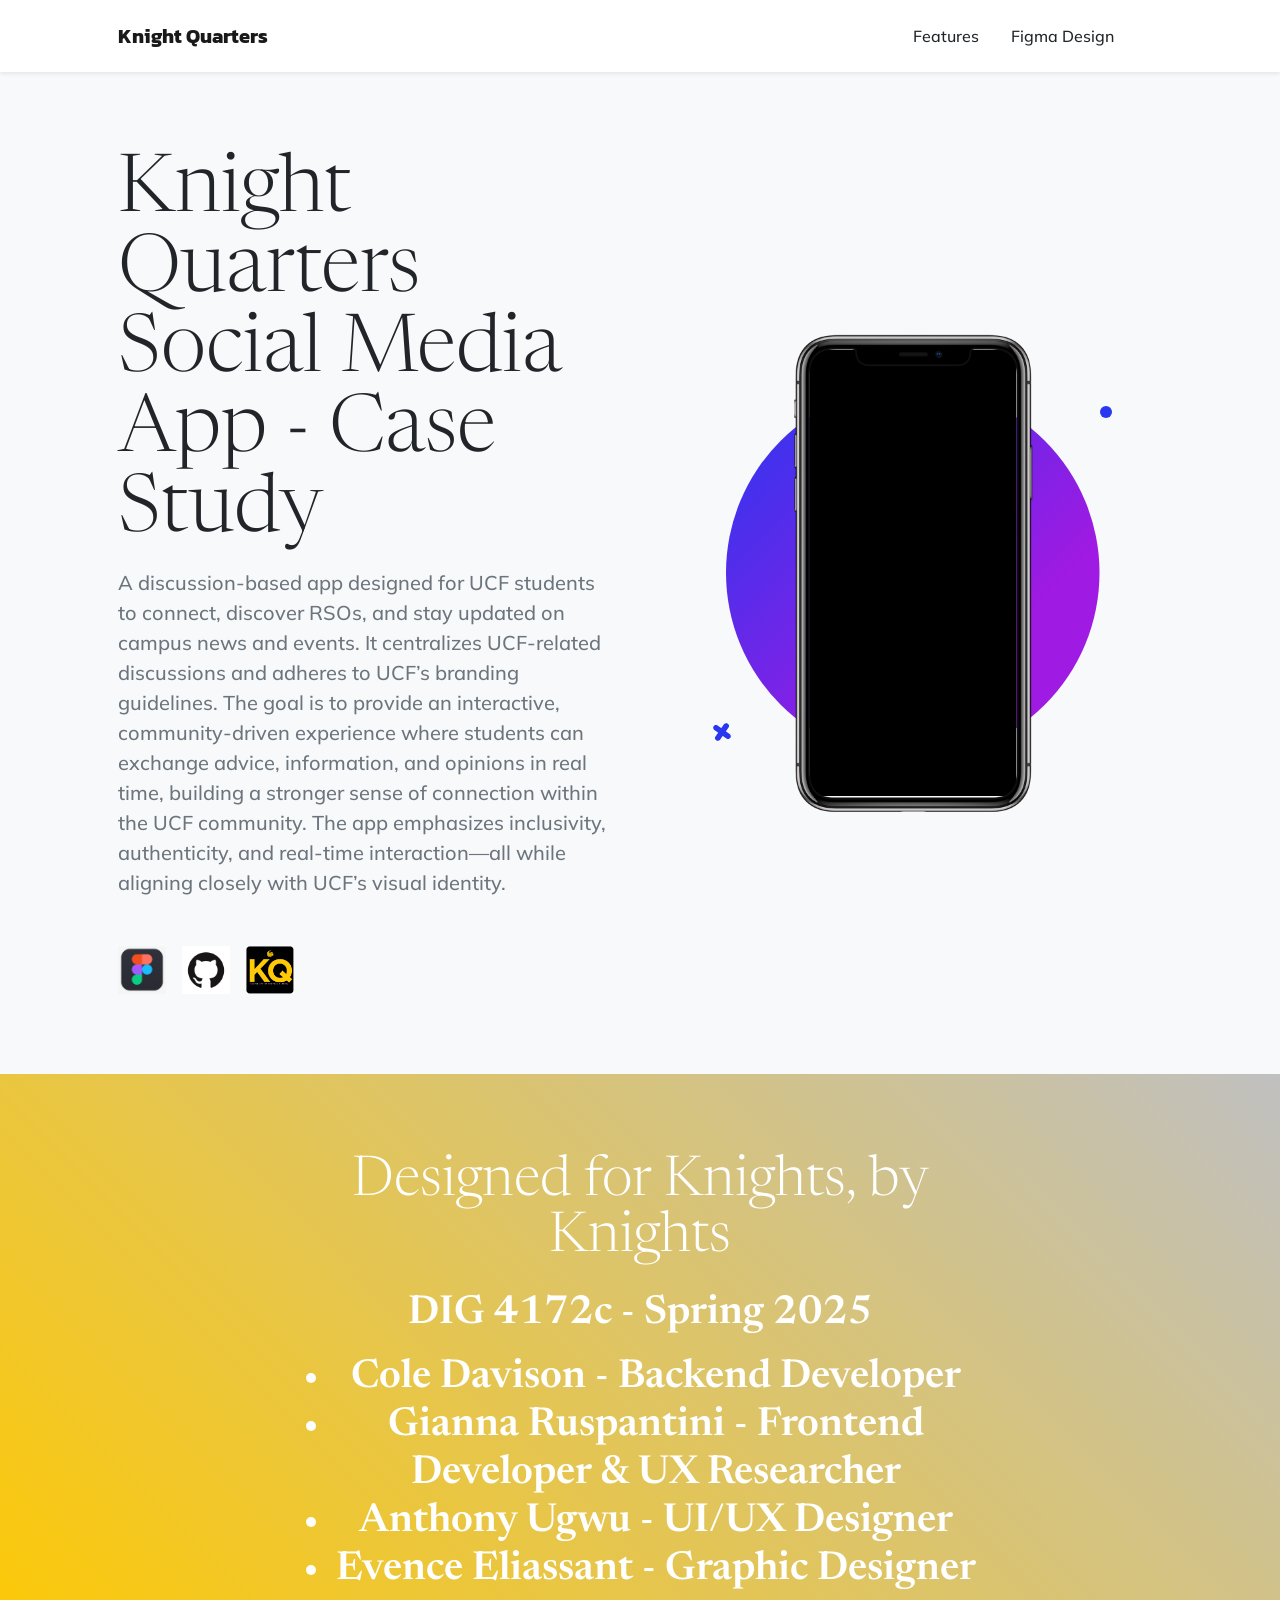
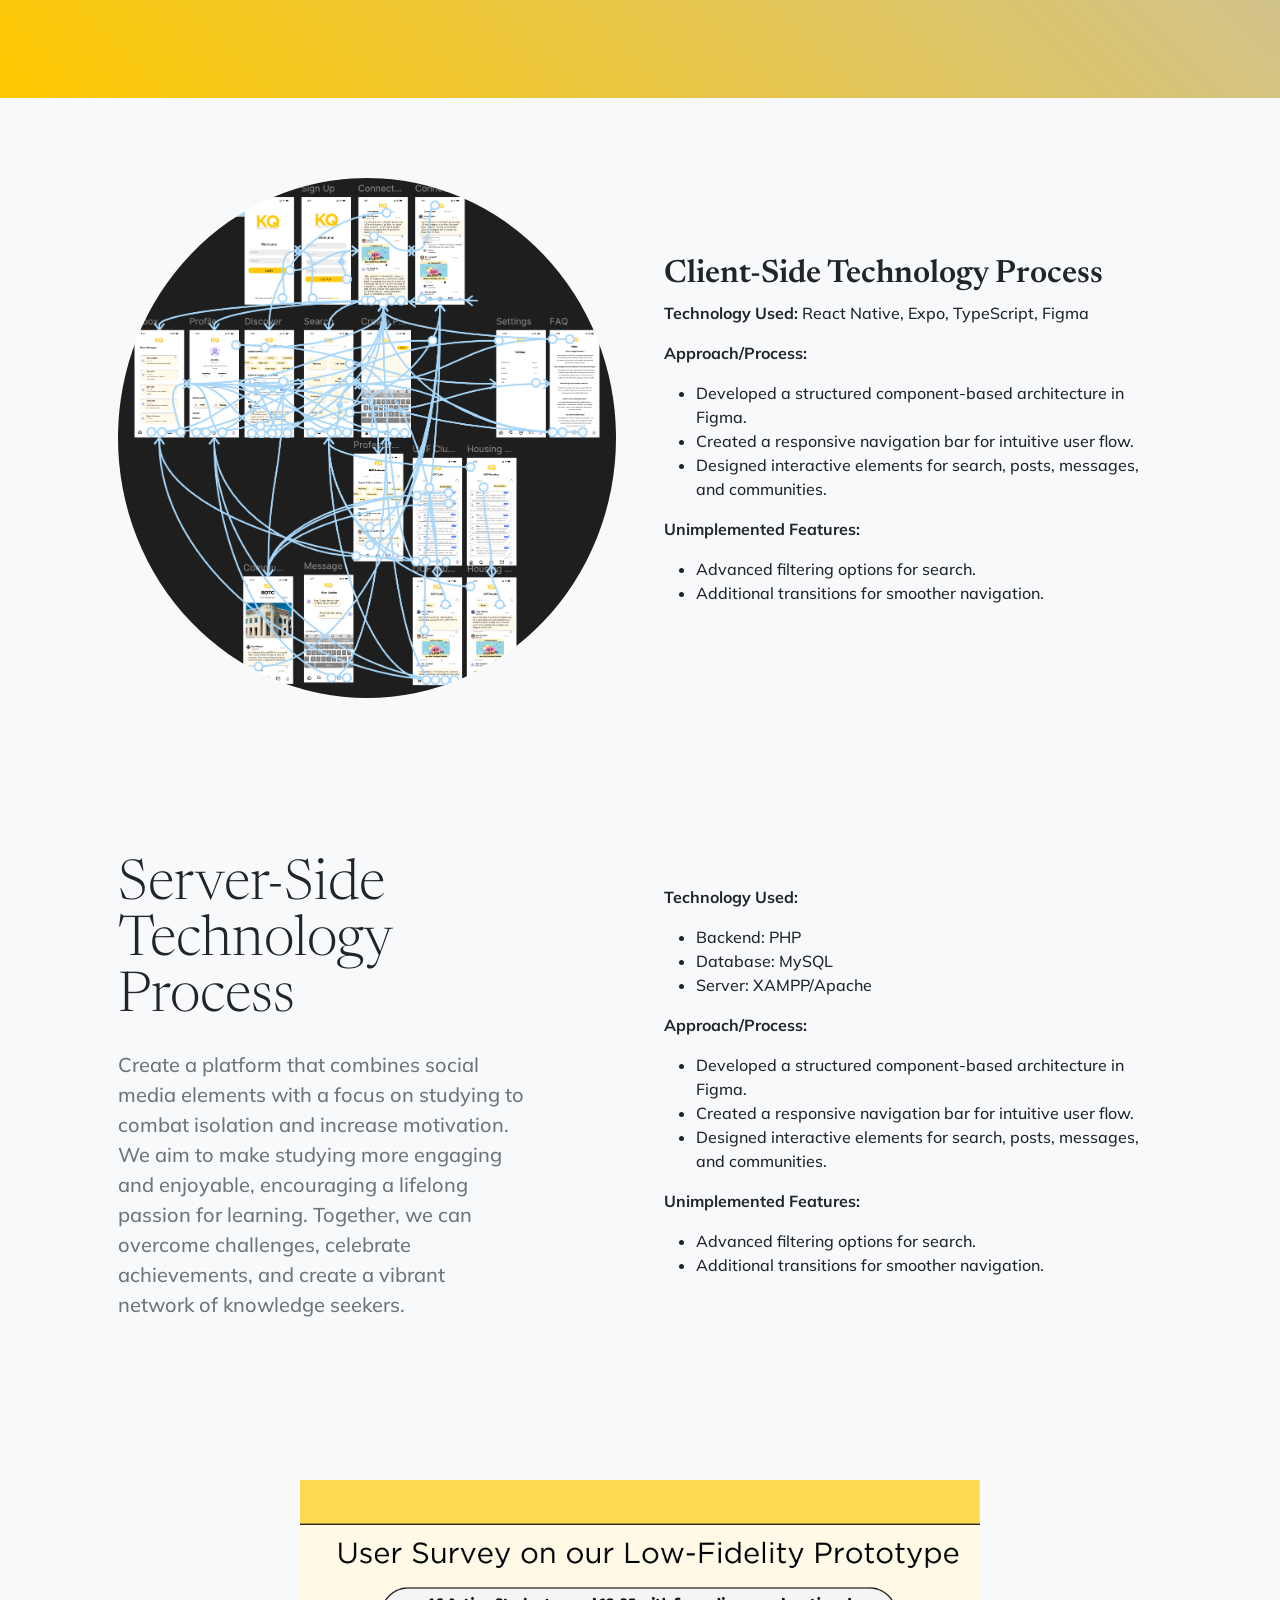
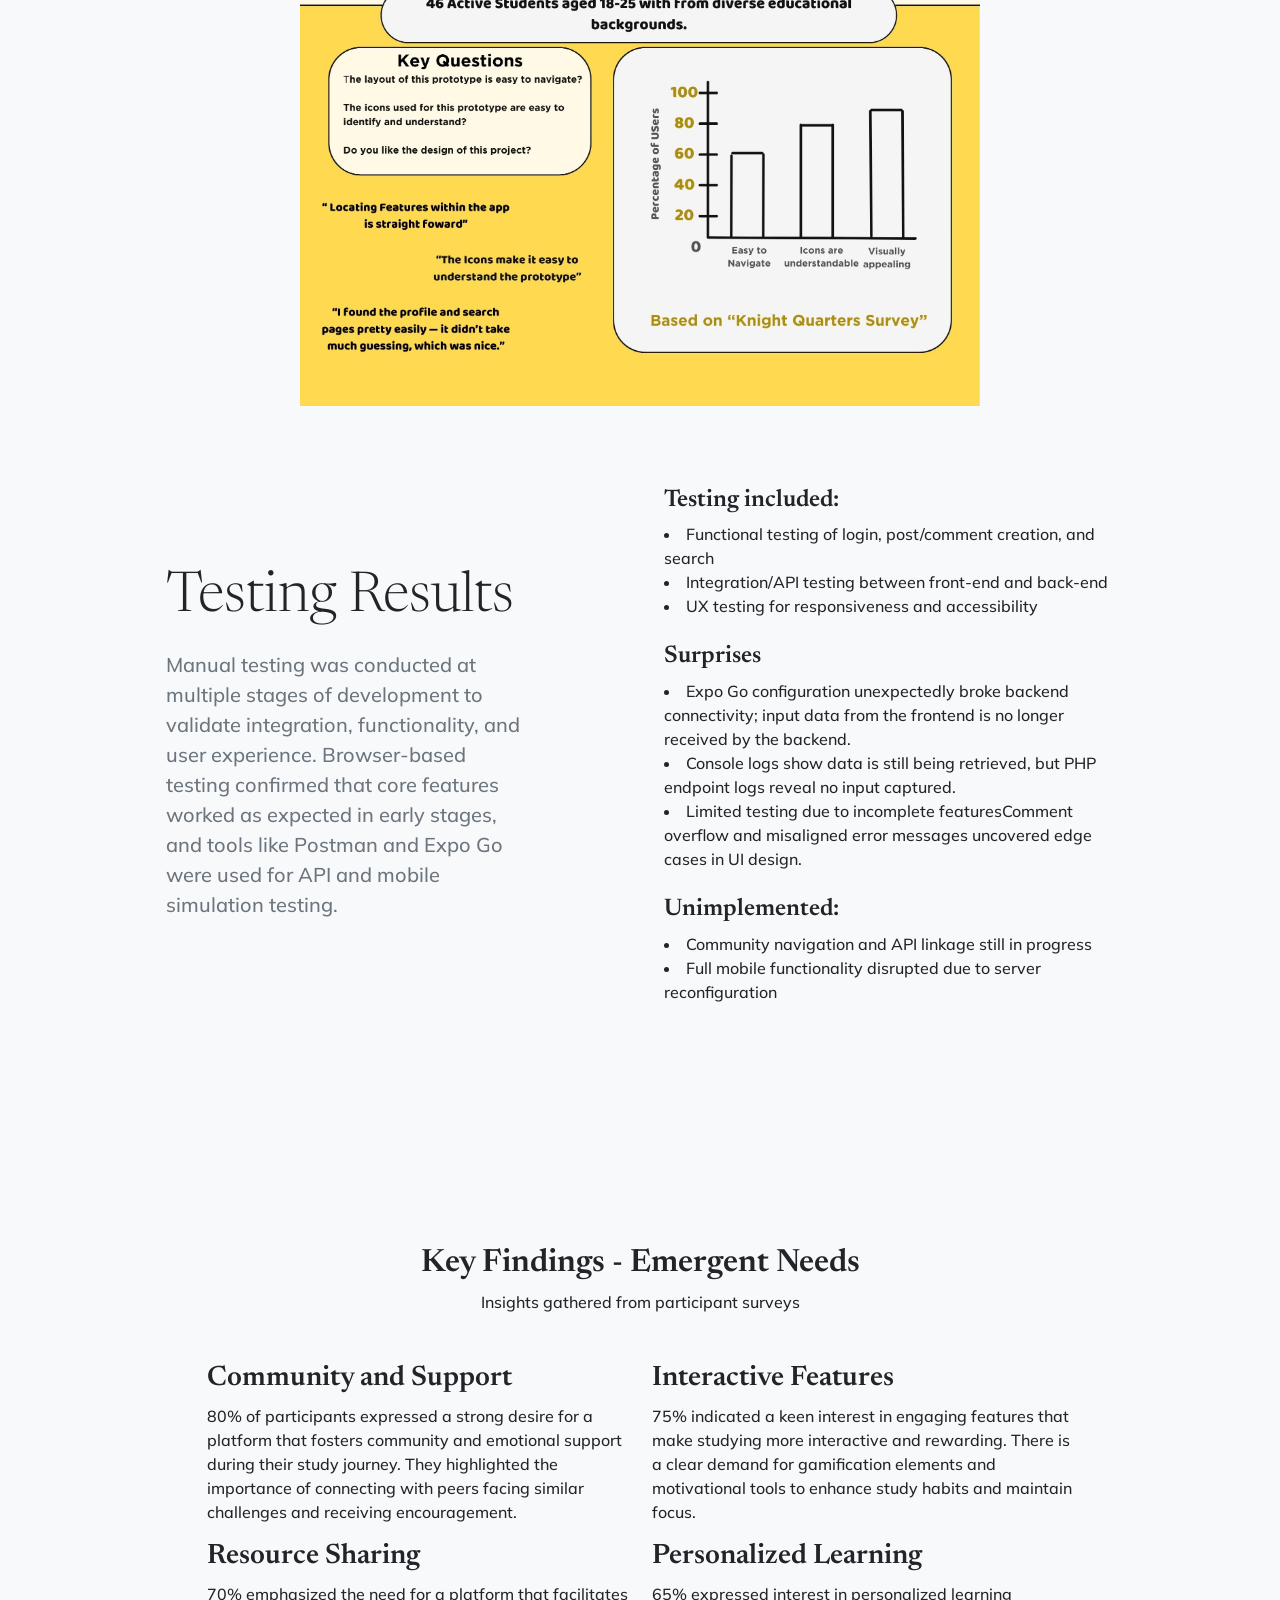
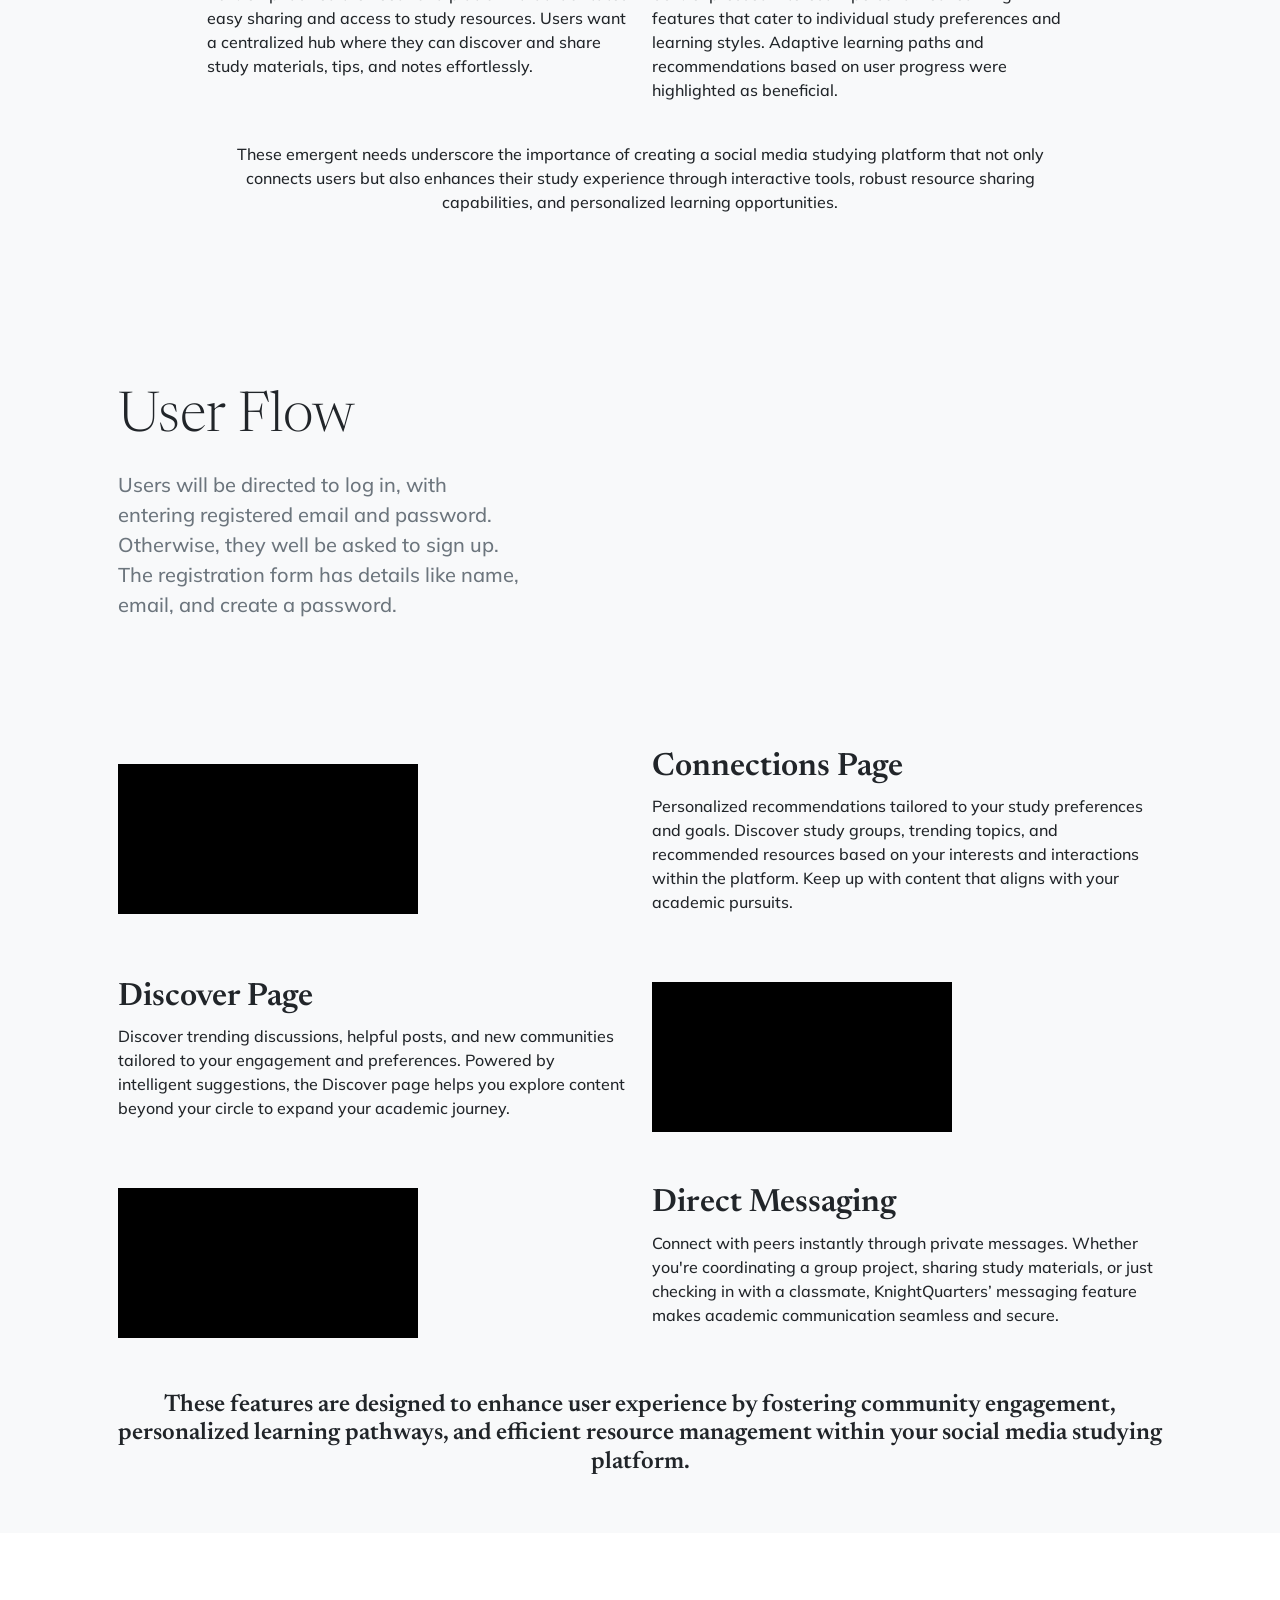
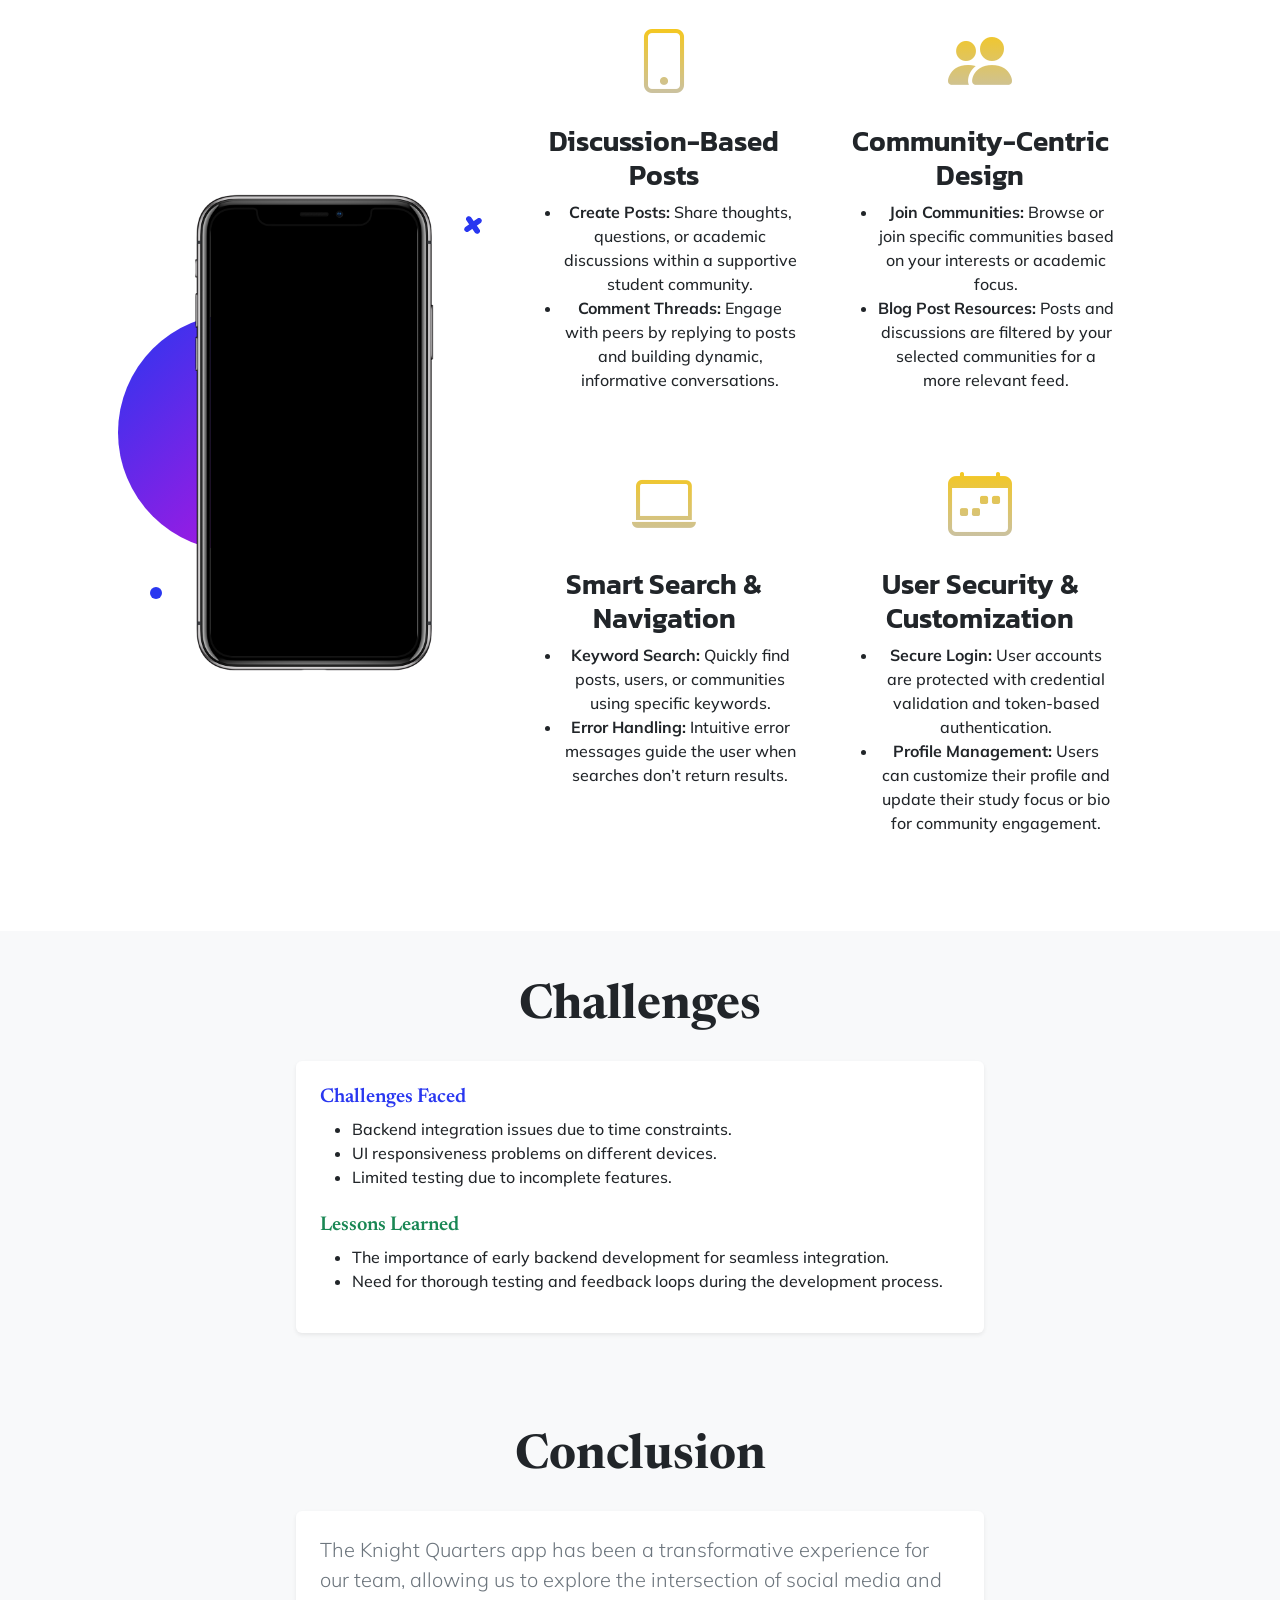
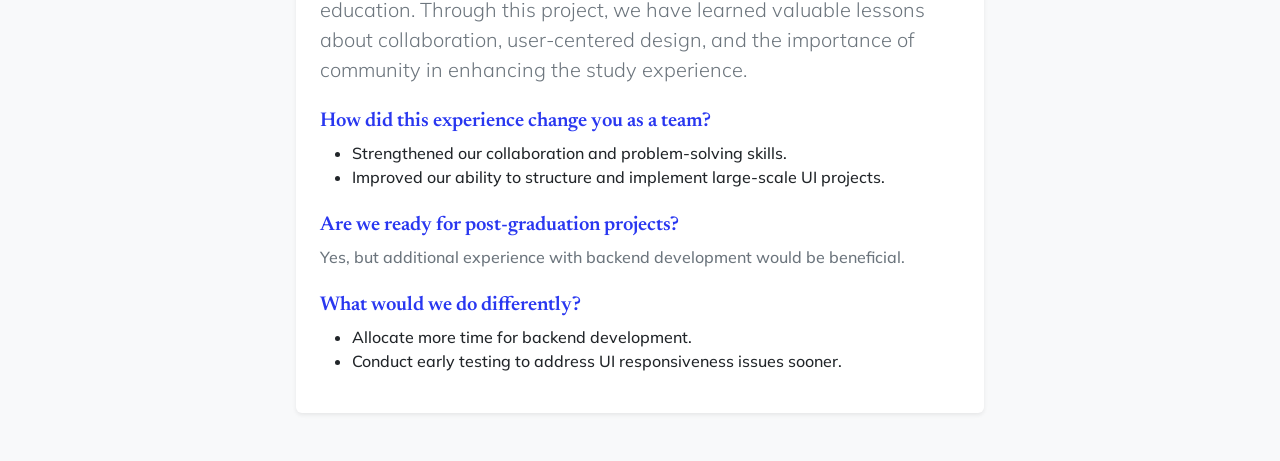
==== commit 9e436c62: "testing updated" ====
--- a/index.html
+++ b/index.html
@@ -45,6 +45,8 @@
                             <p class="lead fw-normal text-muted mb-5">A discussion-based app designed for UCF students to connect, discover RSOs, and stay updated on campus news and events. It centralizes UCF-related discussions and adheres to UCF’s branding guidelines. The goal is to provide an interactive, community-driven experience where students can exchange advice, information, and opinions in real time, building a stronger sense of connection within the UCF community. The app emphasizes inclusivity, authenticity, and real-time interaction—all while aligning closely with UCF’s visual identity.</p>
                             <div class="d-flex flex-column flex-lg-row align-items-center">
                                 <a class="me-lg-3 mb-4 mb-lg-0" href="https://www.figma.com/proto/2IC9wI1f63q11xToLCroFM/Knight-Quarters?node-id=44-441&p=f&t=w0zSavJamHLGZhag-0&scaling=scale-down&content-scaling=fixed&page-id=0%3A1&starting-point-node-id=44%3A441"><img class="app-badge" src="assets/img/Figmabutton.jpg" alt="..." /></a>
+                                <a class="me-lg-3 mb-4 mb-lg-0" href="https://github.com/gothvugh/Group6KnightQuarters_Backend"><img class="app-badge" src="assets/img/githublogo.jpg" alt="..." /></a>
+                                <a class="me-lg-3 mb-4 mb-lg-0" href="https://www.canva.com/design/DAGkru8pVeY/J-I6fgnrvoKmZvSA5uc2yg/view?utm_content=DAGkru8pVeY&utm_campaign=designshare&utm_medium=link2&utm_source=uniquelinks&utlId=h79bde20424"><img class="app-badge" src="assets/img/knightquarters.jpg" alt="..." /></a>
                             </div>
                         </div>
                     </div>
@@ -115,7 +117,7 @@
                     <div class="col-sm-8 col-md-6">
                         <div class="text-content">
                             <h2>Client-Side Technology Process</h2>
-                            <p><strong>Technology Used:</strong> React Native, PHP, Expo.dev, GitHub</p>
+                            <p><strong>Technology Used:</strong> React Native, Expo, TypeScript, Figma</p>
                             <p><strong>Approach/Process:</strong></p>
                             <ul>
                                 <li>Developed a structured component-based architecture in Figma.</li>
@@ -149,7 +151,13 @@
                     </div>
                     <div class="col-sm-8 col-md-6">
                         <div class="text-content">
-                            <p><strong>Technology Used:</strong> React Native, PHP, Expo.dev, GitHub</p>
+                            <p><strong>Technology Used:</strong> 
+                                <ul>
+                                    <li>Backend: PHP</li>
+                                    <li>Database: MySQL</li>
+                                    <li>Server: XAMPP/Apache</li>
+                                </ul>
+                            </p>
                             <p><strong>Approach/Process:</strong></p>
                             <ul>
                                 <li>Developed a structured component-based architecture in Figma.</li>
@@ -171,7 +179,7 @@
             <div class="container px-5">
                 <div class="row gx-5 justify-content-center">
                     <div class="col-xl-8 text-center">
-                        <img style="max-width: 100%; max-height: 100%;" src="assets/img/research.png" alt="Image description">
+                        <img style="max-width: 100%; max-height: 100%;" src="assets/img/User Survey on our low fidelity prototype (1).jpg" alt="Image description">
                     </div>
                 </div>
                 <section class="bg-light">
@@ -258,7 +266,7 @@
                     <!-- Text Content -->
                     <div class="col-12 col-lg-5">
                         <h2 class="display-4 lh-1 mb-4">User Flow</h2>
-                        <p class="lead fw-normal text-muted mb-5 mb-lg-0">Users will be directed to log in, with entering registered email and password. Otherwise, they well be asked to sign up. The registration form has details like name, email, and create a password..</p>
+                        <p class="lead fw-normal text-muted mb-5 mb-lg-0">Users will be directed to log in, with entering registered email and password. Otherwise, they well be asked to sign up. The registration form has details like name, email, and create a password.</p>
                     </div>
         
                     <!-- Images Section -->
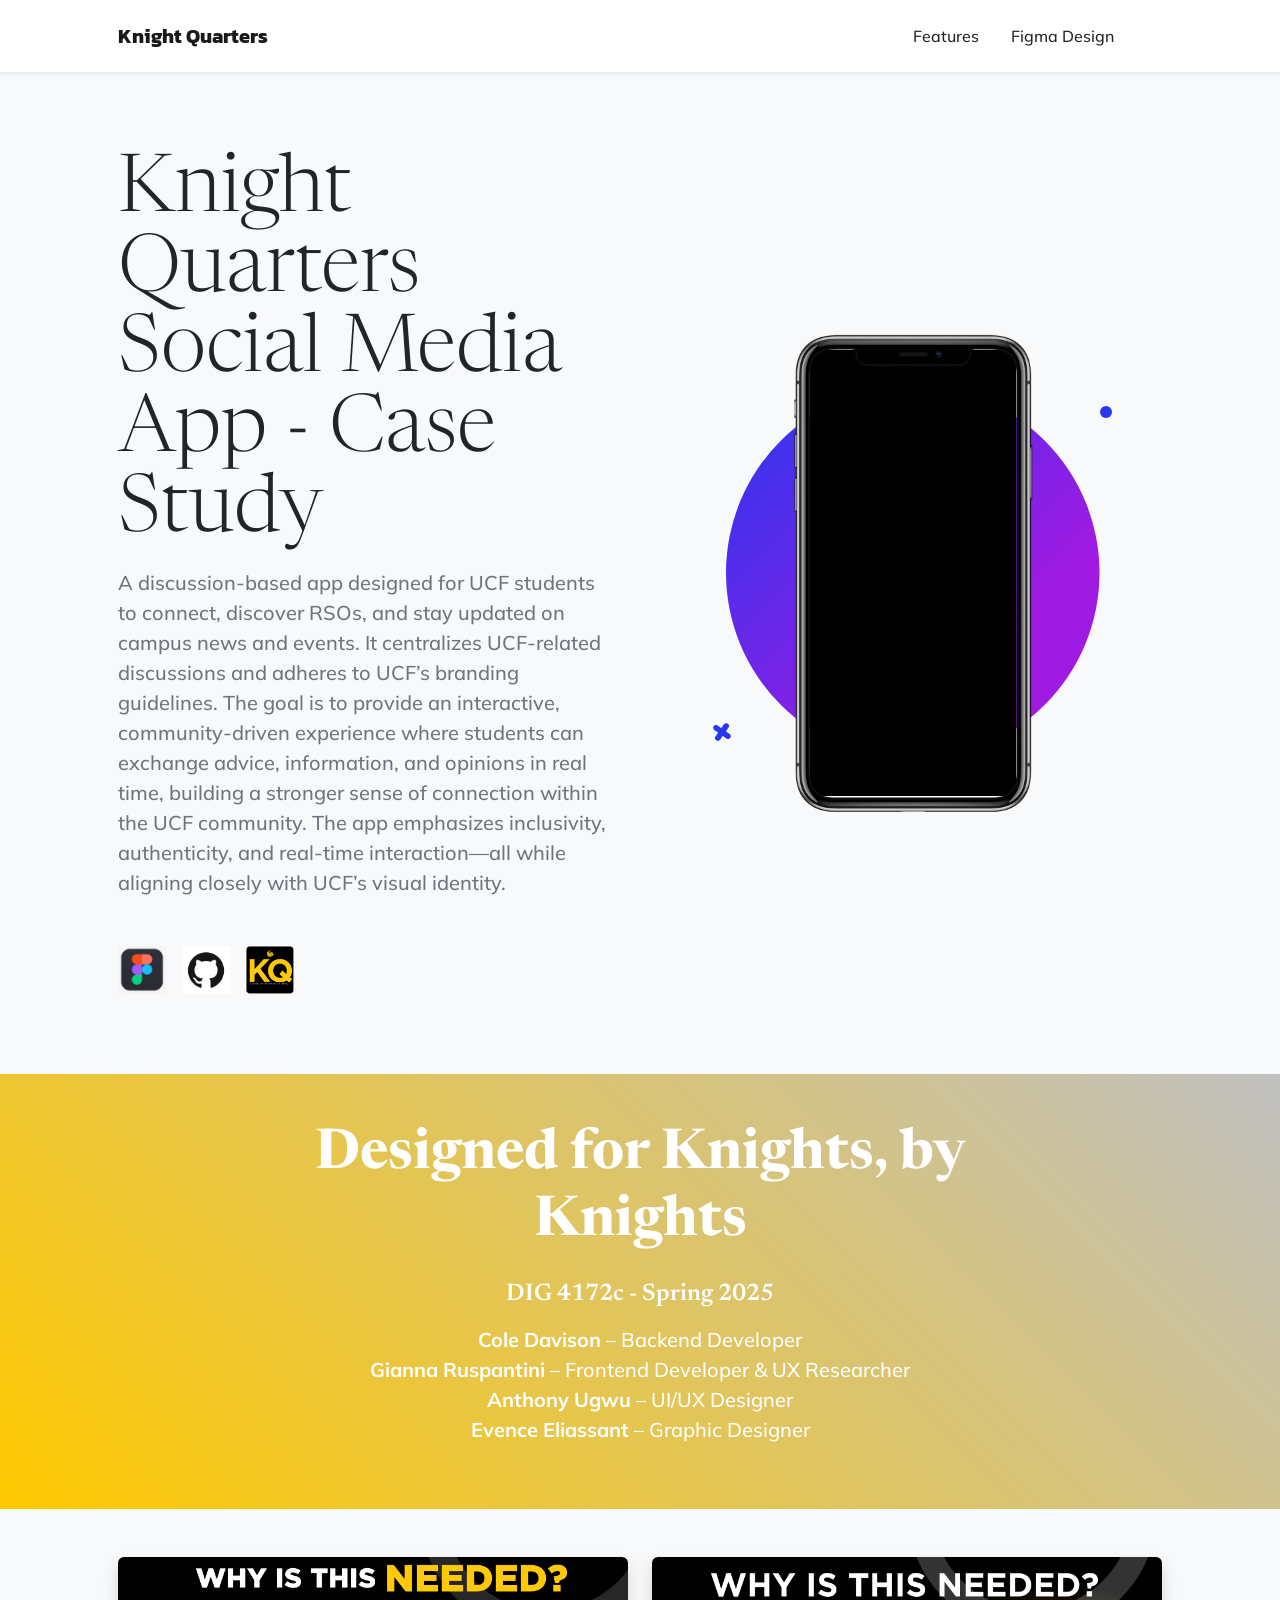
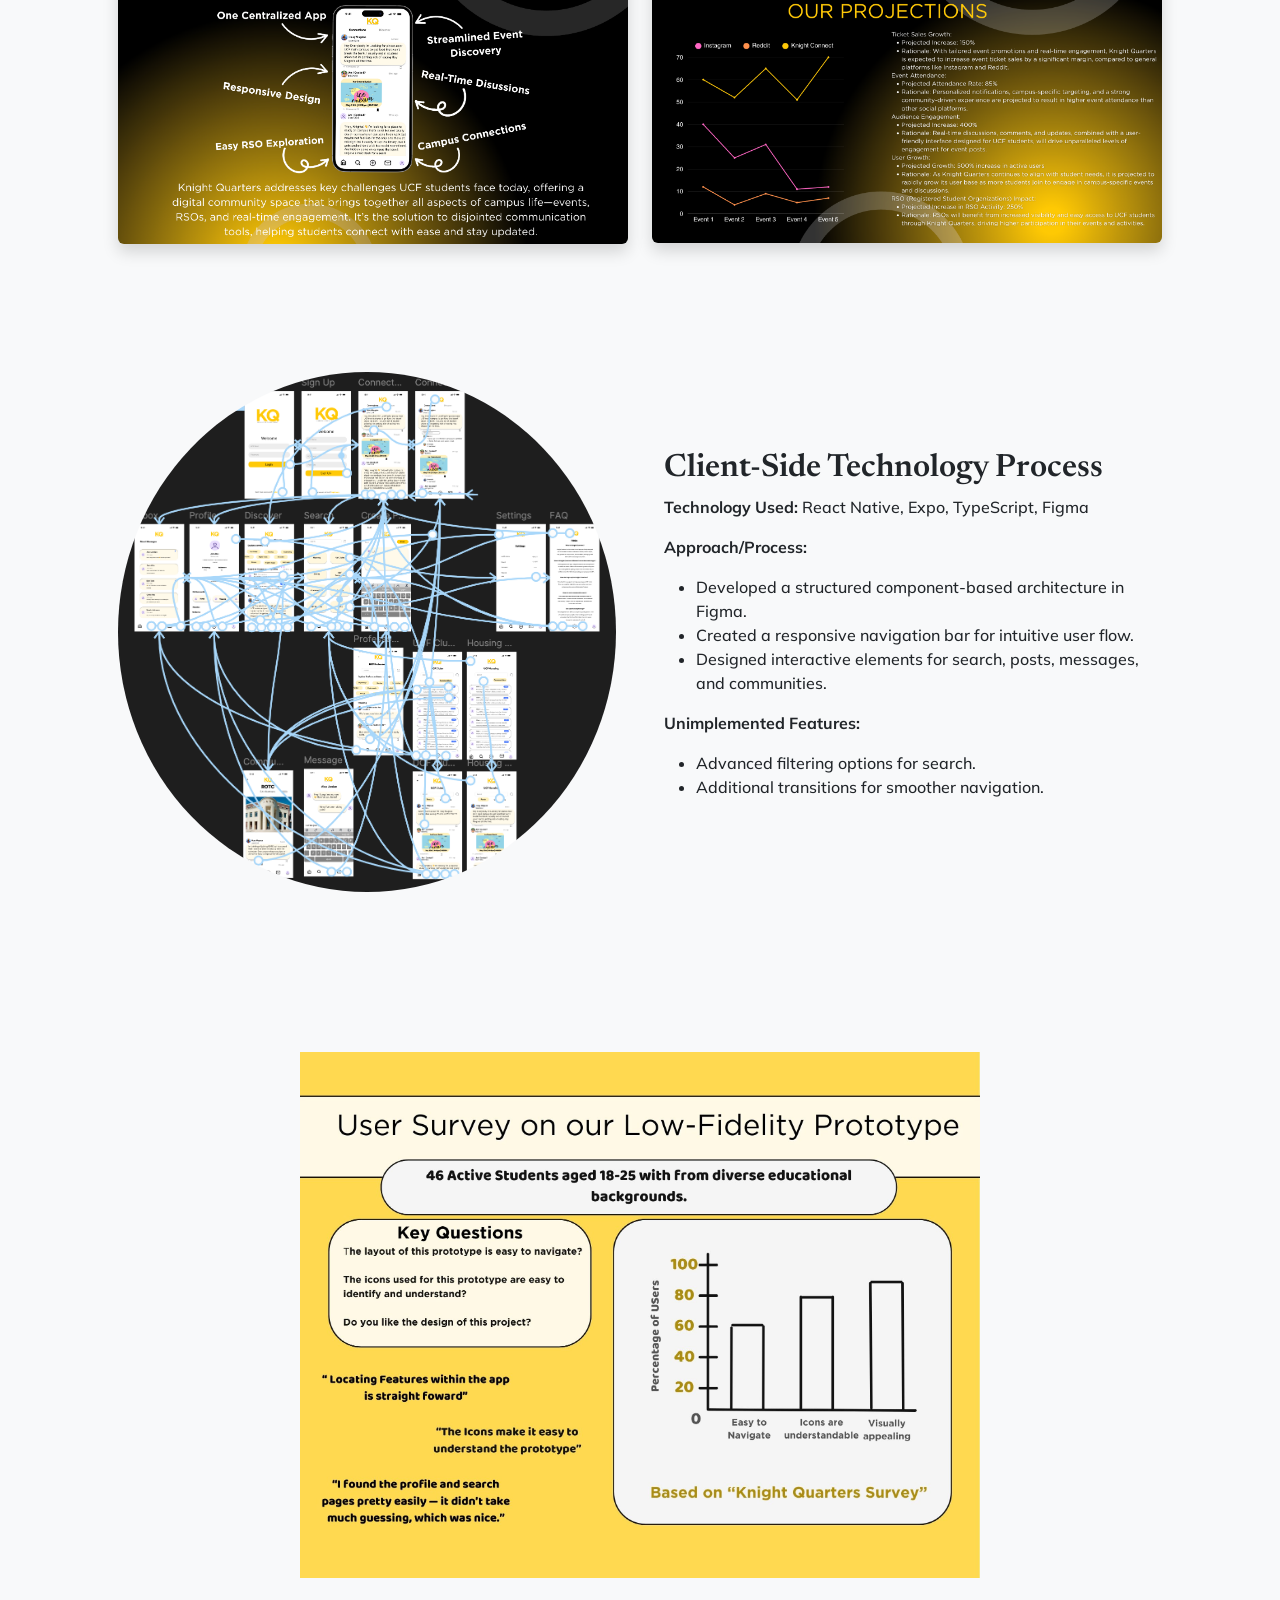
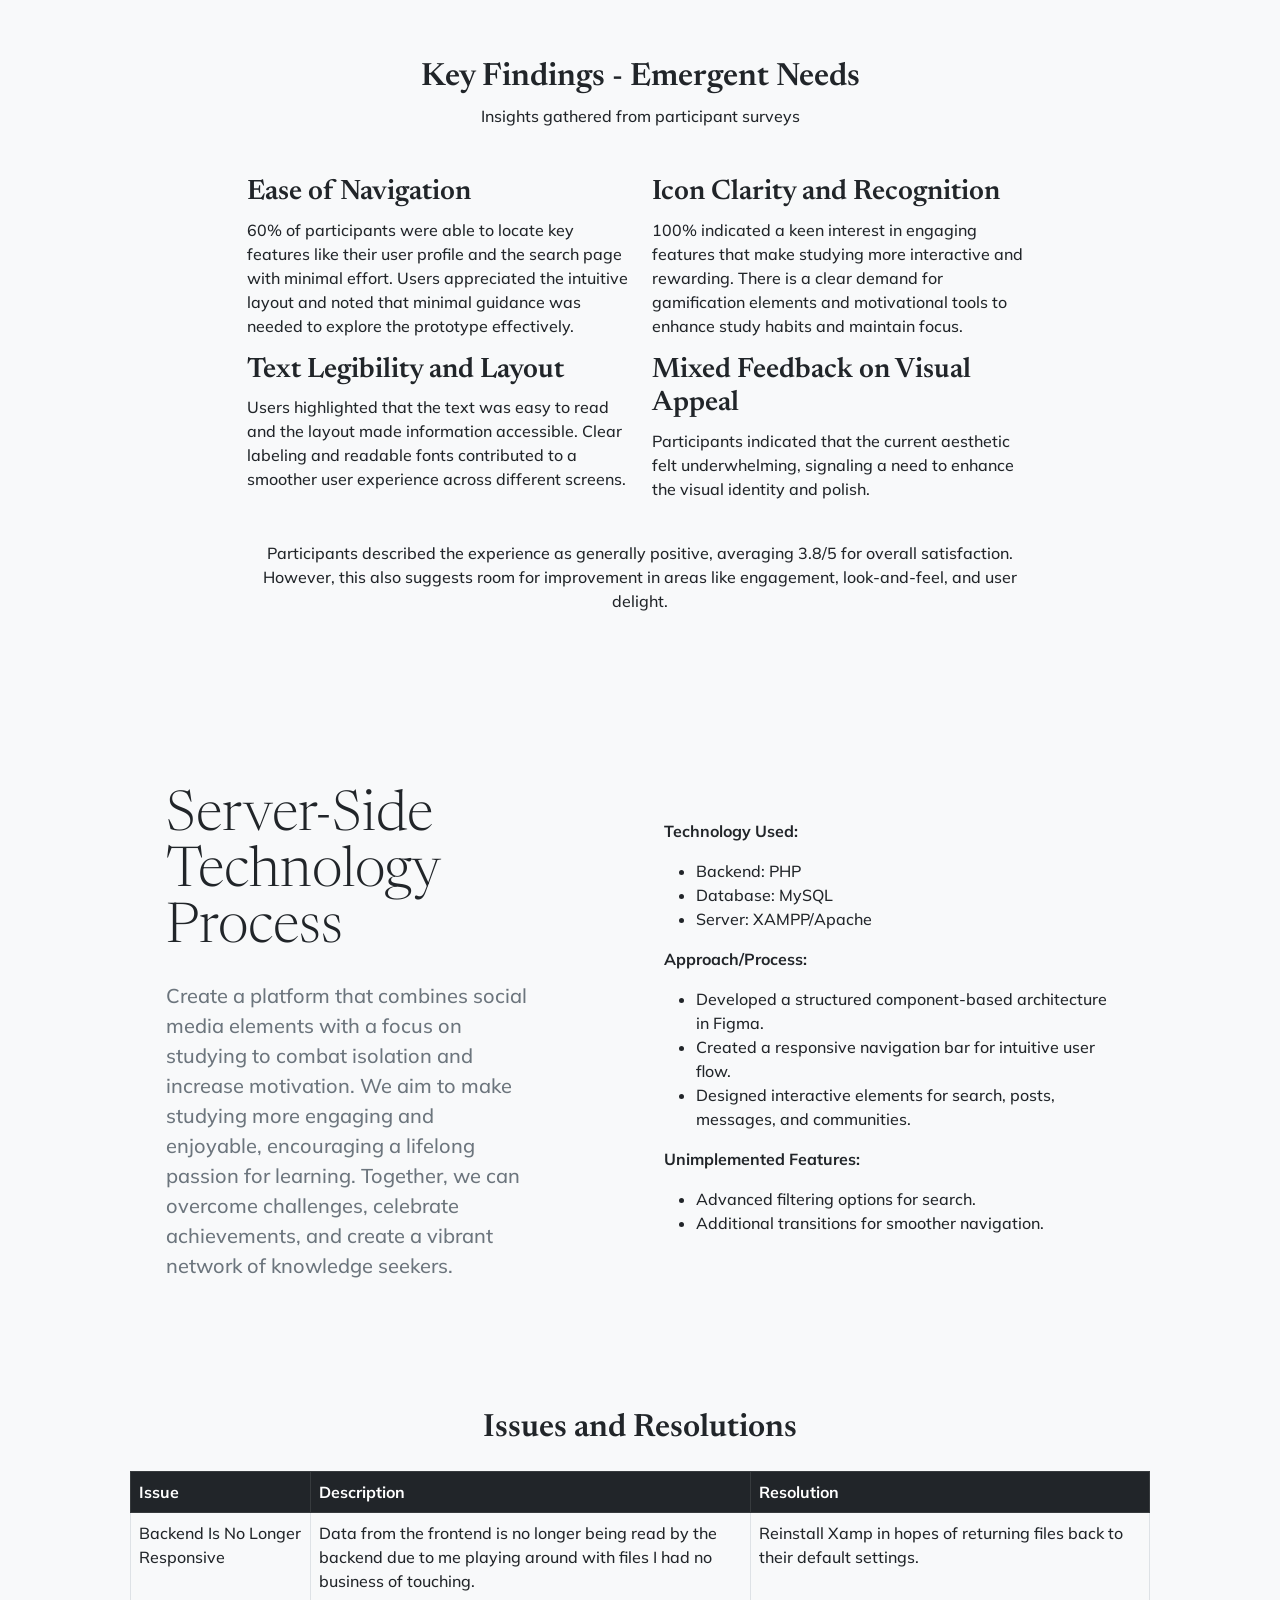
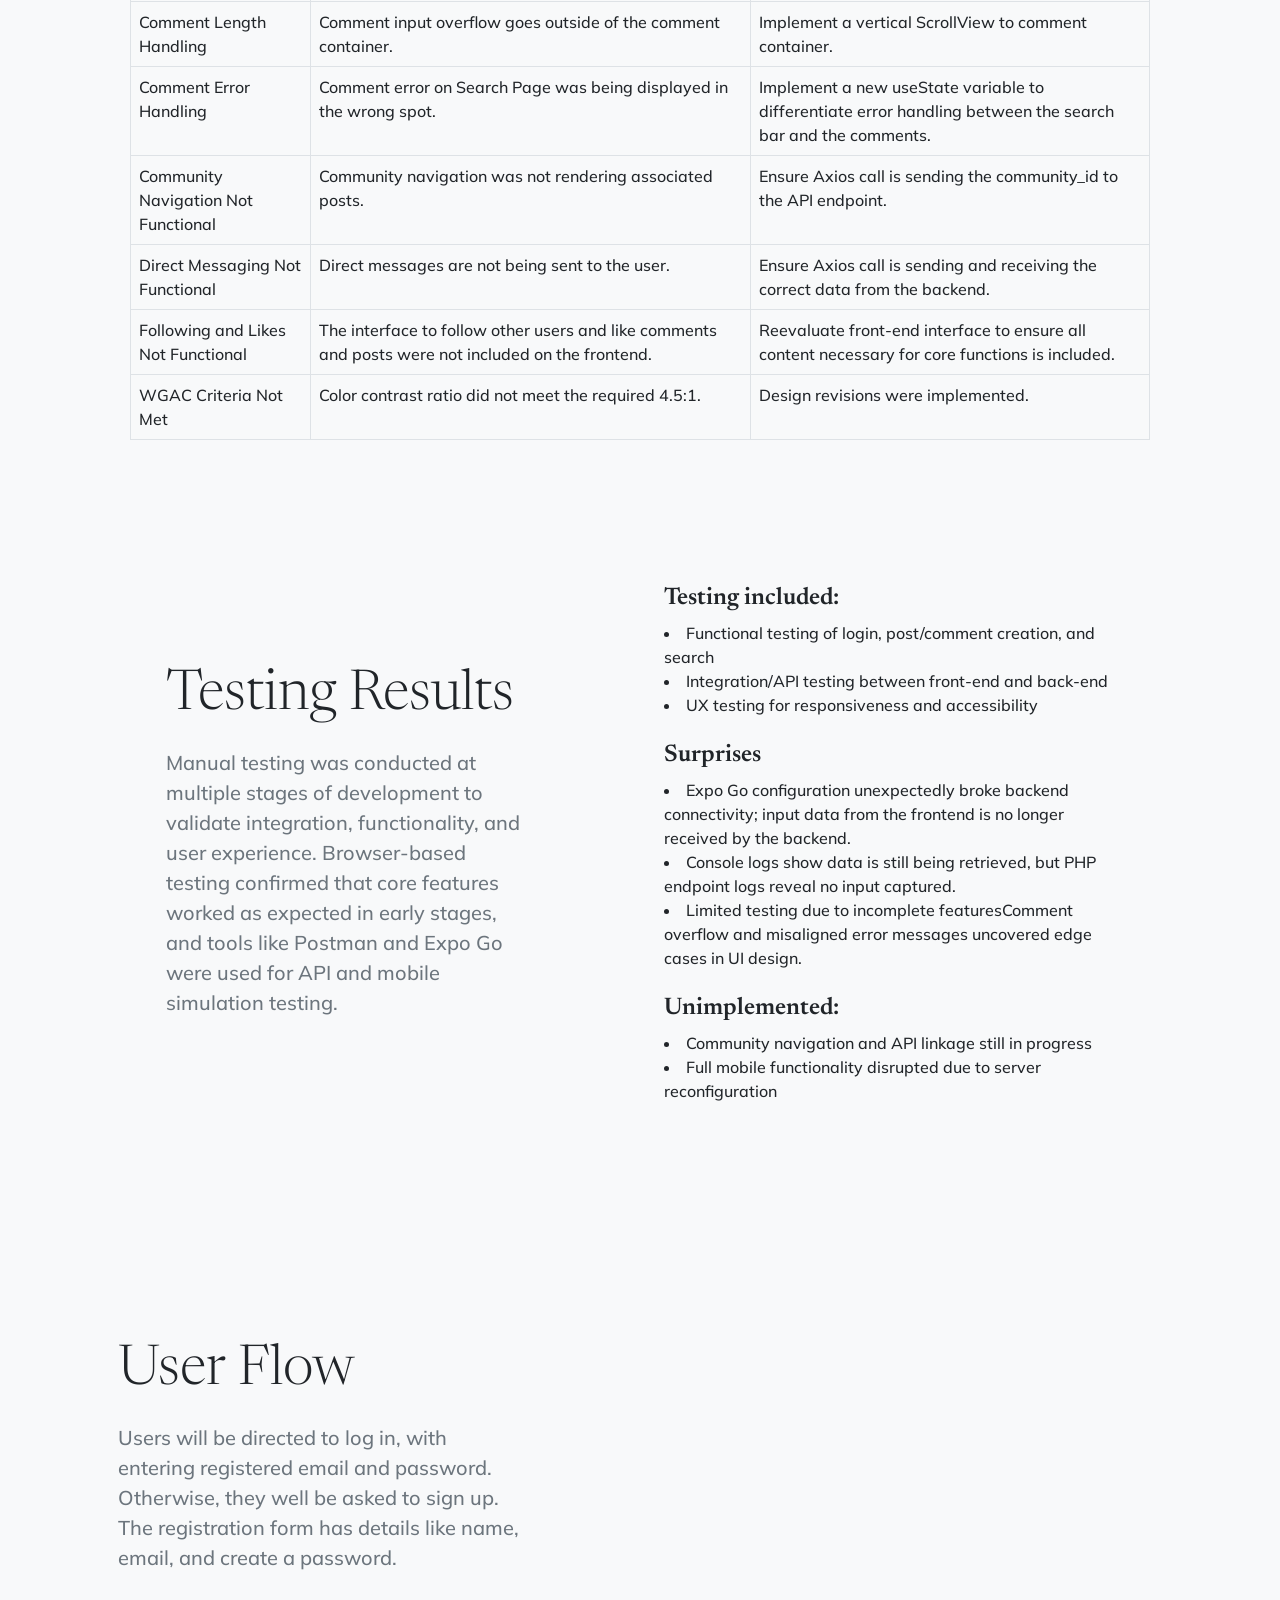
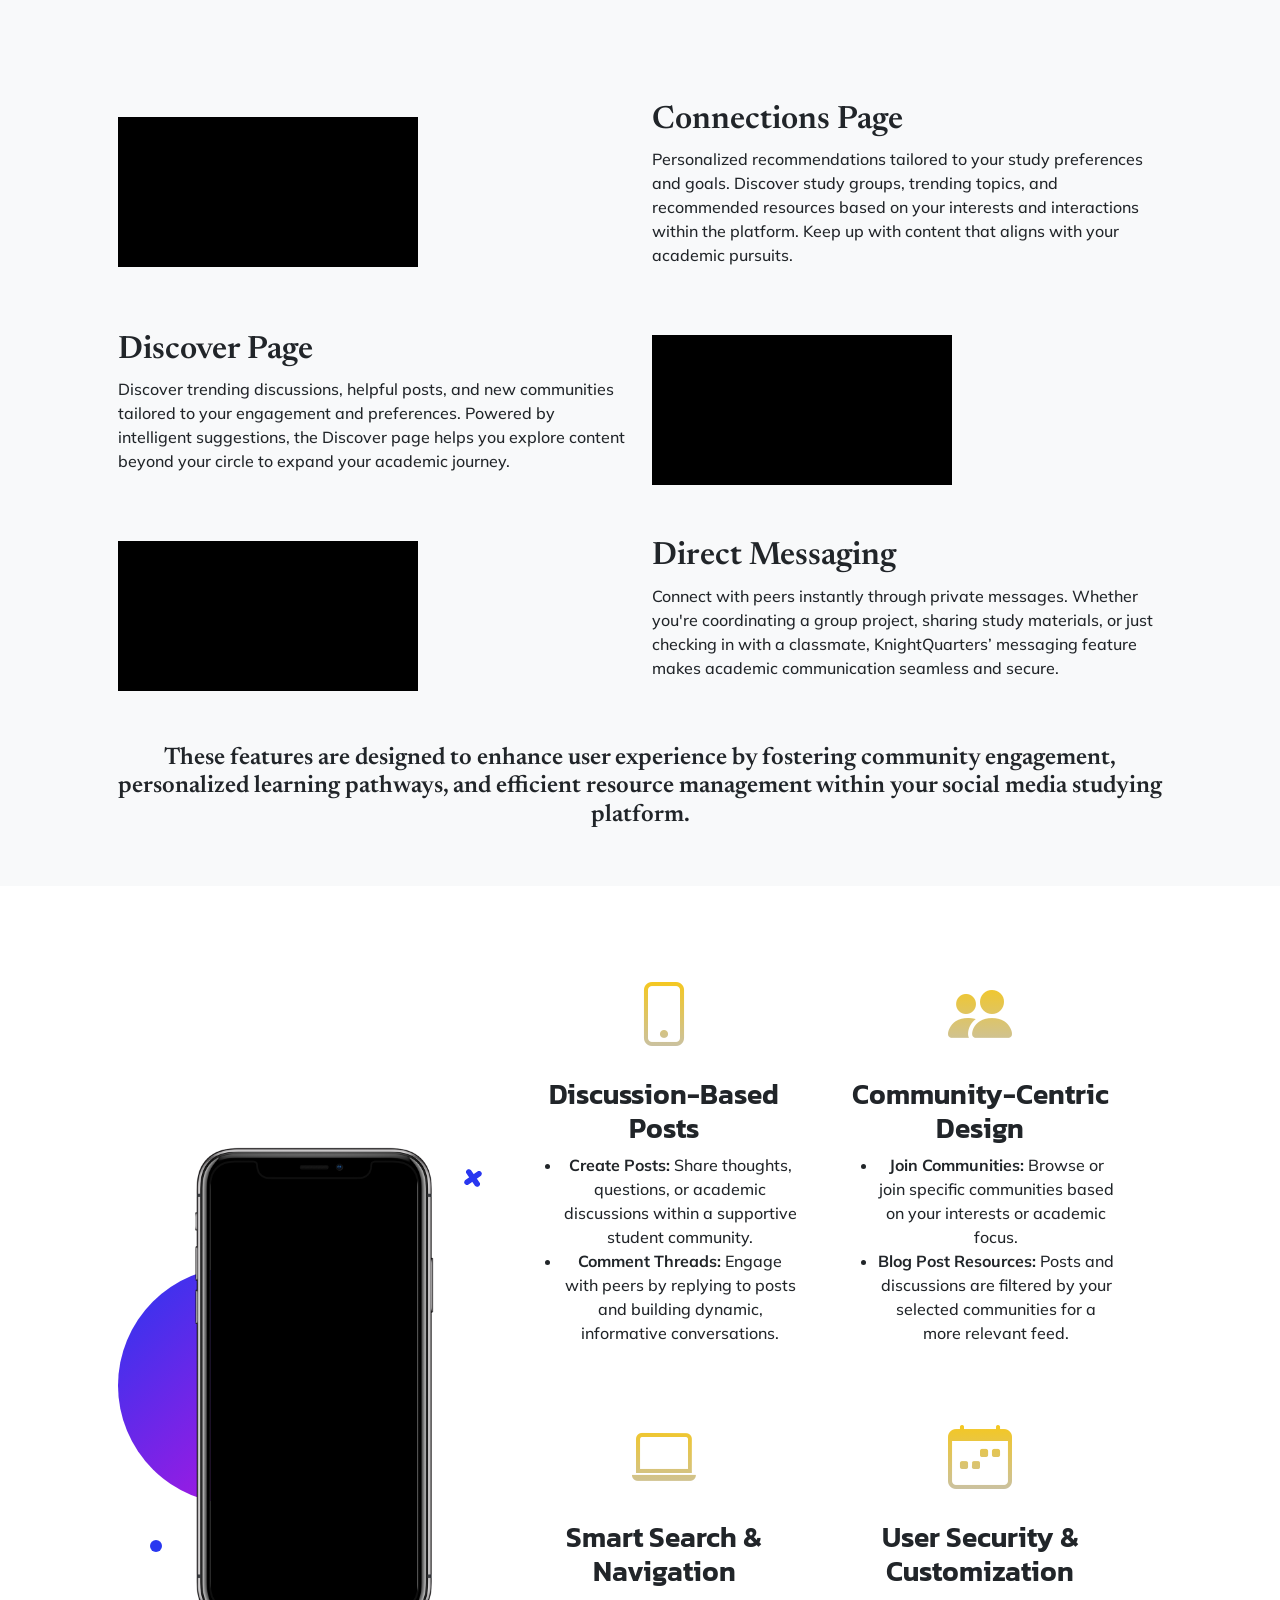
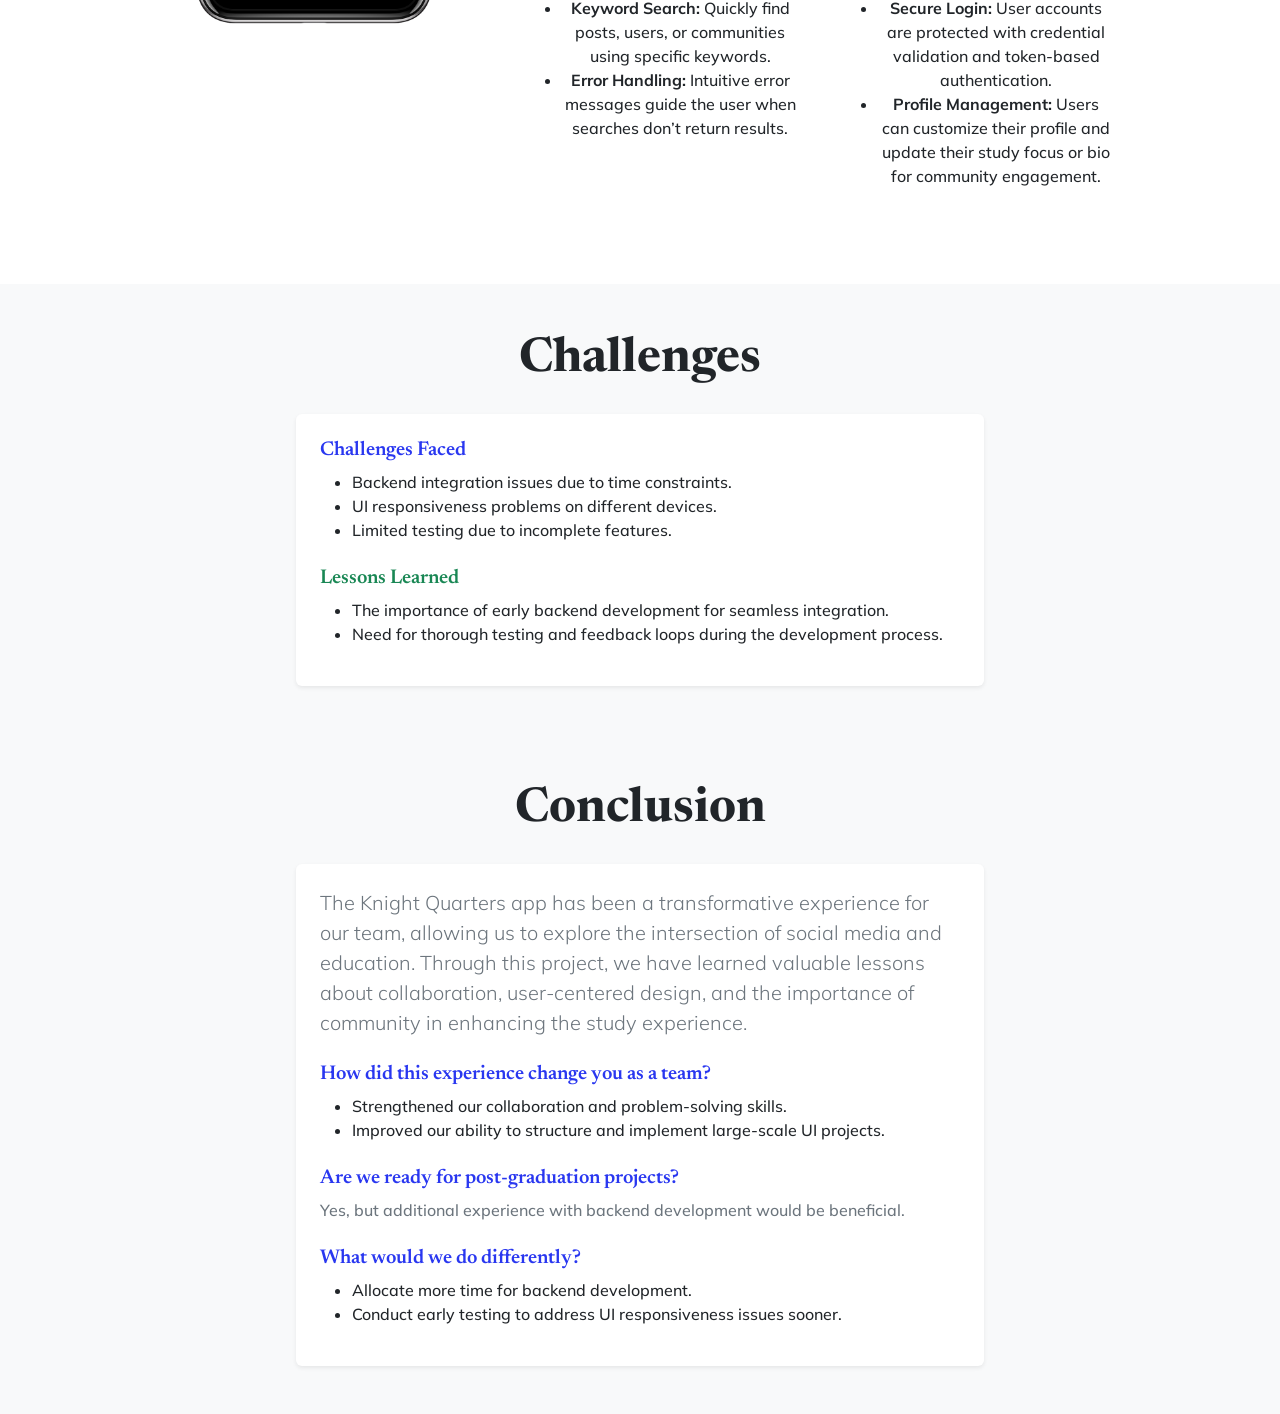
==== commit 9f023454: "needed/testing" ====
--- a/index.html
+++ b/index.html
@@ -86,24 +86,37 @@
                 </div>
             </div>
         </header>
-        <!-- Quote/testimonial aside-->
-        <aside class="text-center bg-gradient-primary-to-secondary">
-            <div class="container px-5">
-                <div class="row gx-5 justify-content-center">
-                    <div class="col-xl-8">
-                        <div class="text-white mb-4">
-                            <h2 class="display-4 lh-1 mb-4">Designed for Knights, by Knights</h2>
-                        <div class="h2 fs-1 text-white mb-4"><p>DIG 4172c - Spring 2025</p>
-                            <ul> 
-                                <li>Cole Davison - Backend Developer</li>
-                                <li>Gianna Ruspantini - Frontend Developer & UX Researcher</li>
-                                <li>Anthony Ugwu - UI/UX Designer</li>
-                                <li>Evence Eliassant - Graphic Designer</li>
-                            </ul></div>
-                    </div>
-                </div>
-            </div>
-        </aside>
+<!-- Quote/Testimonial Aside -->
+<section class="bg-gradient-primary-to-secondary text-white py-5 text-center">
+    <div class="container px-5">
+        <div class="row justify-content-center">
+            <div class="col-xl-10">
+                <h2 class="display-4 fw-bold mb-4">Designed for Knights, by Knights</h2>
+                <p class="h4 mb-3">DIG 4172c - Spring 2025</p>
+                <ul class="list-unstyled fs-5">
+                    <li><strong>Cole Davison</strong> – Backend Developer</li>
+                    <li><strong>Gianna Ruspantini</strong> – Frontend Developer & UX Researcher</li>
+                    <li><strong>Anthony Ugwu</strong> – UI/UX Designer</li>
+                    <li><strong>Evence Eliassant</strong> – Graphic Designer</li>
+                </ul>
+            </div>
+        </div>
+    </div>
+</section>
+
+<!-- Image Section -->
+<section class="py-5 bg-light text-center">
+    <div class="container px-5">
+        <div class="row justify-content-center g-4">
+            <div class="col-xl-6">
+                <img src="assets/img/thewhy.jpg" alt="Knight Quarters prototype image 1" class="img-fluid rounded shadow" />
+            </div>
+            <div class="col-xl-6">
+                <img src="assets/img/Thewhy1.jpg" alt="Knight Quarters prototype image 2" class="img-fluid rounded shadow" />
+            </div>
+        </div>
+    </div>
+</section>
 
 
         <section class="bg-light">
@@ -135,7 +148,59 @@
             </div>
         </section>
         
-
+        <section class="bg-light">
+            <div class="container px-5">
+                <div class="row gx-5 justify-content-center">
+                    <div class="col-xl-8 text-center">
+                        <img style="max-width: 100%; max-height: 100%;" src="assets/img/User Survey on our low fidelity prototype (1).jpg" alt="Image description"  />
+                    </div>
+                </div>
+                <section class="bg-light">
+                    <div class="container px-5">
+                        <div class="row justify-content-center">
+                            <div class="col-lg-10">
+                                <div class="text-center mb-5">
+                                    <h2 class="section-heading">Key Findings - Emergent Needs</h2>
+                                    <p class="section-subheading">Insights gathered from participant surveys</p>
+                                </div>
+                                <div class="row">
+                                    <div class="col-md-6">
+                                        <div class="key-finding-item">
+                                            <h3>Ease of Navigation
+                                            </h3>
+                                            <p>60% of participants were able to locate key features like their user profile and the search page with minimal effort. Users appreciated the intuitive layout and noted that minimal guidance was needed to explore the prototype effectively.</p>
+                                        </div>
+                                    </div>
+                                    <div class="col-md-6">
+                                        <div class="key-finding-item">
+                                            <h3>Icon Clarity and Recognition
+                                            </h3>
+                                            <p>100% indicated a keen interest in engaging features that make studying more interactive and rewarding. There is a clear demand for gamification elements and motivational tools to enhance study habits and maintain focus.</p>
+                                        </div>
+                                    </div>
+                                    <div class="col-md-6">
+                                        <div class="key-finding-item">
+                                            <h3>Text Legibility and Layout
+                                            </h3>
+                                            <p>Users highlighted that the text was easy to read and the layout made information accessible. Clear labeling and readable fonts contributed to a smoother user experience across different screens.</p>
+                                        </div>
+                                    </div>
+                                    <div class="col-md-6">
+                                        <div class="key-finding-item">
+                                            <h3>Mixed Feedback on Visual Appeal</h3>
+                                            <p>Participants indicated that the current aesthetic felt underwhelming, signaling a need to enhance the visual identity and polish.</p>
+                                        </div>
+                                    </div>
+                                </div>
+                                <div class="text-center mt-4">
+                                    <p class="section-paragraph">Participants described the experience as generally positive, averaging 3.8/5 for overall satisfaction. However, this also suggests room for improvement in areas like engagement, look-and-feel, and user delight.
+
+                                    </p>
+                                </div>
+                            </div>
+                        </div>
+                    </div>
+                </section>
         
 
 
@@ -173,15 +238,62 @@
             </div>
         </section>
 
-
-
-        <section class="bg-light">
-            <div class="container px-5">
-                <div class="row gx-5 justify-content-center">
-                    <div class="col-xl-8 text-center">
-                        <img style="max-width: 100%; max-height: 100%;" src="assets/img/User Survey on our low fidelity prototype (1).jpg" alt="Image description">
-                    </div>
-                </div>
+        <section class="py-5">
+            <div class="container">
+              <h2 class="mb-4 text-center">Issues and Resolutions</h2>
+              <div class="table-responsive">
+                <table class="table table-bordered">
+                  <thead class="table-dark">
+                    <tr>
+                      <th>Issue</th>
+                      <th>Description</th>
+                      <th>Resolution</th>
+                    </tr>
+                  </thead>
+                  <tbody>
+                    <tr>
+                      <td>Backend Is No Longer Responsive</td>
+                      <td>Data from the frontend is no longer being read by the backend due to me playing around with files I had no business of touching.</td>
+                      <td>Reinstall Xamp in hopes of returning files back to their default settings.</td>
+                    </tr>
+                    <tr>
+                      <td>Comment Length Handling</td>
+                      <td>Comment input overflow goes outside of the comment container.</td>
+                      <td>Implement a vertical ScrollView to comment container.</td>
+                    </tr>
+                    <tr>
+                      <td>Comment Error Handling</td>
+                      <td>Comment error on Search Page was being displayed in the wrong spot.</td>
+                      <td>Implement a new useState variable to differentiate error handling between the search bar and the comments.</td>
+                    </tr>
+                    <tr>
+                      <td>Community Navigation Not Functional</td>
+                      <td>Community navigation was not rendering associated posts.</td>
+                      <td>Ensure Axios call is sending the community_id to the API endpoint.</td>
+                    </tr>
+                    <tr>
+                      <td>Direct Messaging Not Functional</td>
+                      <td>Direct messages are not being sent to the user.</td>
+                      <td>Ensure Axios call is sending and receiving the correct data from the backend.</td>
+                    </tr>
+                    <tr>
+                      <td>Following and Likes Not Functional</td>
+                      <td>The interface to follow other users and like comments and posts were not included on the frontend.</td>
+                      <td>Reevaluate front-end interface to ensure all content necessary for core functions is included.</td>
+                    </tr>
+                    <tr>
+                      <td>WGAC Criteria Not Met</td>
+                      <td>Color contrast ratio did not meet the required 4.5:1.</td>
+                      <td>Design revisions were implemented.</td>
+                    </tr>
+                  </tbody>
+                </table>
+              </div>
+            </div>
+          </section>
+          
+
+
                 <section class="bg-light">
                     <div class="container px-5">
                         <div class="row gx-5 align-items-center justify-content-center justify-content-lg-between">
@@ -213,51 +325,6 @@
 
 
 
-
-
-        
-        <section class="bg-light">
-            <div class="container px-5">
-                <div class="row justify-content-center">
-                    <div class="col-lg-10">
-                        <div class="text-center mb-5">
-                            <h2 class="section-heading">Key Findings - Emergent Needs</h2>
-                            <p class="section-subheading">Insights gathered from participant surveys</p>
-                        </div>
-                        <div class="row">
-                            <div class="col-md-6">
-                                <div class="key-finding-item">
-                                    <h3>Community and Support</h3>
-                                    <p>80% of participants expressed a strong desire for a platform that fosters community and emotional support during their study journey. They highlighted the importance of connecting with peers facing similar challenges and receiving encouragement.</p>
-                                </div>
-                            </div>
-                            <div class="col-md-6">
-                                <div class="key-finding-item">
-                                    <h3>Interactive Features</h3>
-                                    <p>75% indicated a keen interest in engaging features that make studying more interactive and rewarding. There is a clear demand for gamification elements and motivational tools to enhance study habits and maintain focus.</p>
-                                </div>
-                            </div>
-                            <div class="col-md-6">
-                                <div class="key-finding-item">
-                                    <h3>Resource Sharing</h3>
-                                    <p>70% emphasized the need for a platform that facilitates easy sharing and access to study resources. Users want a centralized hub where they can discover and share study materials, tips, and notes effortlessly.</p>
-                                </div>
-                            </div>
-                            <div class="col-md-6">
-                                <div class="key-finding-item">
-                                    <h3>Personalized Learning</h3>
-                                    <p>65% expressed interest in personalized learning features that cater to individual study preferences and learning styles. Adaptive learning paths and recommendations based on user progress were highlighted as beneficial.</p>
-                                </div>
-                            </div>
-                        </div>
-                        <div class="text-center mt-4">
-                            <p class="section-paragraph">These emergent needs underscore the importance of creating a social media studying platform that not only connects users but also enhances their study experience through interactive tools, robust resource sharing capabilities, and personalized learning opportunities.</p>
-                        </div>
-                    </div>
-                </div>
-            </div>
-        </section>
-                
 
 
         <section class="bg-light">
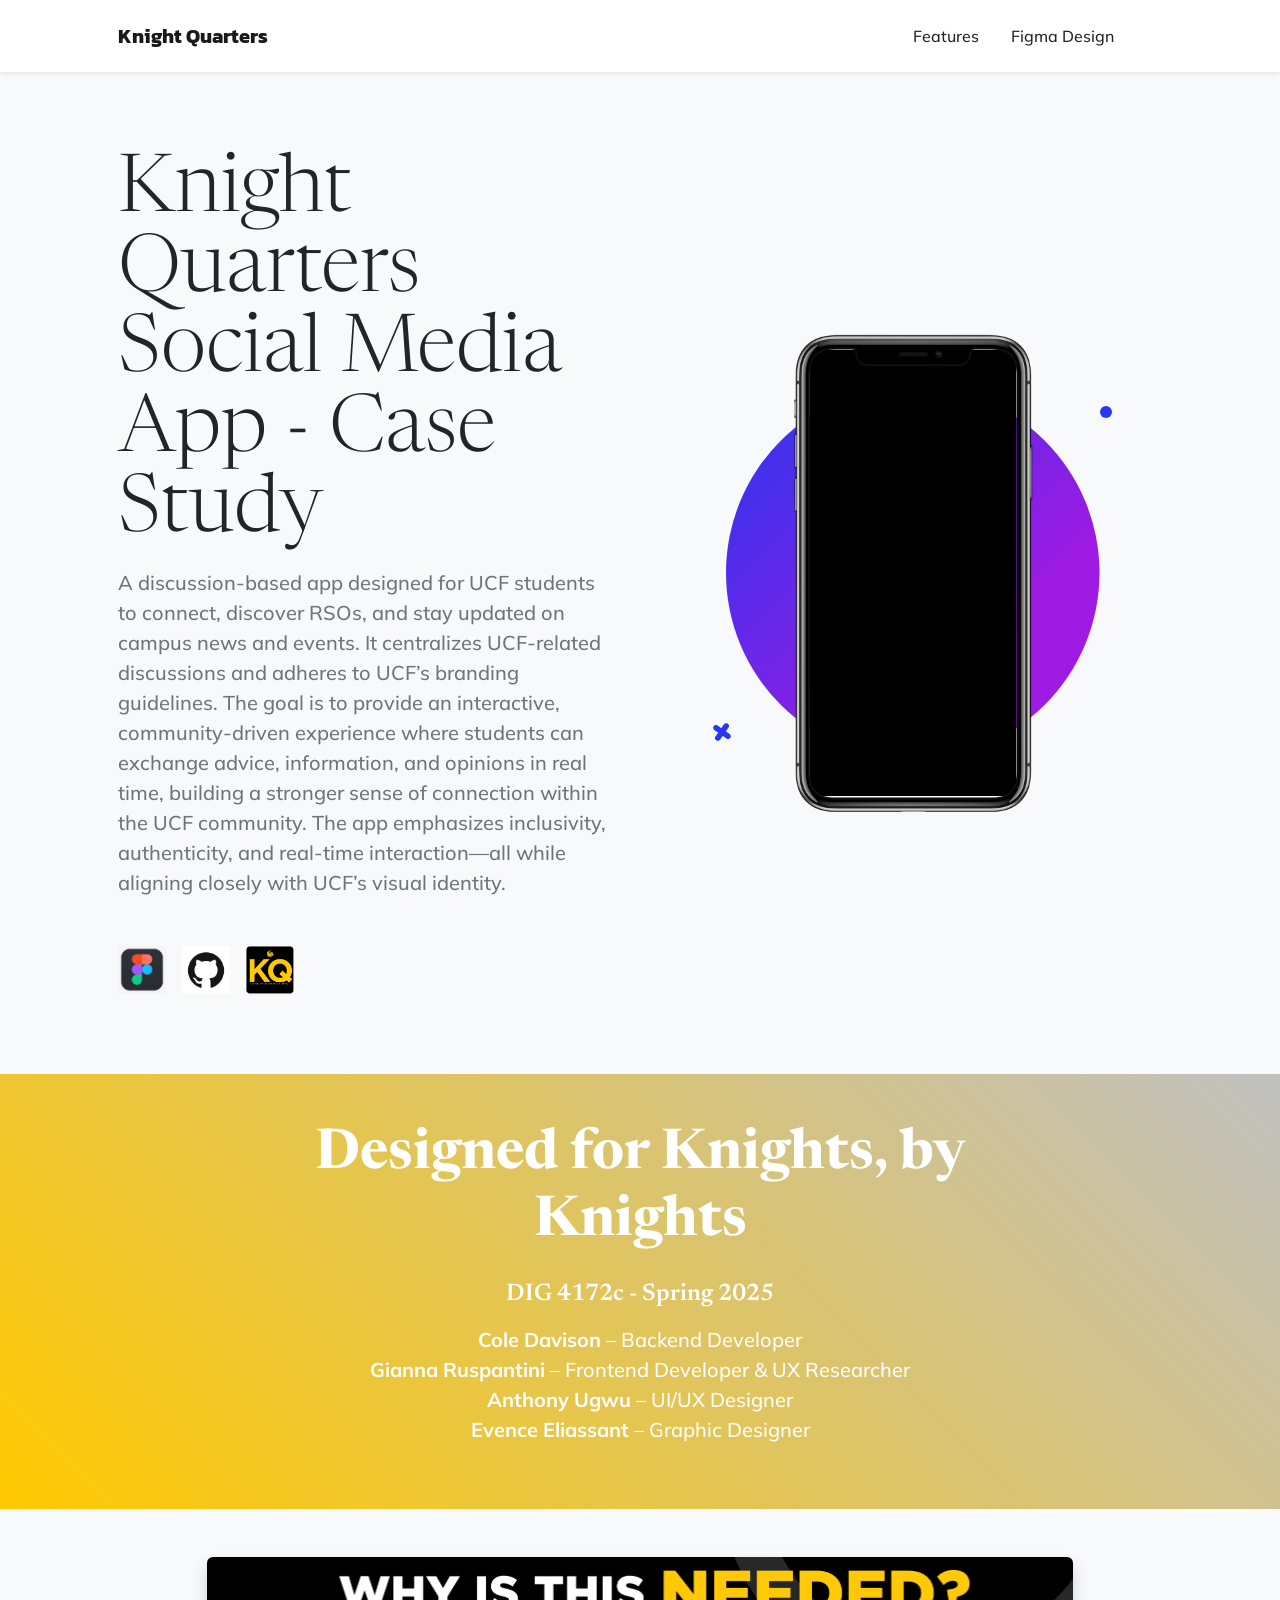
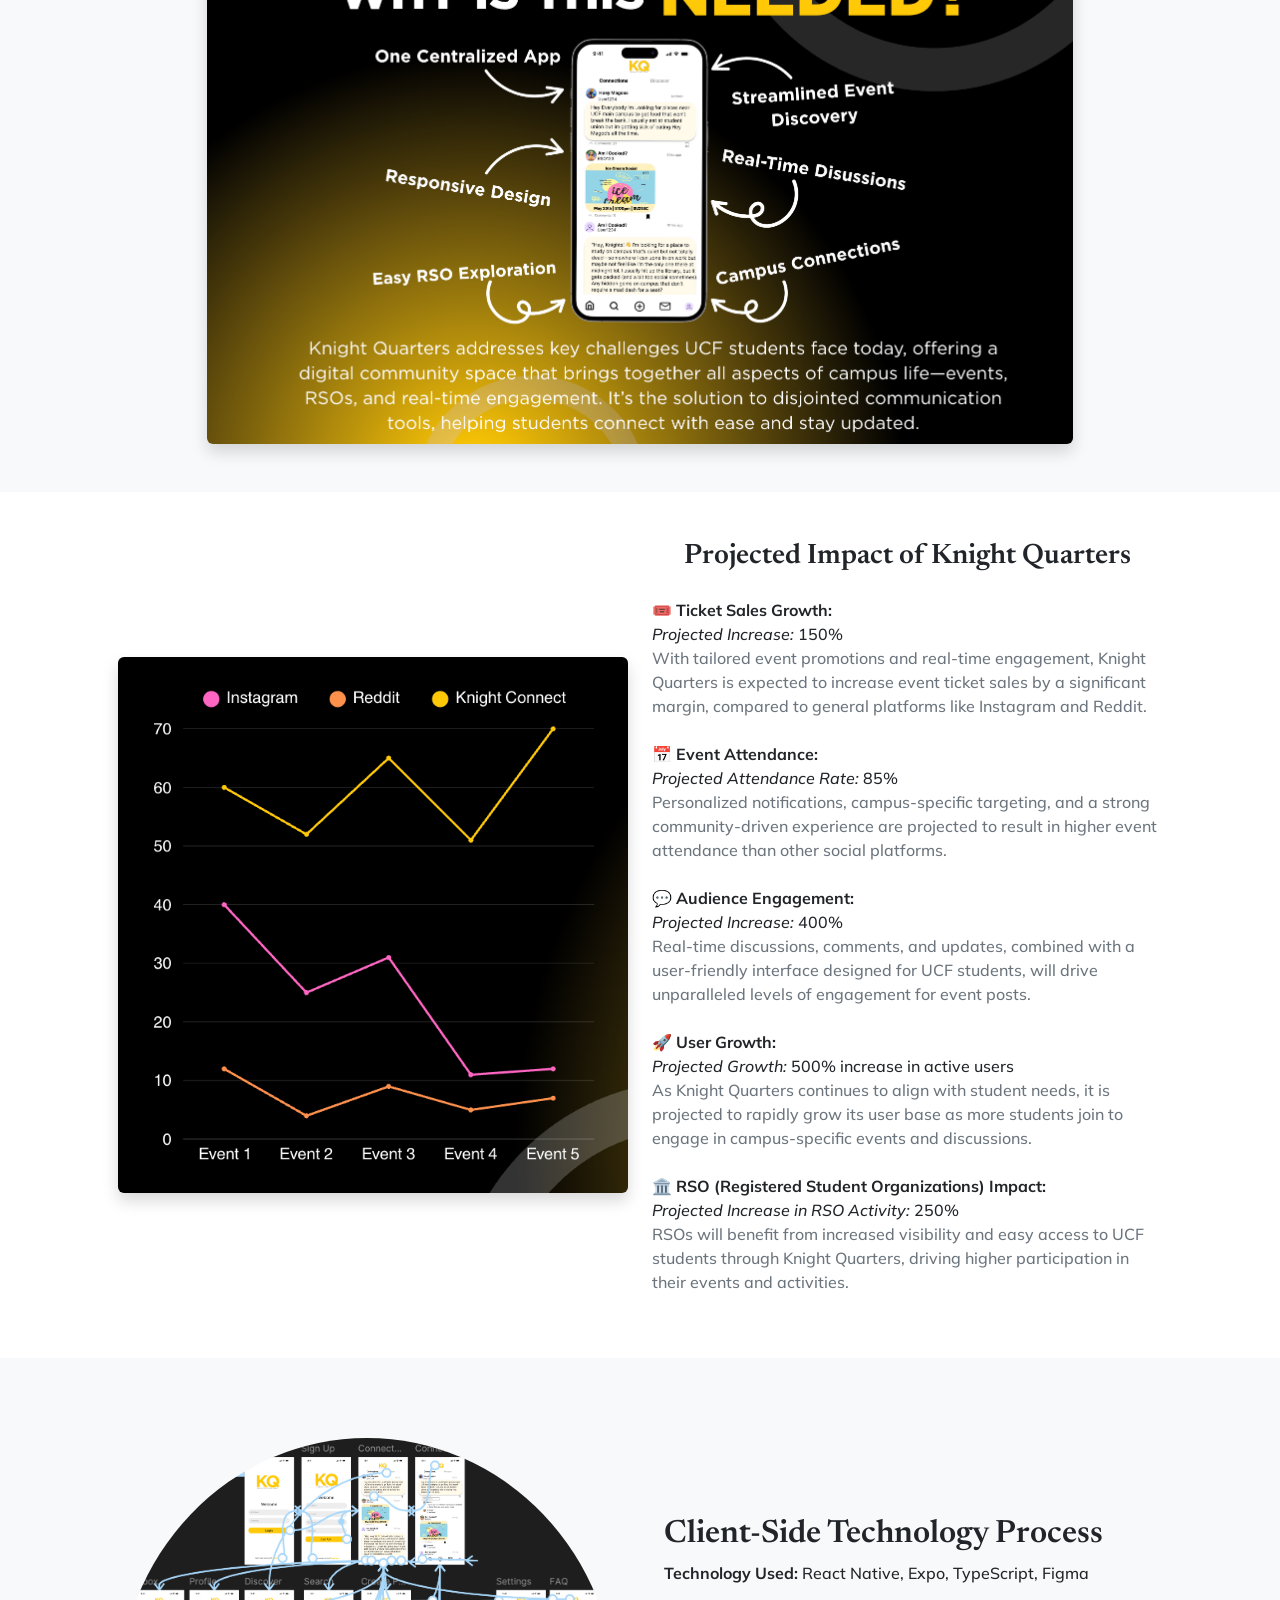
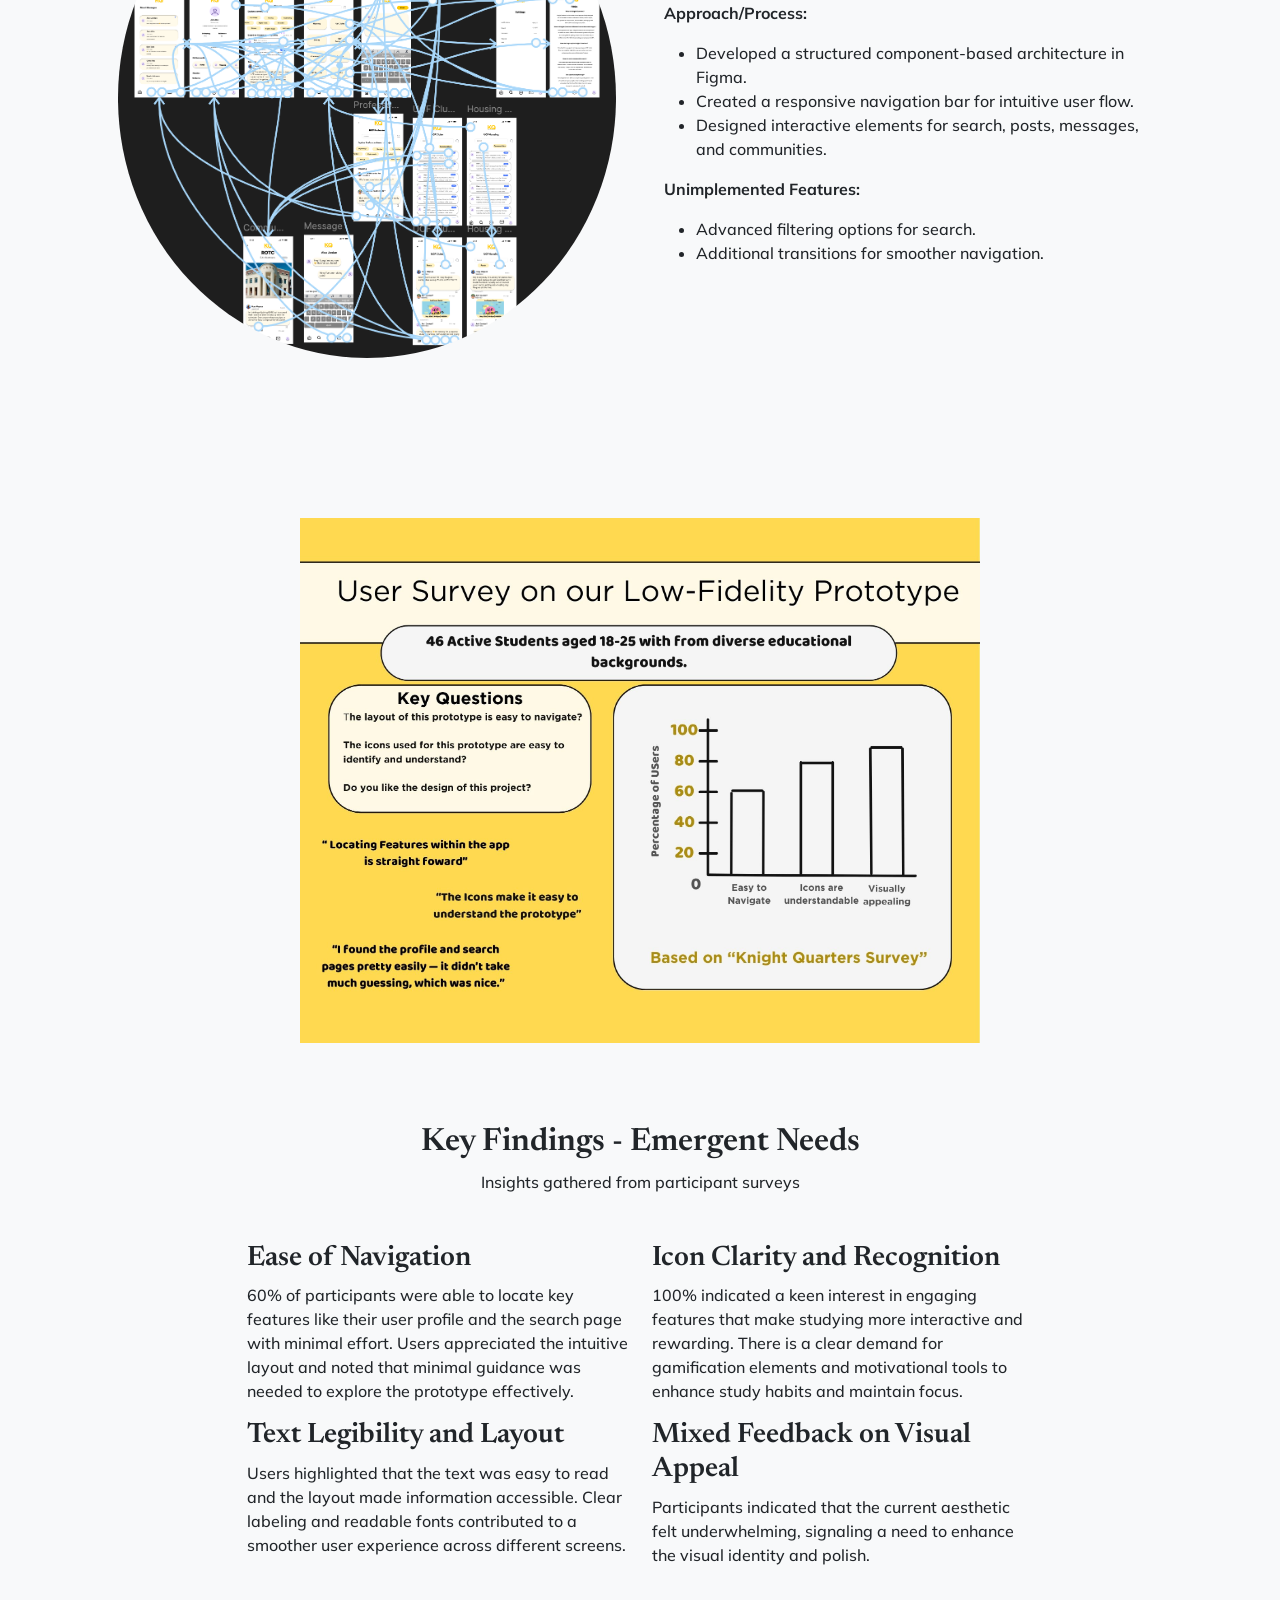
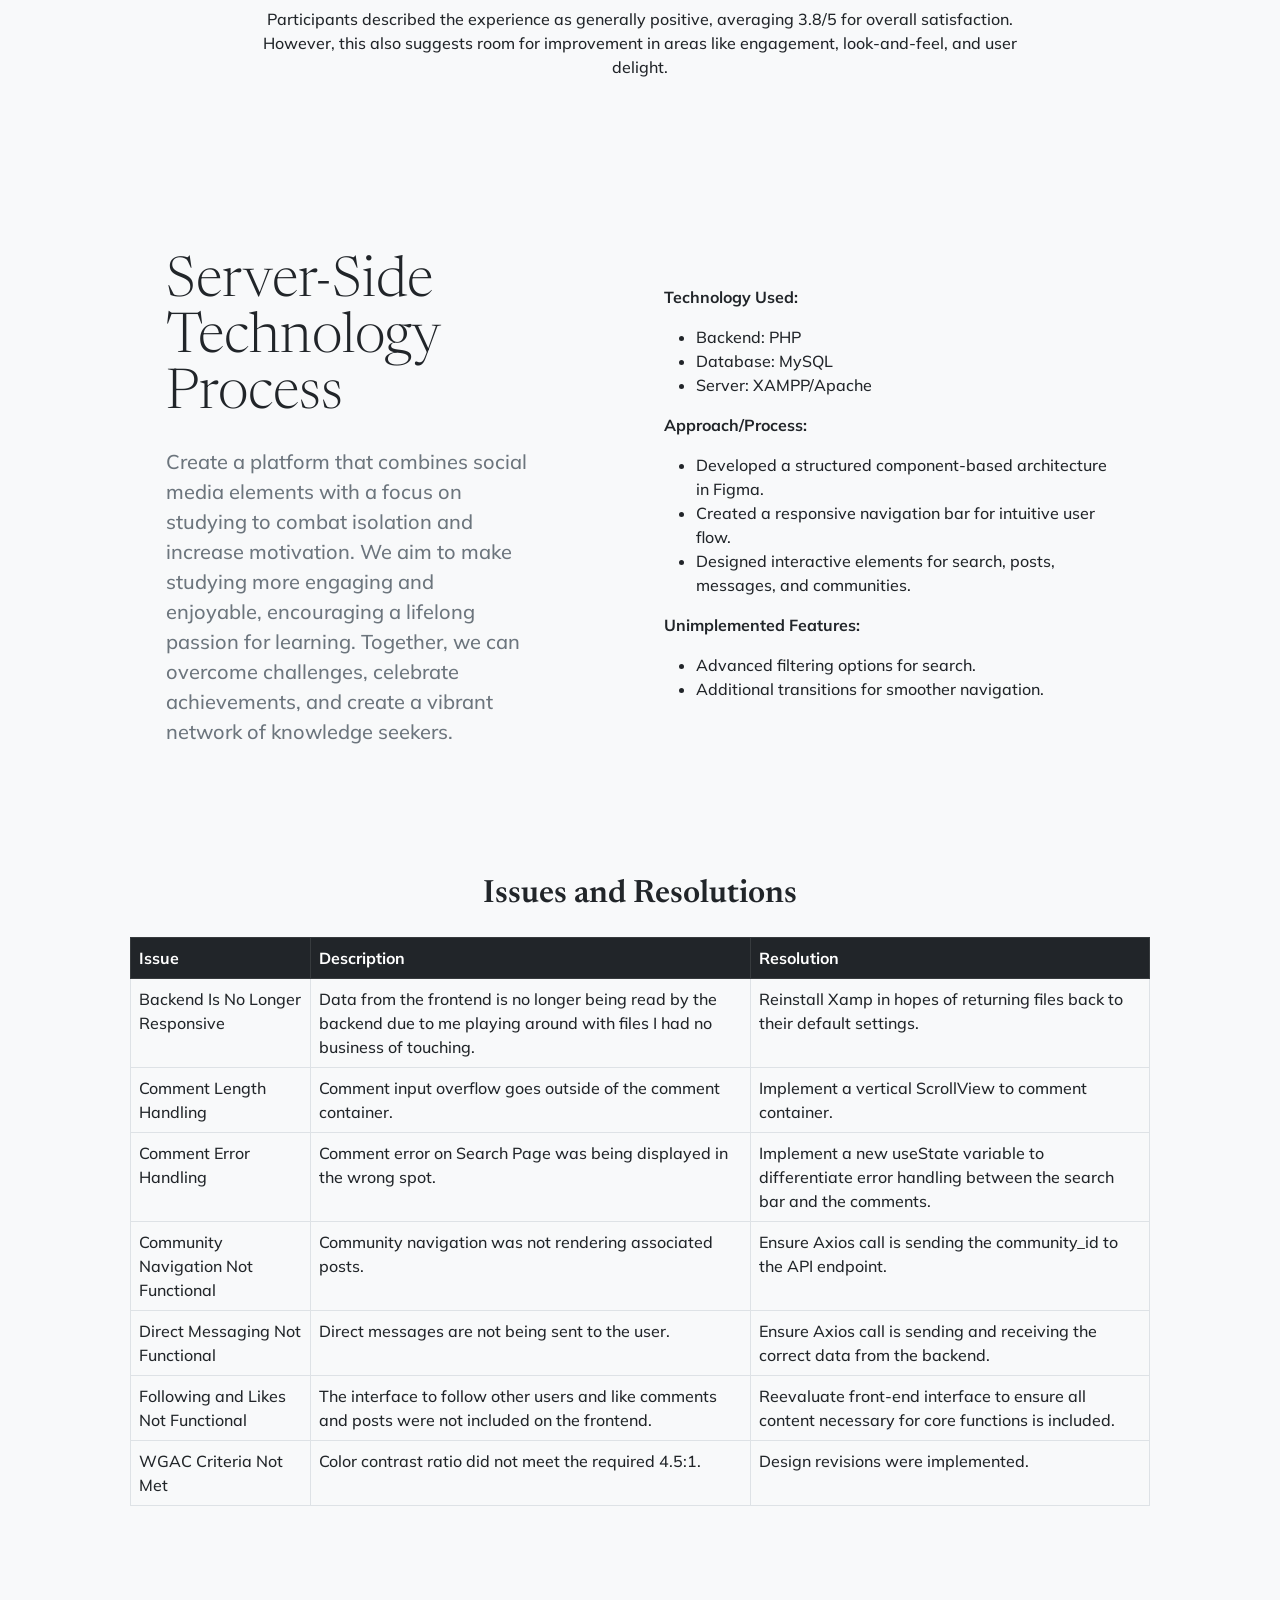
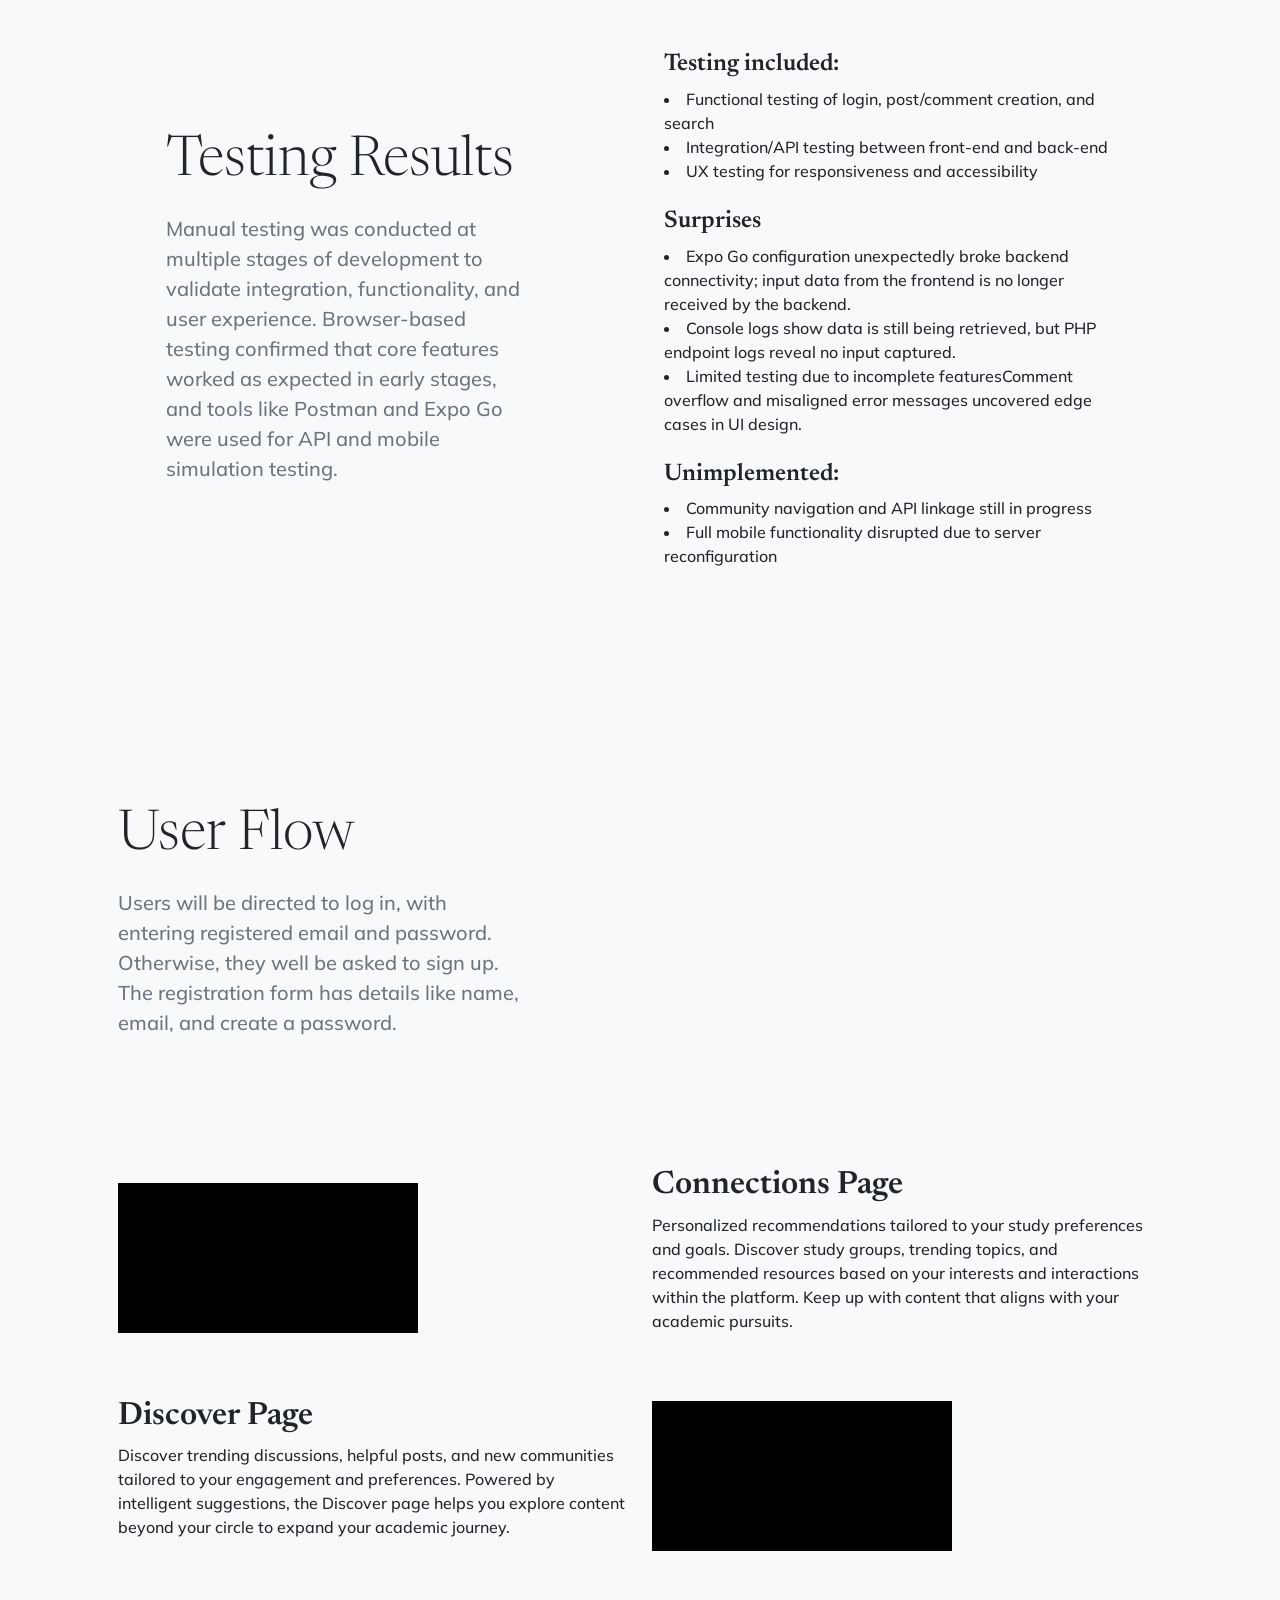
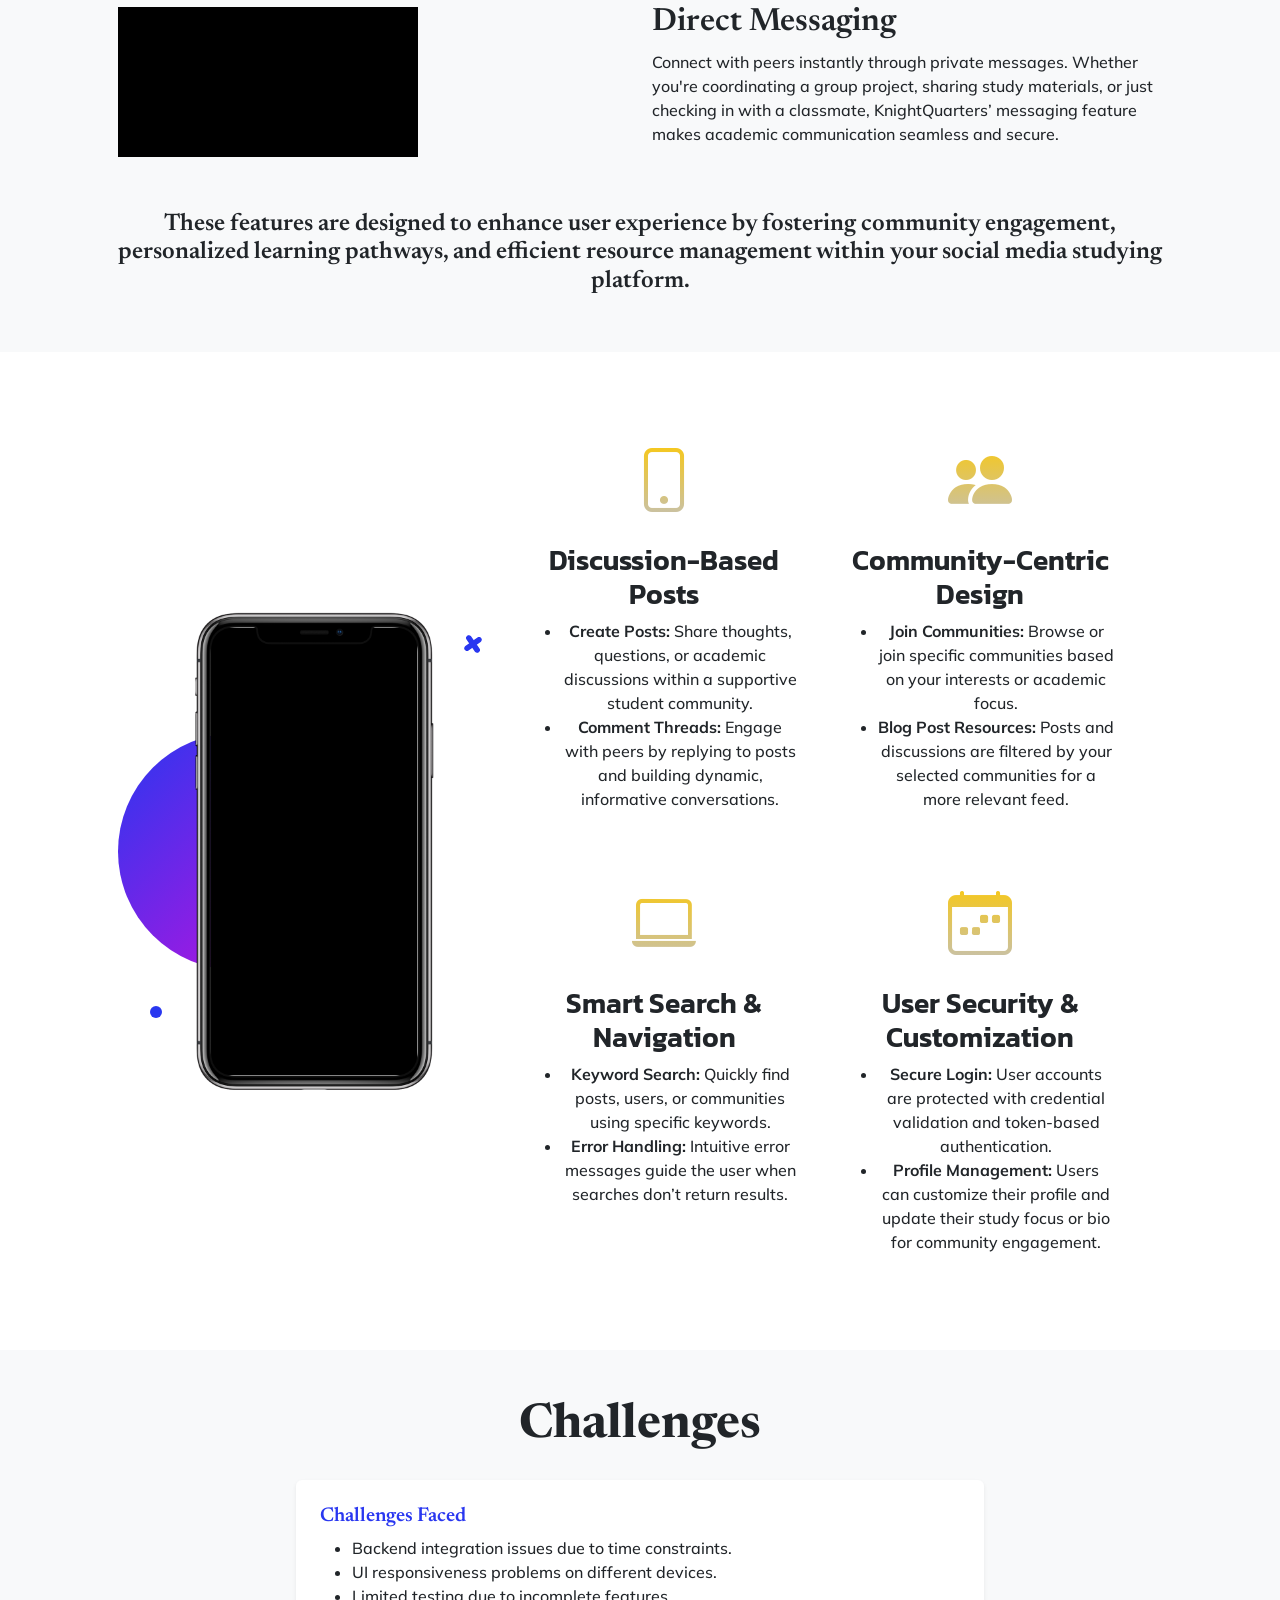
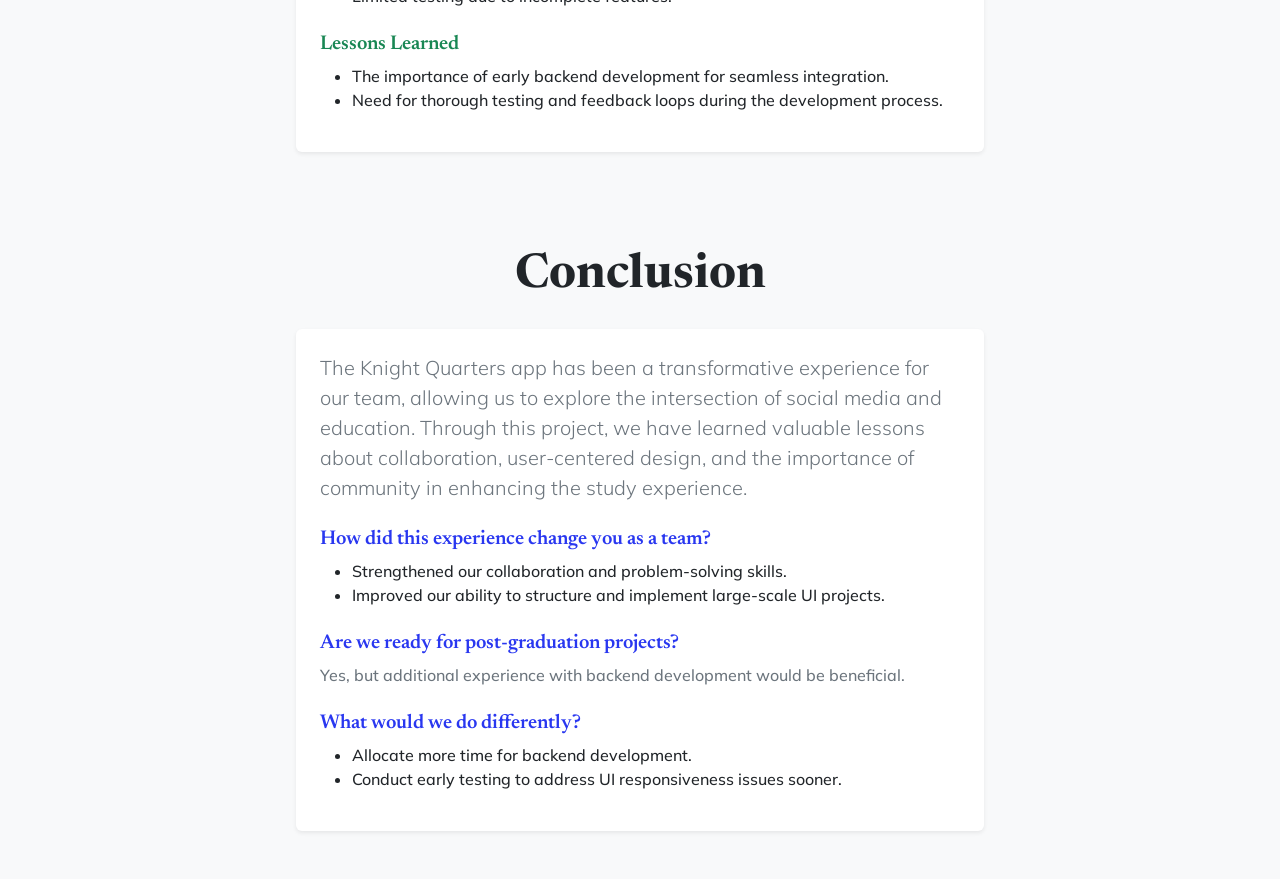
==== commit b36b395a: "projected impact" ====
--- a/index.html
+++ b/index.html
@@ -104,19 +104,62 @@
     </div>
 </section>
 
-<!-- Image Section -->
+<!-- Large Image Section -->
 <section class="py-5 bg-light text-center">
     <div class="container px-5">
-        <div class="row justify-content-center g-4">
-            <div class="col-xl-6">
-                <img src="assets/img/thewhy.jpg" alt="Knight Quarters prototype image 1" class="img-fluid rounded shadow" />
-            </div>
-            <div class="col-xl-6">
-                <img src="assets/img/Thewhy1.jpg" alt="Knight Quarters prototype image 2" class="img-fluid rounded shadow" />
-            </div>
+      <div class="row justify-content-center">
+        <div class="col-xl-10">
+          <img src="assets/img/thewhy.jpg" alt="Knight Quarters prototype image 1" class="img-fluid rounded shadow" style="width: 100%; max-height: none;" />
         </div>
+      </div>
     </div>
-</section>
+  </section>
+  
+  <!-- Image + Projected Impact Section -->
+  <section class="py-5 bg-white">
+    <div class="container px-5">
+      <div class="row justify-content-center g-4 align-items-center">
+        
+        <!-- Image on the Left -->
+        <div class="col-xl-6 text-center">
+          <img src="assets/img/Thewhy1.jpg" alt="Knight Quarters prototype image 2" class="img-fluid rounded shadow" />
+        </div>
+  
+        <!-- Insights on the Right -->
+        <div class="col-xl-6">
+          <h3 class="mb-4 text-center">Projected Impact of Knight Quarters</h3>
+          <ul class="list-unstyled">
+            <li class="mb-4">
+              <strong>🎟️ Ticket Sales Growth:</strong><br>
+              <em>Projected Increase:</em> 150%<br>
+              <span class="text-muted">With tailored event promotions and real-time engagement, Knight Quarters is expected to increase event ticket sales by a significant margin, compared to general platforms like Instagram and Reddit.</span>
+            </li>
+            <li class="mb-4">
+              <strong>📅 Event Attendance:</strong><br>
+              <em>Projected Attendance Rate:</em> 85%<br>
+              <span class="text-muted">Personalized notifications, campus-specific targeting, and a strong community-driven experience are projected to result in higher event attendance than other social platforms.</span>
+            </li>
+            <li class="mb-4">
+              <strong>💬 Audience Engagement:</strong><br>
+              <em>Projected Increase:</em> 400%<br>
+              <span class="text-muted">Real-time discussions, comments, and updates, combined with a user-friendly interface designed for UCF students, will drive unparalleled levels of engagement for event posts.</span>
+            </li>
+            <li class="mb-4">
+              <strong>🚀 User Growth:</strong><br>
+              <em>Projected Growth:</em> 500% increase in active users<br>
+              <span class="text-muted">As Knight Quarters continues to align with student needs, it is projected to rapidly grow its user base as more students join to engage in campus-specific events and discussions.</span>
+            </li>
+            <li>
+              <strong>🏛️ RSO (Registered Student Organizations) Impact:</strong><br>
+              <em>Projected Increase in RSO Activity:</em> 250%<br>
+              <span class="text-muted">RSOs will benefit from increased visibility and easy access to UCF students through Knight Quarters, driving higher participation in their events and activities.</span>
+            </li>
+          </ul>
+        </div>
+      </div>
+    </div>
+  </section>
+  
 
 
         <section class="bg-light">
